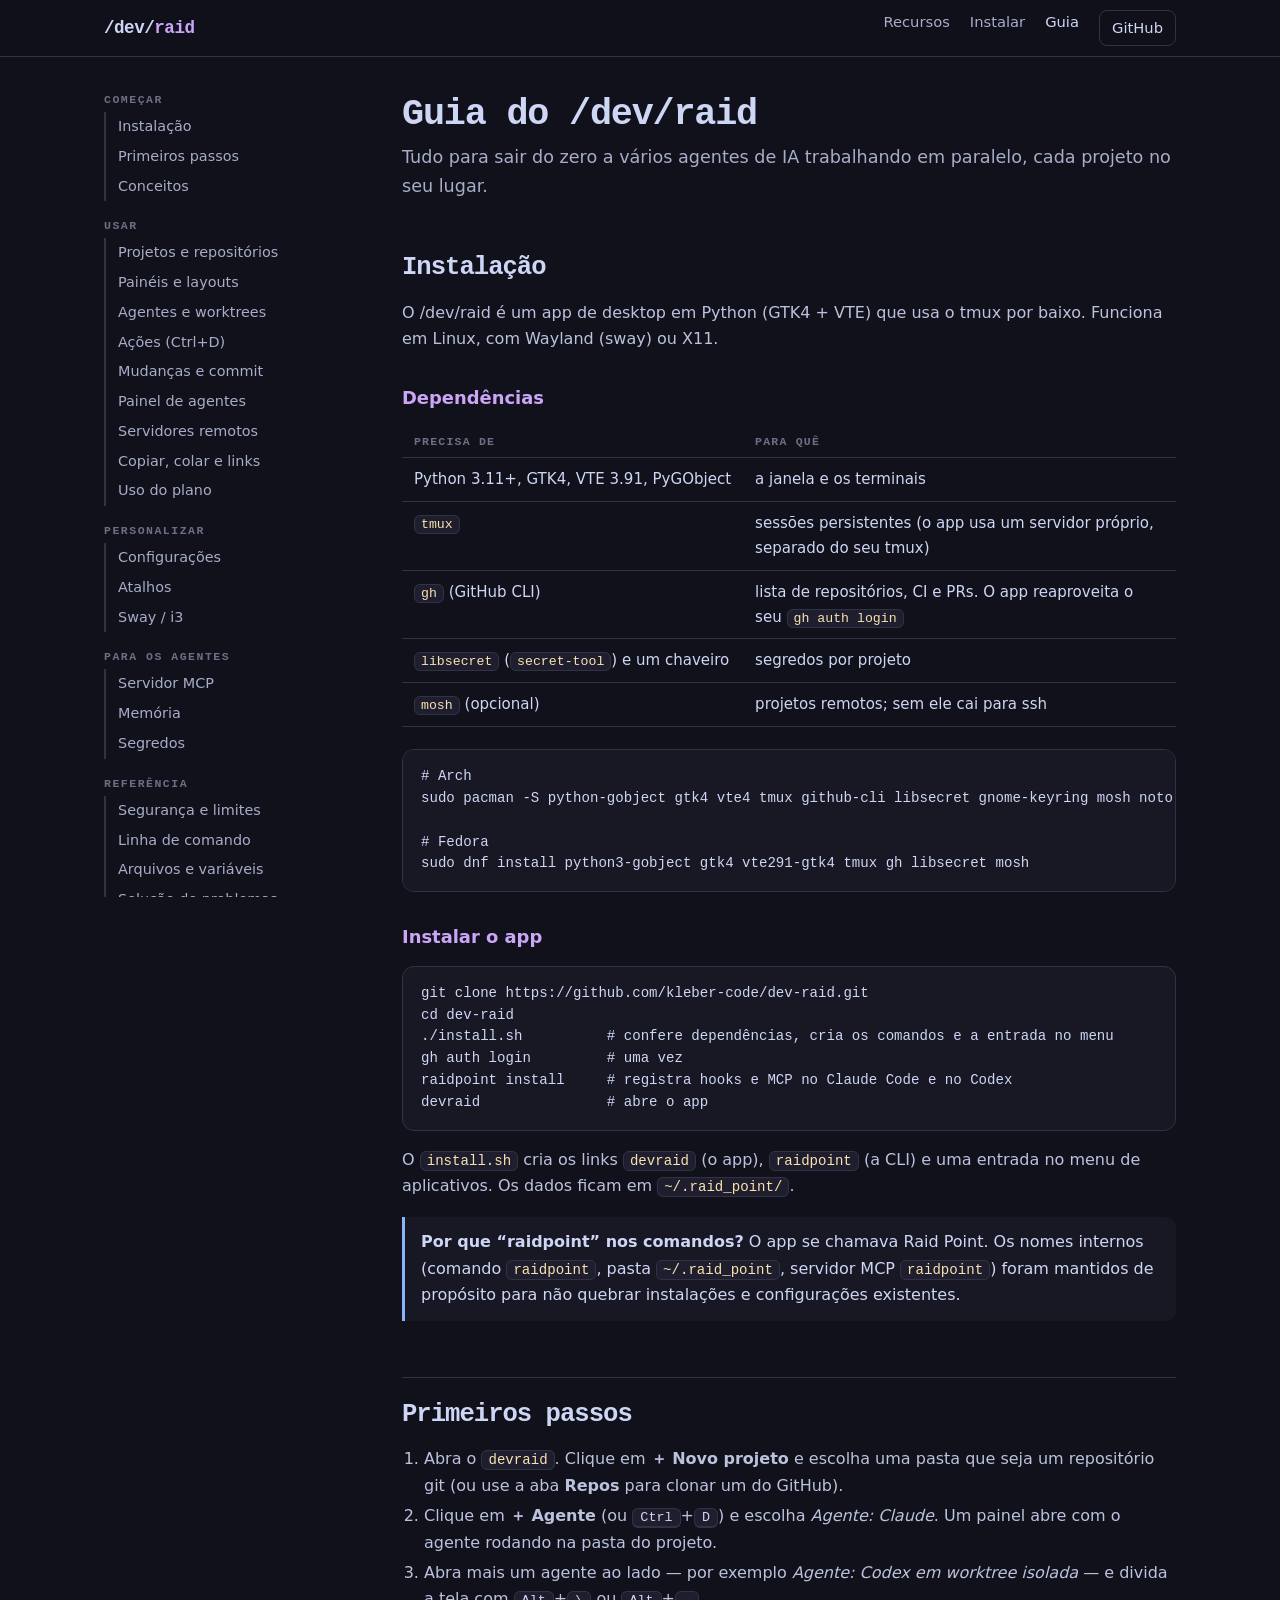
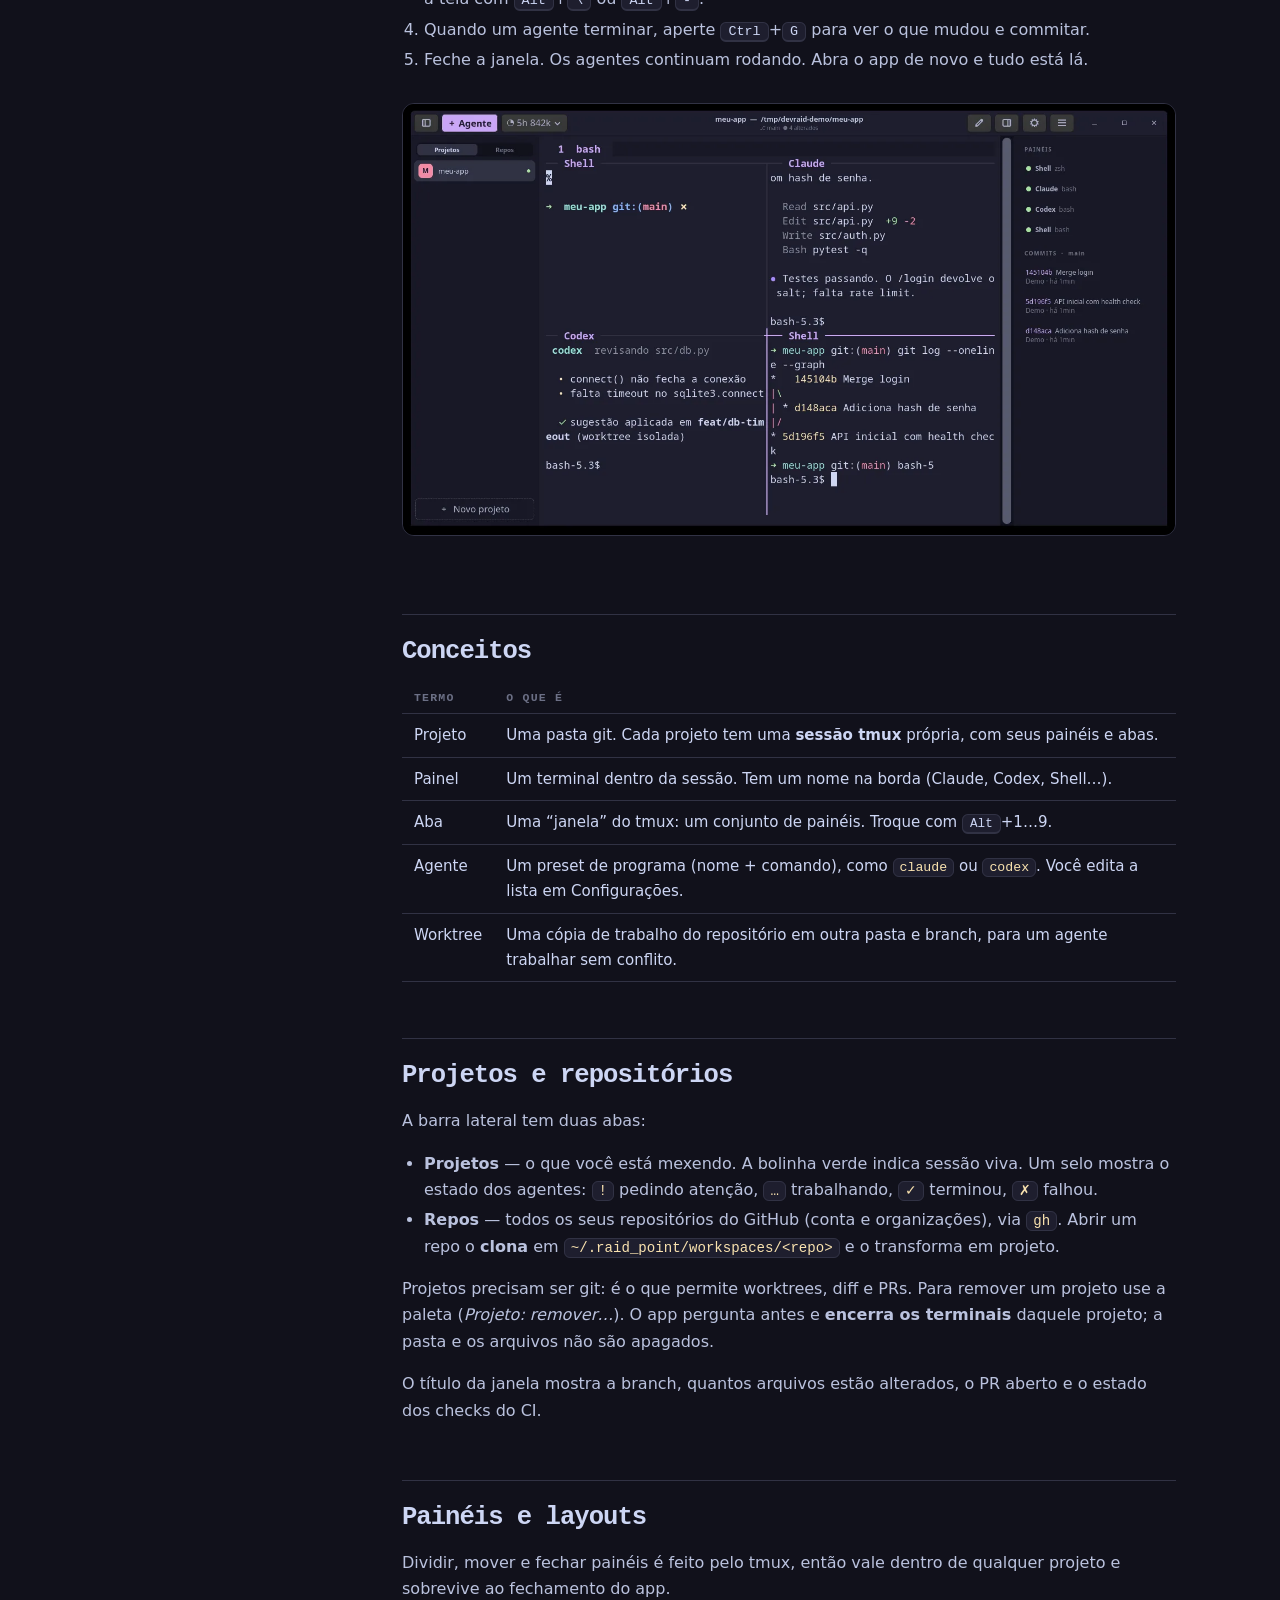
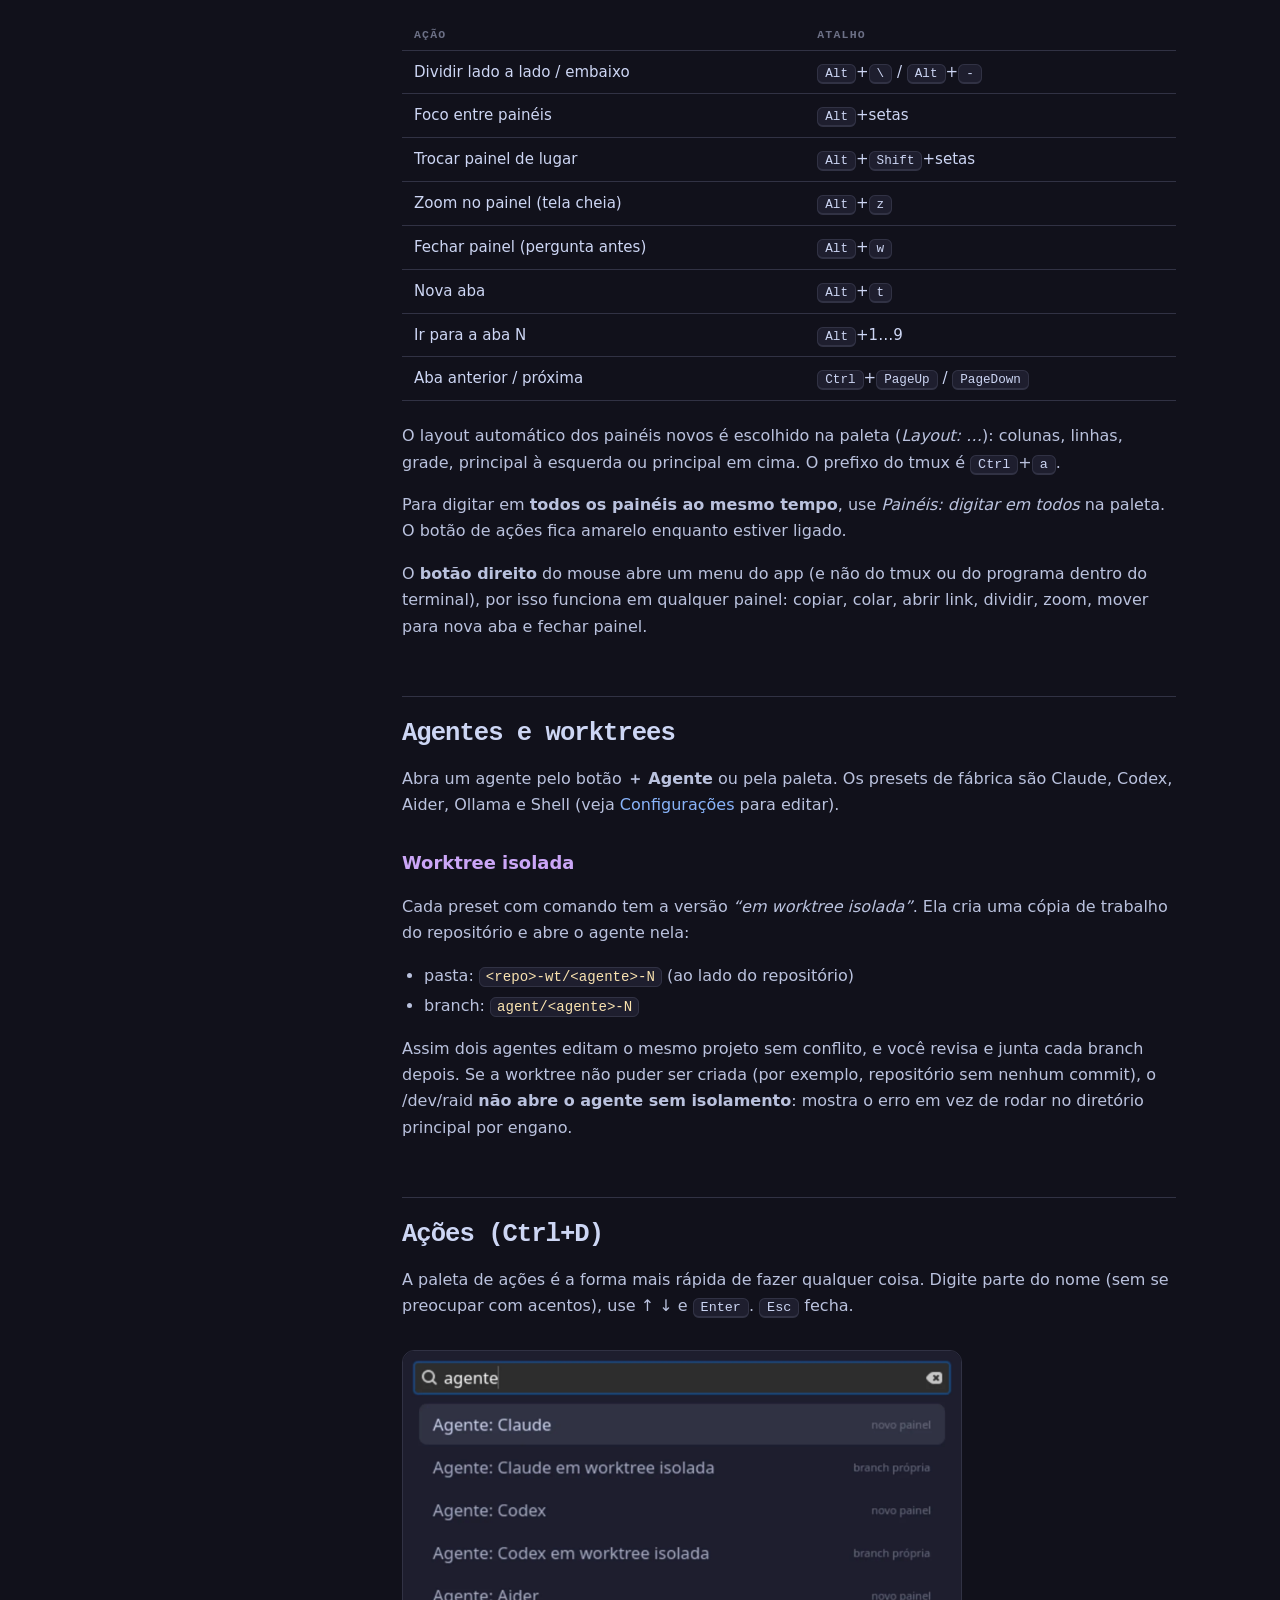
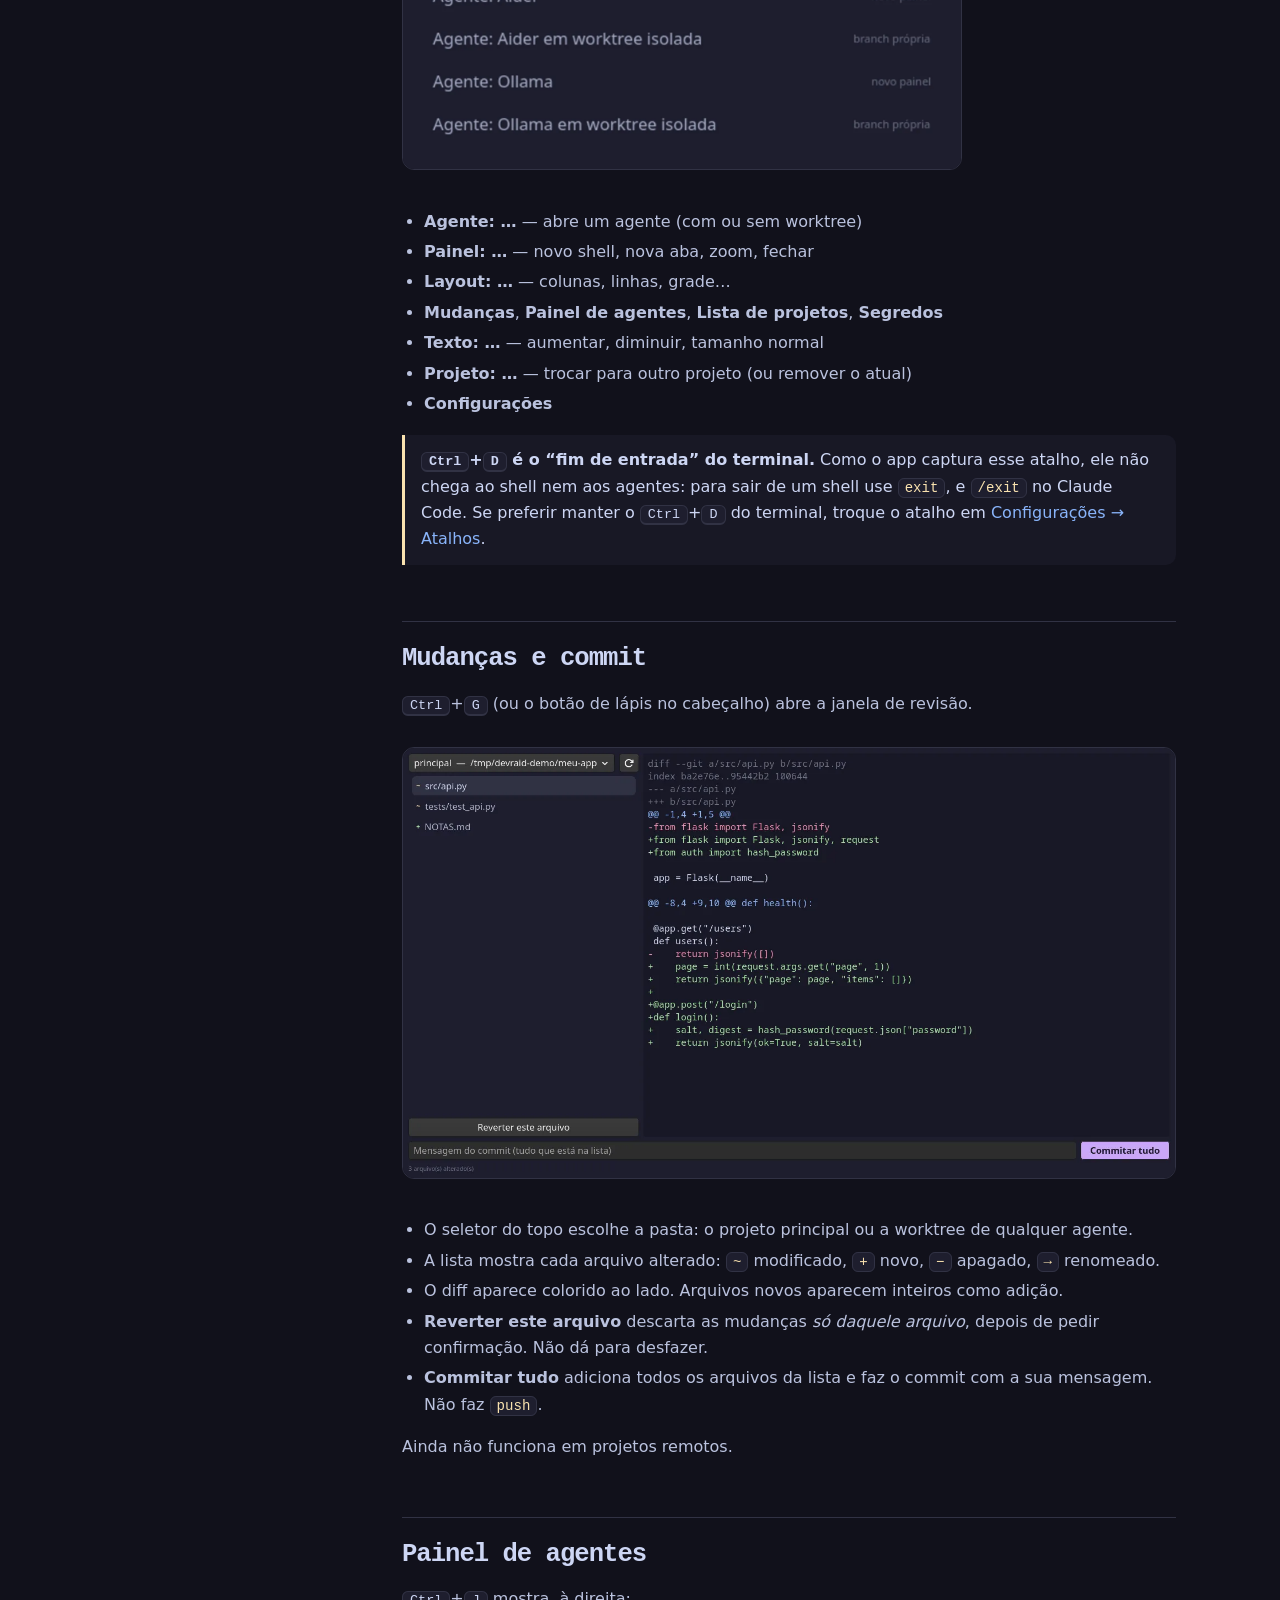
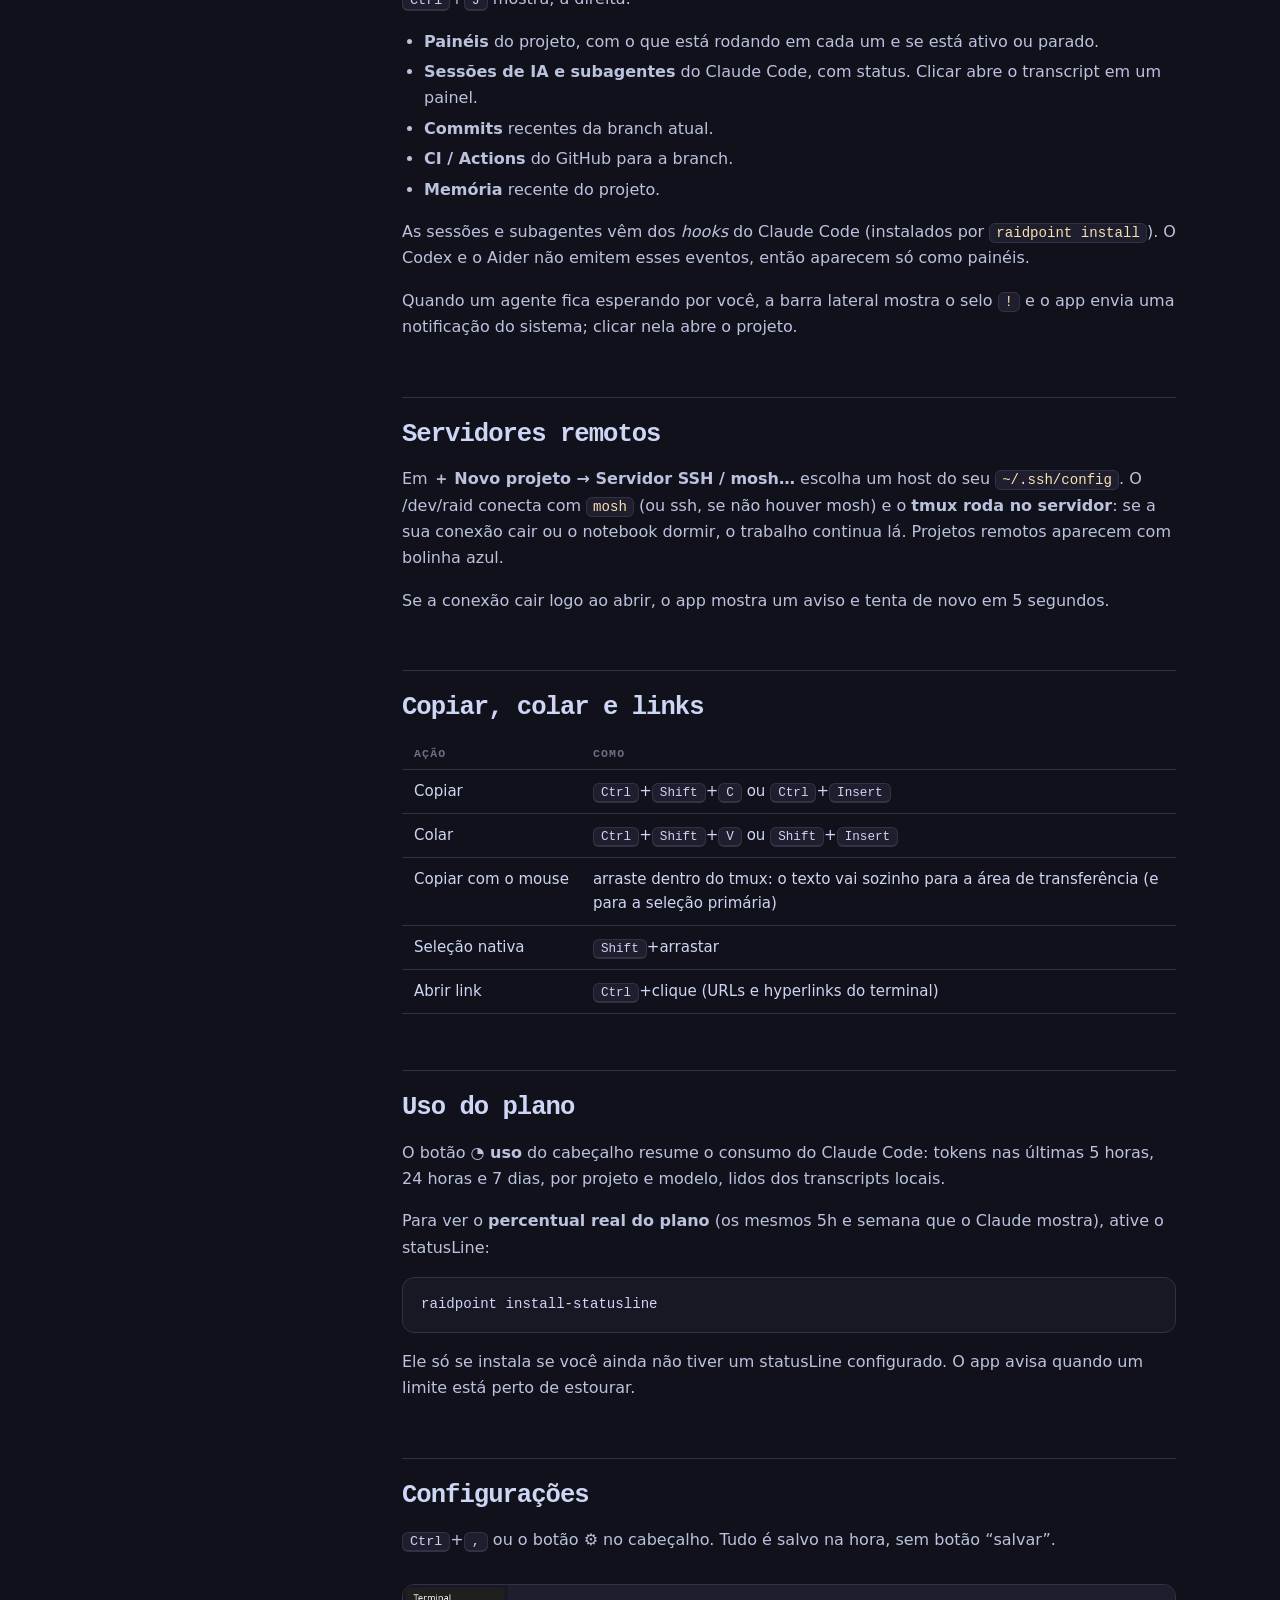
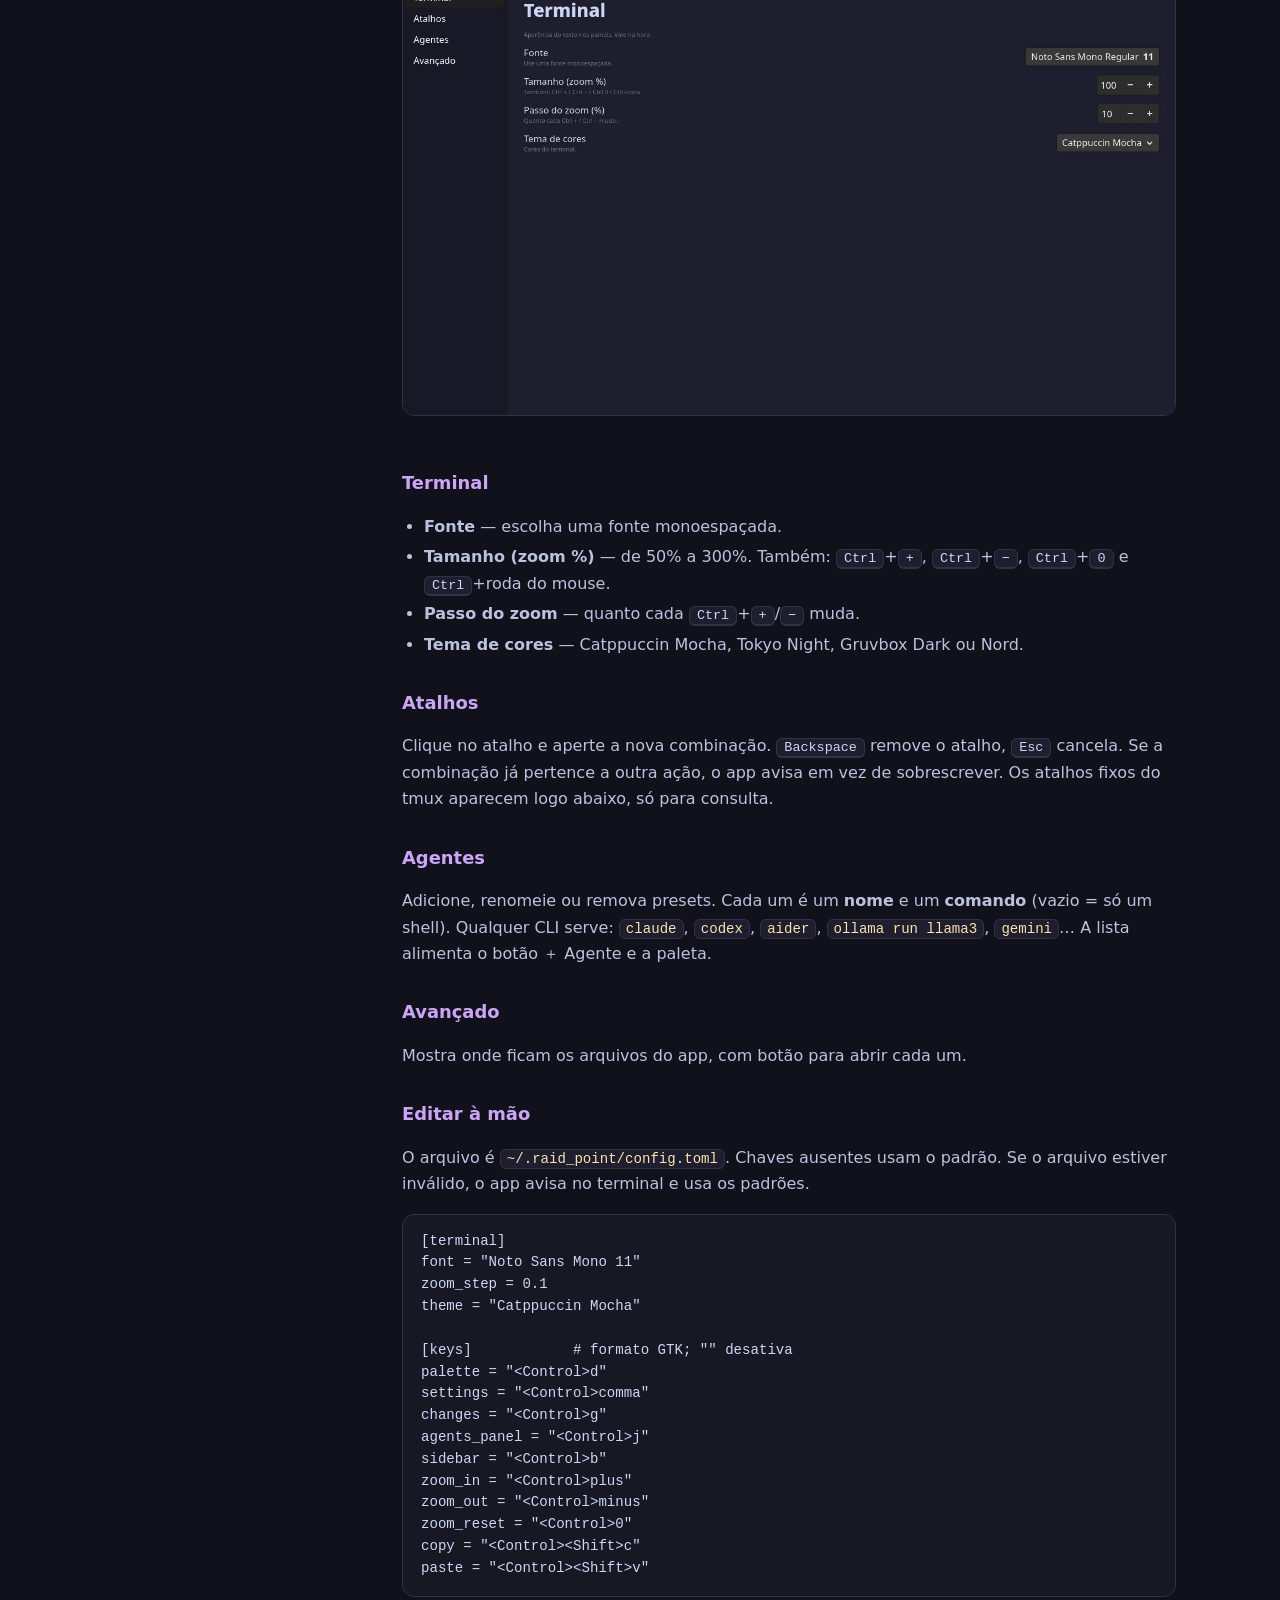
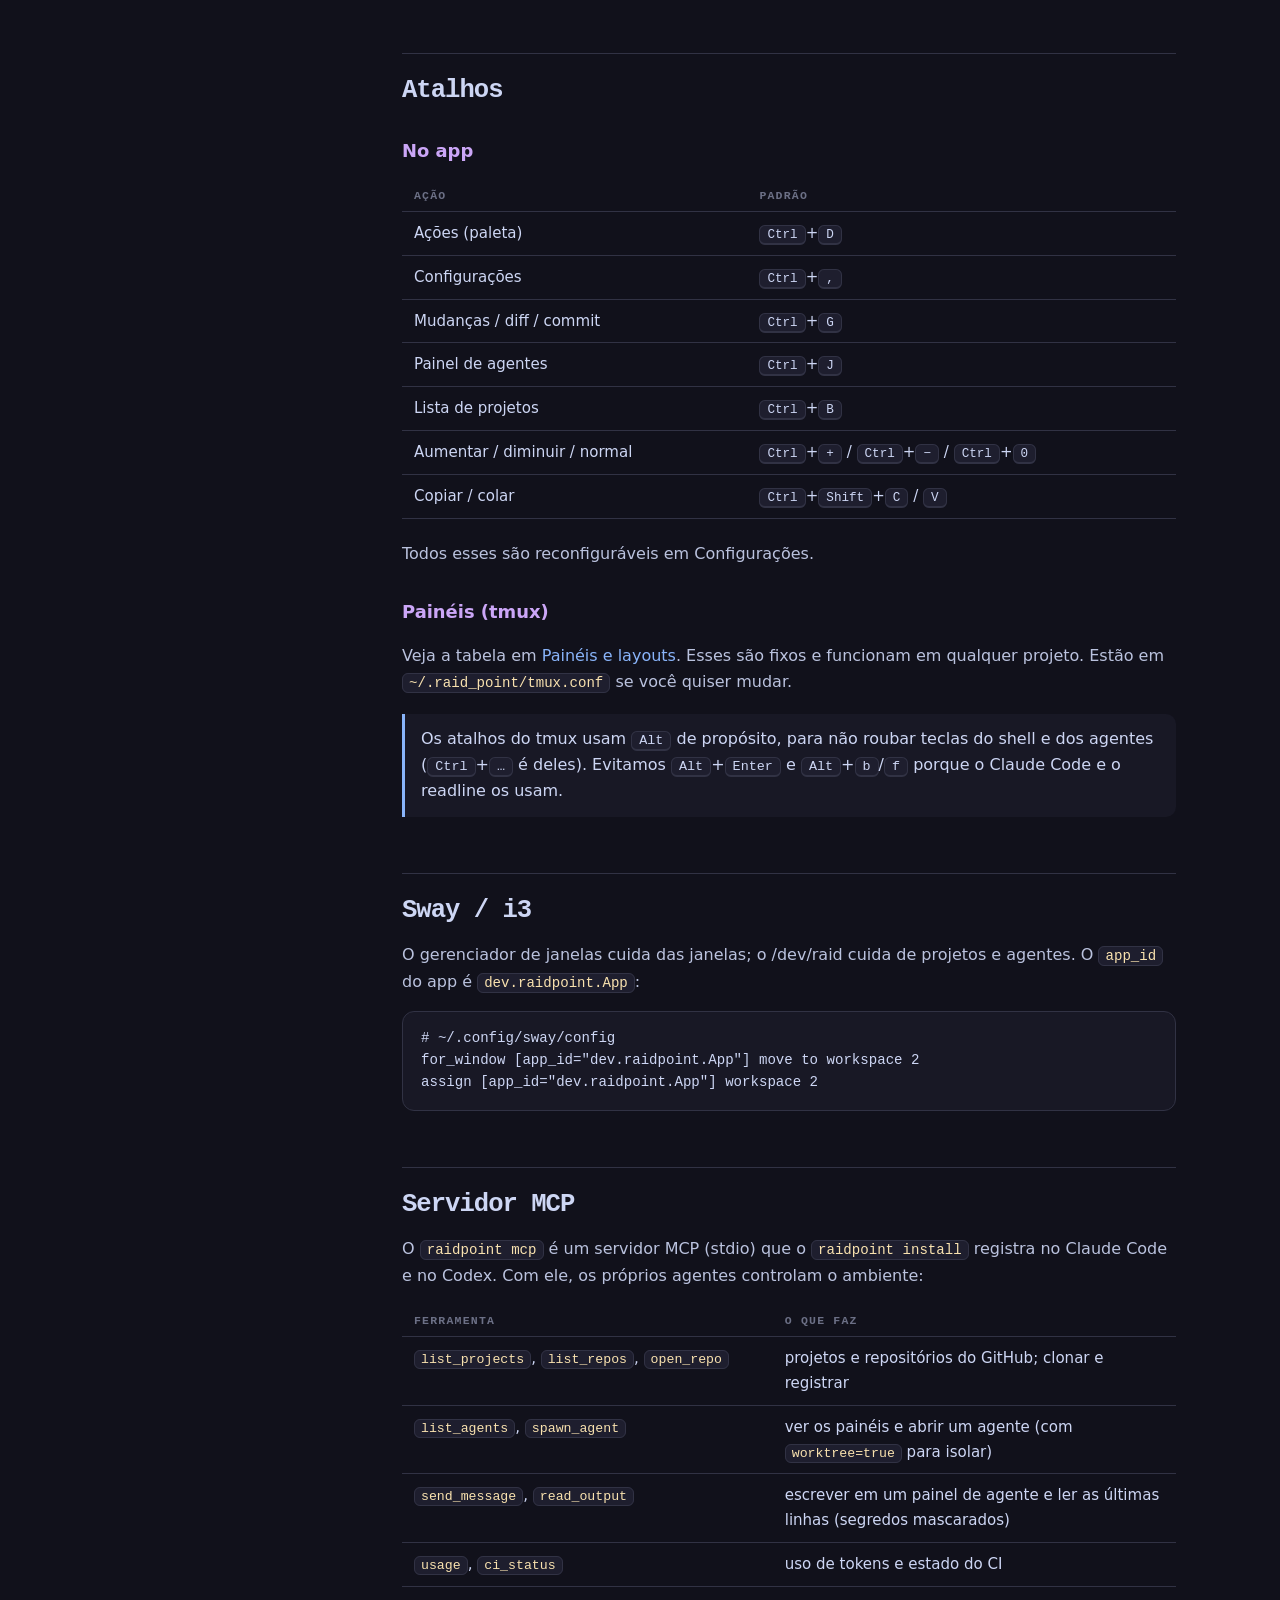
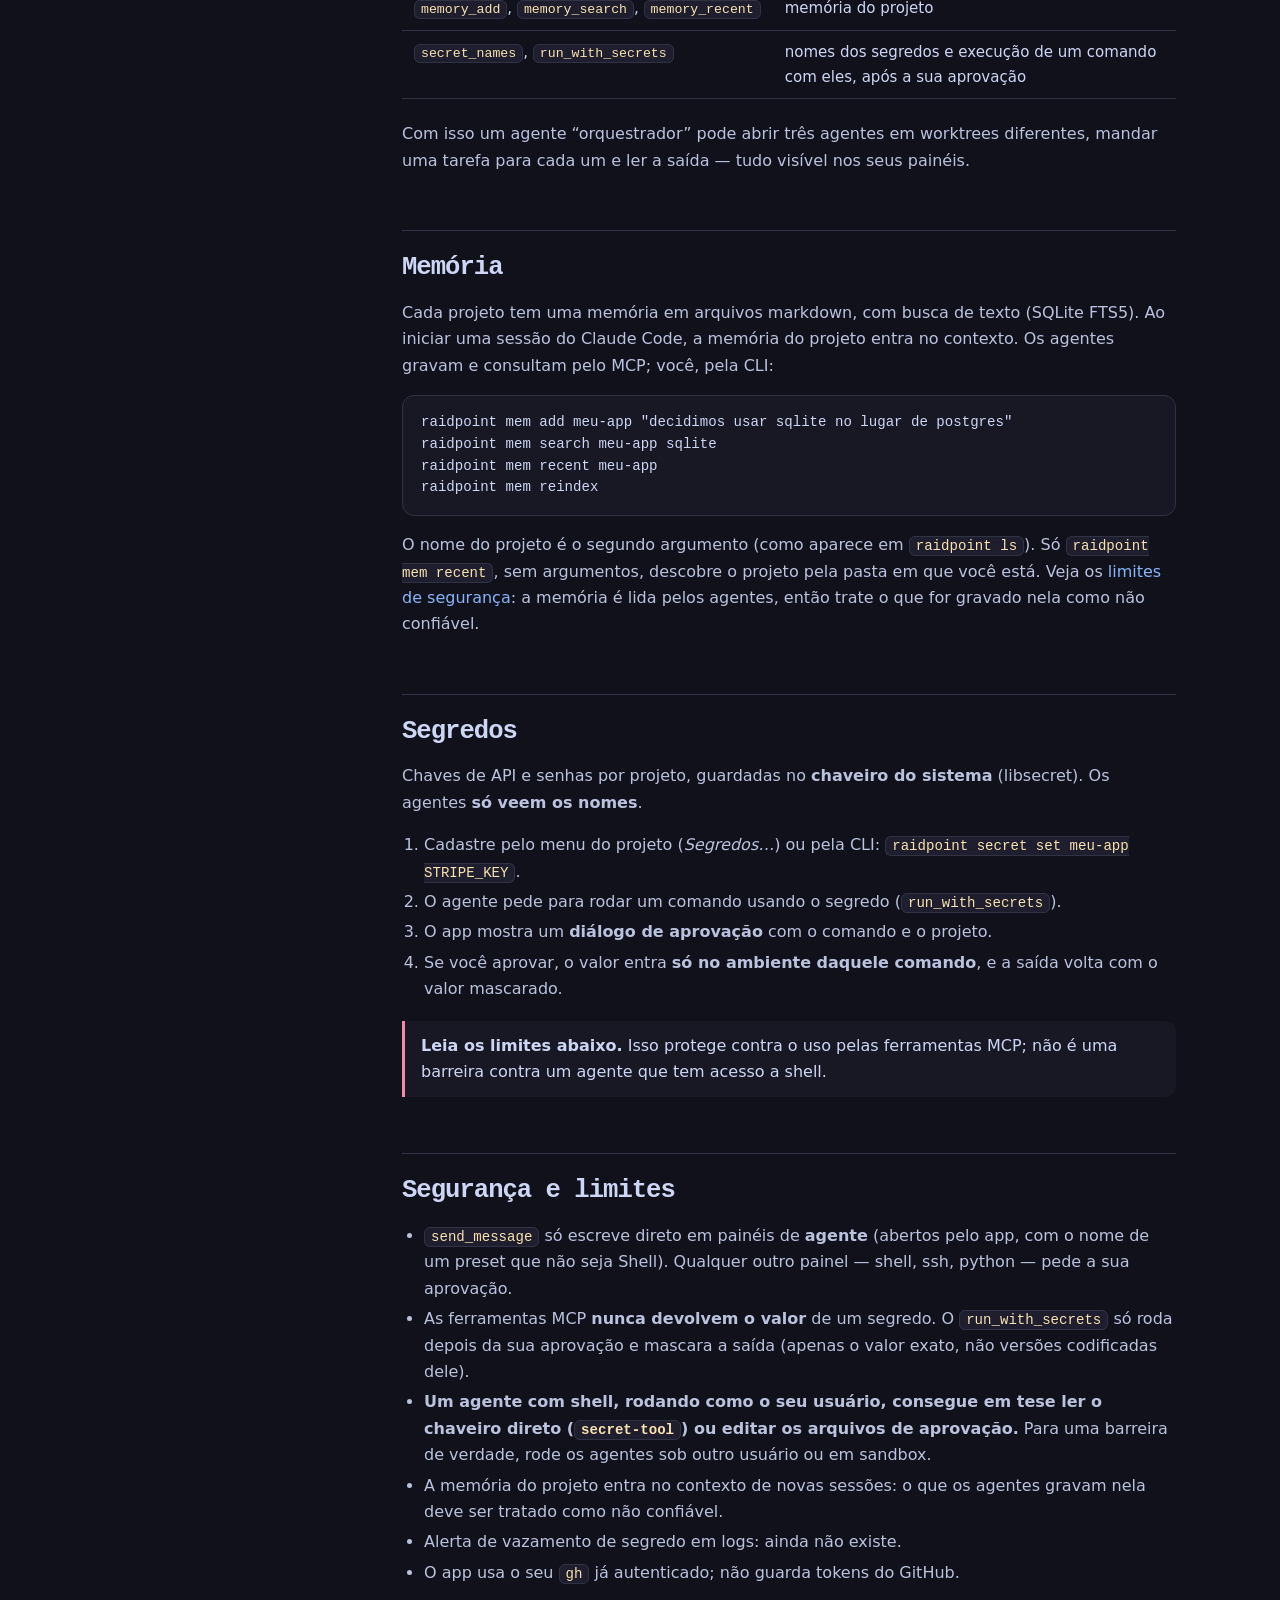
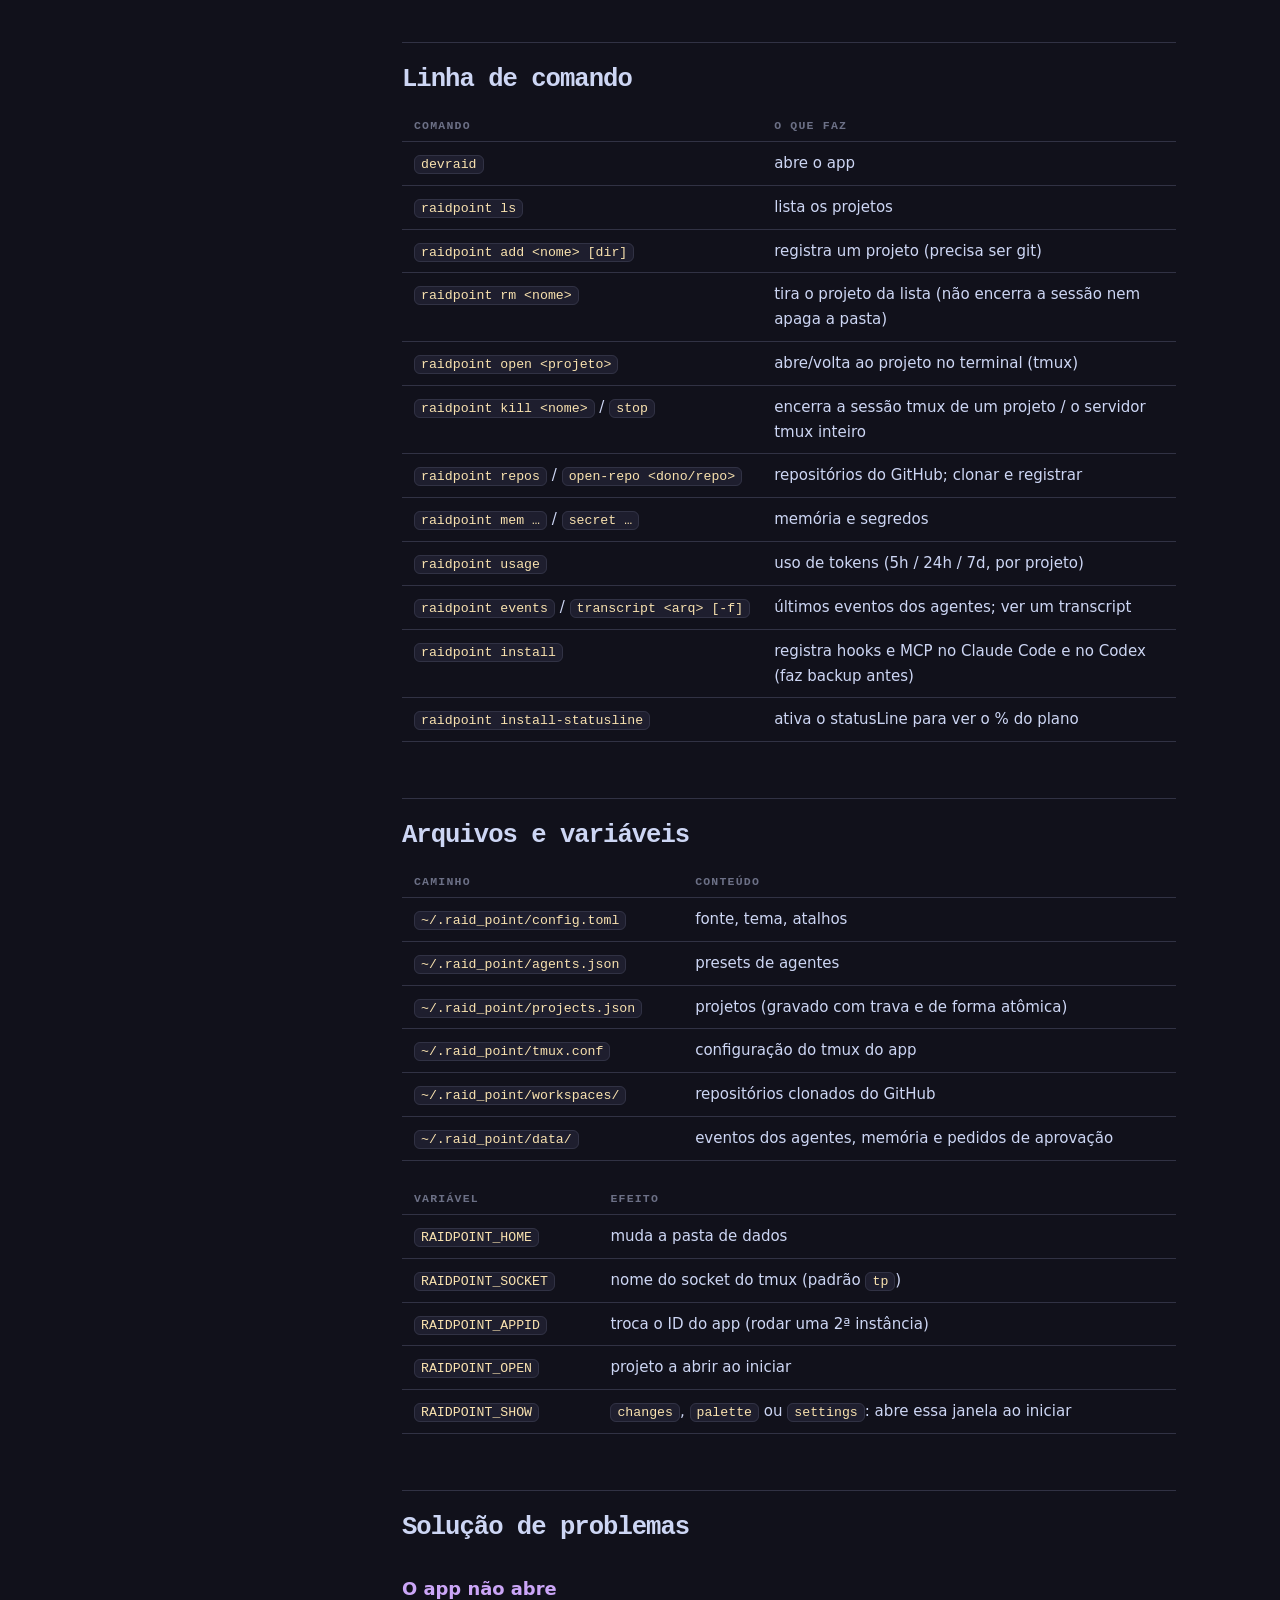
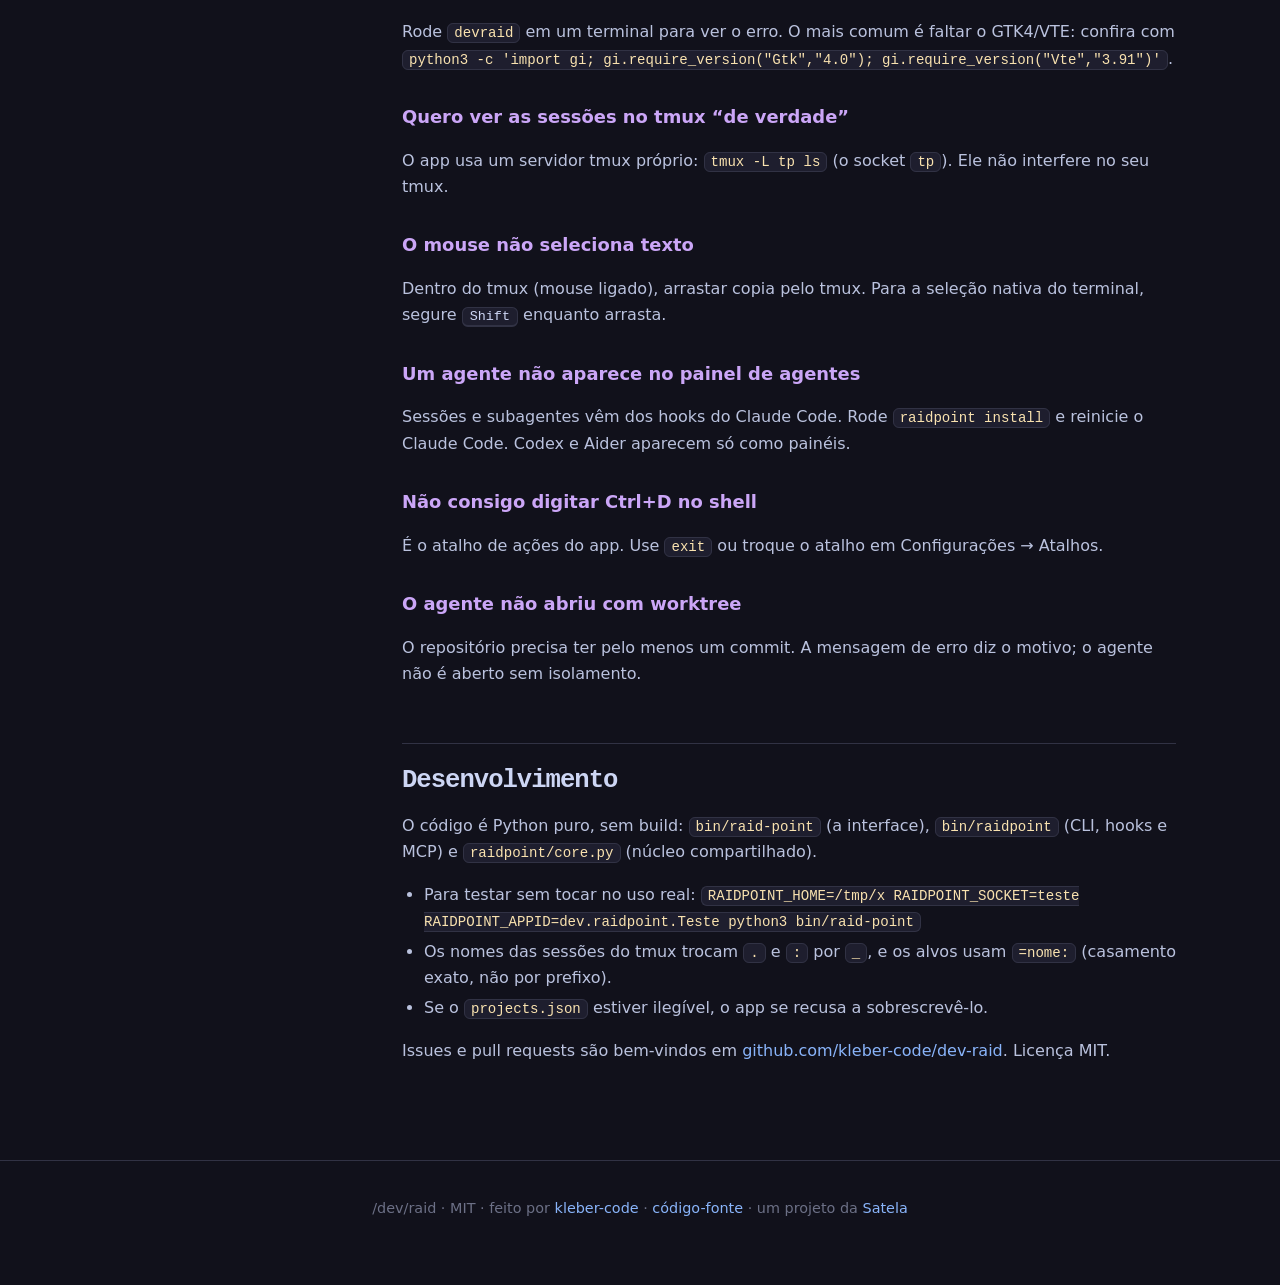
==== docs/guia.html @ b7a095bf "Documentação (GitHub Pages), licença MIT e marca /dev/raid - site estático em docs/: página inicial " ====
<!doctype html>
<html lang="pt-BR">
<head>
<meta charset="utf-8">
<meta name="viewport" content="width=device-width, initial-scale=1">
<title>Guia — /dev/raid</title>
<meta name="description" content="Guia completo do /dev/raid: instalação, projetos, agentes, worktrees, atalhos, configurações, MCP, memória, segredos e segurança.">
<meta name="theme-color" content="#11111b">
<link rel="icon" href="favicon.svg" type="image/svg+xml">
<link rel="stylesheet" href="style.css">
</head>
<body>
<header class="top"><div class="shell">
  <a class="brand" href="./">/dev/<b>raid</b></a>
  <nav>
    <a href="./#recursos">Recursos</a>
    <a href="./#instalar">Instalar</a>
    <a class="on" href="guia.html">Guia</a>
    <a class="gh" href="https://github.com/kleber-code/dev-raid">GitHub</a>
  </nav>
</div></header>

<div class="shell doc">
<aside class="toc">
  <h4>Começar</h4>
  <a href="#instalacao">Instalação</a>
  <a href="#primeiros-passos">Primeiros passos</a>
  <a href="#conceitos">Conceitos</a>
  <h4>Usar</h4>
  <a href="#projetos">Projetos e repositórios</a>
  <a href="#paineis">Painéis e layouts</a>
  <a href="#agentes">Agentes e worktrees</a>
  <a href="#acoes">Ações (Ctrl+D)</a>
  <a href="#mudancas">Mudanças e commit</a>
  <a href="#painel-agentes">Painel de agentes</a>
  <a href="#remoto">Servidores remotos</a>
  <a href="#copiar-links">Copiar, colar e links</a>
  <a href="#uso">Uso do plano</a>
  <h4>Personalizar</h4>
  <a href="#configuracoes">Configurações</a>
  <a href="#atalhos">Atalhos</a>
  <a href="#sway">Sway / i3</a>
  <h4>Para os agentes</h4>
  <a href="#mcp">Servidor MCP</a>
  <a href="#memoria">Memória</a>
  <a href="#segredos">Segredos</a>
  <h4>Referência</h4>
  <a href="#seguranca">Segurança e limites</a>
  <a href="#cli">Linha de comando</a>
  <a href="#arquivos">Arquivos e variáveis</a>
  <a href="#problemas">Solução de problemas</a>
  <a href="#desenvolvimento">Desenvolvimento</a>
</aside>

<article>
<h1>Guia do /dev/raid</h1>
<p class="lede">Tudo para sair do zero a vários agentes de IA trabalhando em paralelo, cada projeto no seu lugar.</p>

<h2 id="instalacao">Instalação</h2>
<p>O /dev/raid é um app de desktop em Python (GTK4 + VTE) que usa o tmux por baixo. Funciona em Linux, com Wayland (sway) ou X11.</p>
<h3>Dependências</h3>
<table>
<tr><th>Precisa de</th><th>Para quê</th></tr>
<tr><td>Python 3.11+, GTK4, VTE 3.91, PyGObject</td><td>a janela e os terminais</td></tr>
<tr><td><code>tmux</code></td><td>sessões persistentes (o app usa um servidor próprio, separado do seu tmux)</td></tr>
<tr><td><code>gh</code> (GitHub CLI)</td><td>lista de repositórios, CI e PRs. O app reaproveita o seu <code>gh auth login</code></td></tr>
<tr><td><code>libsecret</code> (<code>secret-tool</code>) e um chaveiro</td><td>segredos por projeto</td></tr>
<tr><td><code>mosh</code> (opcional)</td><td>projetos remotos; sem ele cai para ssh</td></tr>
</table>
<pre><code># Arch
sudo pacman -S python-gobject gtk4 vte4 tmux github-cli libsecret gnome-keyring mosh noto-fonts

# Fedora
sudo dnf install python3-gobject gtk4 vte291-gtk4 tmux gh libsecret mosh</code></pre>
<h3>Instalar o app</h3>
<pre><code>git clone https://github.com/kleber-code/dev-raid.git
cd dev-raid
./install.sh          # confere dependências, cria os comandos e a entrada no menu
gh auth login         # uma vez
raidpoint install     # registra hooks e MCP no Claude Code e no Codex
devraid               # abre o app</code></pre>
<p>O <code>install.sh</code> cria os links <code>devraid</code> (o app), <code>raidpoint</code> (a CLI) e uma entrada no menu de aplicativos. Os dados ficam em <code>~/.raid_point/</code>.</p>
<div class="note"><p><strong>Por que “raidpoint” nos comandos?</strong> O app se chamava Raid Point. Os nomes internos (comando <code>raidpoint</code>, pasta <code>~/.raid_point</code>, servidor MCP <code>raidpoint</code>) foram mantidos de propósito para não quebrar instalações e configurações existentes.</p></div>

<h2 id="primeiros-passos">Primeiros passos</h2>
<ol>
<li>Abra o <code>devraid</code>. Clique em <strong>＋ Novo projeto</strong> e escolha uma pasta que seja um repositório git (ou use a aba <strong>Repos</strong> para clonar um do GitHub).</li>
<li>Clique em <strong>＋ Agente</strong> (ou <kbd>Ctrl</kbd>+<kbd>D</kbd>) e escolha <em>Agente: Claude</em>. Um painel abre com o agente rodando na pasta do projeto.</li>
<li>Abra mais um agente ao lado — por exemplo <em>Agente: Codex em worktree isolada</em> — e divida a tela com <kbd>Alt</kbd>+<kbd>\</kbd> ou <kbd>Alt</kbd>+<kbd>-</kbd>.</li>
<li>Quando um agente terminar, aperte <kbd>Ctrl</kbd>+<kbd>G</kbd> para ver o que mudou e commitar.</li>
<li>Feche a janela. Os agentes continuam rodando. Abra o app de novo e tudo está lá.</li>
</ol>
<img src="img/main.webp" width="1400" height="780" alt="Janela principal com quatro painéis e o painel de agentes">

<h2 id="conceitos">Conceitos</h2>
<table>
<tr><th>Termo</th><th>O que é</th></tr>
<tr><td>Projeto</td><td>Uma pasta git. Cada projeto tem uma <strong>sessão tmux</strong> própria, com seus painéis e abas.</td></tr>
<tr><td>Painel</td><td>Um terminal dentro da sessão. Tem um nome na borda (Claude, Codex, Shell…).</td></tr>
<tr><td>Aba</td><td>Uma “janela” do tmux: um conjunto de painéis. Troque com <kbd>Alt</kbd>+1…9.</td></tr>
<tr><td>Agente</td><td>Um preset de programa (nome + comando), como <code>claude</code> ou <code>codex</code>. Você edita a lista em Configurações.</td></tr>
<tr><td>Worktree</td><td>Uma cópia de trabalho do repositório em outra pasta e branch, para um agente trabalhar sem conflito.</td></tr>
</table>

<h2 id="projetos">Projetos e repositórios</h2>
<p>A barra lateral tem duas abas:</p>
<ul>
<li><strong>Projetos</strong> — o que você está mexendo. A bolinha verde indica sessão viva. Um selo mostra o estado dos agentes: <code>!</code> pedindo atenção, <code>…</code> trabalhando, <code>✓</code> terminou, <code>✗</code> falhou.</li>
<li><strong>Repos</strong> — todos os seus repositórios do GitHub (conta e organizações), via <code>gh</code>. Abrir um repo o <strong>clona</strong> em <code>~/.raid_point/workspaces/&lt;repo&gt;</code> e o transforma em projeto.</li>
</ul>
<p>Projetos precisam ser git: é o que permite worktrees, diff e PRs. Para remover um projeto use a paleta (<em>Projeto: remover…</em>). O app pergunta antes e <strong>encerra os terminais</strong> daquele projeto; a pasta e os arquivos não são apagados.</p>
<p>O título da janela mostra a branch, quantos arquivos estão alterados, o PR aberto e o estado dos checks do CI.</p>

<h2 id="paineis">Painéis e layouts</h2>
<p>Dividir, mover e fechar painéis é feito pelo tmux, então vale dentro de qualquer projeto e sobrevive ao fechamento do app.</p>
<table>
<tr><th>Ação</th><th>Atalho</th></tr>
<tr><td>Dividir lado a lado / embaixo</td><td><kbd>Alt</kbd>+<kbd>\</kbd> / <kbd>Alt</kbd>+<kbd>-</kbd></td></tr>
<tr><td>Foco entre painéis</td><td><kbd>Alt</kbd>+setas</td></tr>
<tr><td>Trocar painel de lugar</td><td><kbd>Alt</kbd>+<kbd>Shift</kbd>+setas</td></tr>
<tr><td>Zoom no painel (tela cheia)</td><td><kbd>Alt</kbd>+<kbd>z</kbd></td></tr>
<tr><td>Fechar painel (pergunta antes)</td><td><kbd>Alt</kbd>+<kbd>w</kbd></td></tr>
<tr><td>Nova aba</td><td><kbd>Alt</kbd>+<kbd>t</kbd></td></tr>
<tr><td>Ir para a aba N</td><td><kbd>Alt</kbd>+1…9</td></tr>
<tr><td>Aba anterior / próxima</td><td><kbd>Ctrl</kbd>+<kbd>PageUp</kbd> / <kbd>PageDown</kbd></td></tr>
</table>
<p>O layout automático dos painéis novos é escolhido na paleta (<em>Layout: …</em>): colunas, linhas, grade, principal à esquerda ou principal em cima. O prefixo do tmux é <kbd>Ctrl</kbd>+<kbd>a</kbd>.</p>
<p>Para digitar em <strong>todos os painéis ao mesmo tempo</strong>, use <em>Painéis: digitar em todos</em> na paleta. O botão de ações fica amarelo enquanto estiver ligado.</p>
<p>O <strong>botão direito</strong> do mouse abre um menu do app (e não do tmux ou do programa dentro do terminal), por isso funciona em qualquer painel: copiar, colar, abrir link, dividir, zoom, mover para nova aba e fechar painel.</p>

<h2 id="agentes">Agentes e worktrees</h2>
<p>Abra um agente pelo botão <strong>＋ Agente</strong> ou pela paleta. Os presets de fábrica são Claude, Codex, Aider, Ollama e Shell (veja <a href="#configuracoes">Configurações</a> para editar).</p>
<h3>Worktree isolada</h3>
<p>Cada preset com comando tem a versão <em>“em worktree isolada”</em>. Ela cria uma cópia de trabalho do repositório e abre o agente nela:</p>
<ul>
<li>pasta: <code>&lt;repo&gt;-wt/&lt;agente&gt;-N</code> (ao lado do repositório)</li>
<li>branch: <code>agent/&lt;agente&gt;-N</code></li>
</ul>
<p>Assim dois agentes editam o mesmo projeto sem conflito, e você revisa e junta cada branch depois. Se a worktree não puder ser criada (por exemplo, repositório sem nenhum commit), o /dev/raid <strong>não abre o agente sem isolamento</strong>: mostra o erro em vez de rodar no diretório principal por engano.</p>

<h2 id="acoes">Ações (Ctrl+D)</h2>
<p>A paleta de ações é a forma mais rápida de fazer qualquer coisa. Digite parte do nome (sem se preocupar com acentos), use ↑ ↓ e <kbd>Enter</kbd>. <kbd>Esc</kbd> fecha.</p>
<img src="img/palette.webp" width="560" height="420" loading="lazy" alt="Paleta de ações filtrada por agente">
<ul>
<li><strong>Agente: …</strong> — abre um agente (com ou sem worktree)</li>
<li><strong>Painel: …</strong> — novo shell, nova aba, zoom, fechar</li>
<li><strong>Layout: …</strong> — colunas, linhas, grade…</li>
<li><strong>Mudanças</strong>, <strong>Painel de agentes</strong>, <strong>Lista de projetos</strong>, <strong>Segredos</strong></li>
<li><strong>Texto: …</strong> — aumentar, diminuir, tamanho normal</li>
<li><strong>Projeto: …</strong> — trocar para outro projeto (ou remover o atual)</li>
<li><strong>Configurações</strong></li>
</ul>
<div class="note warn"><p><strong><kbd>Ctrl</kbd>+<kbd>D</kbd> é o “fim de entrada” do terminal.</strong> Como o app captura esse atalho, ele não chega ao shell nem aos agentes: para sair de um shell use <code>exit</code>, e <code>/exit</code> no Claude Code. Se preferir manter o <kbd>Ctrl</kbd>+<kbd>D</kbd> do terminal, troque o atalho em <a href="#configuracoes">Configurações → Atalhos</a>.</p></div>

<h2 id="mudancas">Mudanças e commit</h2>
<p><kbd>Ctrl</kbd>+<kbd>G</kbd> (ou o botão de lápis no cabeçalho) abre a janela de revisão.</p>
<img src="img/changes.webp" width="1400" height="780" loading="lazy" alt="Janela de Mudanças com o diff de src/api.py">
<ul>
<li>O seletor do topo escolhe a pasta: o projeto principal ou a worktree de qualquer agente.</li>
<li>A lista mostra cada arquivo alterado: <code>~</code> modificado, <code>+</code> novo, <code>−</code> apagado, <code>→</code> renomeado.</li>
<li>O diff aparece colorido ao lado. Arquivos novos aparecem inteiros como adição.</li>
<li><strong>Reverter este arquivo</strong> descarta as mudanças <em>só daquele arquivo</em>, depois de pedir confirmação. Não dá para desfazer.</li>
<li><strong>Commitar tudo</strong> adiciona todos os arquivos da lista e faz o commit com a sua mensagem. Não faz <code>push</code>.</li>
</ul>
<p>Ainda não funciona em projetos remotos.</p>

<h2 id="painel-agentes">Painel de agentes</h2>
<p><kbd>Ctrl</kbd>+<kbd>J</kbd> mostra, à direita:</p>
<ul>
<li><strong>Painéis</strong> do projeto, com o que está rodando em cada um e se está ativo ou parado.</li>
<li><strong>Sessões de IA e subagentes</strong> do Claude Code, com status. Clicar abre o transcript em um painel.</li>
<li><strong>Commits</strong> recentes da branch atual.</li>
<li><strong>CI / Actions</strong> do GitHub para a branch.</li>
<li><strong>Memória</strong> recente do projeto.</li>
</ul>
<p>As sessões e subagentes vêm dos <em>hooks</em> do Claude Code (instalados por <code>raidpoint install</code>). O Codex e o Aider não emitem esses eventos, então aparecem só como painéis.</p>
<p>Quando um agente fica esperando por você, a barra lateral mostra o selo <code>!</code> e o app envia uma notificação do sistema; clicar nela abre o projeto.</p>

<h2 id="remoto">Servidores remotos</h2>
<p>Em <strong>＋ Novo projeto → Servidor SSH / mosh…</strong> escolha um host do seu <code>~/.ssh/config</code>. O /dev/raid conecta com <code>mosh</code> (ou ssh, se não houver mosh) e o <strong>tmux roda no servidor</strong>: se a sua conexão cair ou o notebook dormir, o trabalho continua lá. Projetos remotos aparecem com bolinha azul.</p>
<p>Se a conexão cair logo ao abrir, o app mostra um aviso e tenta de novo em 5 segundos.</p>

<h2 id="copiar-links">Copiar, colar e links</h2>
<table>
<tr><th>Ação</th><th>Como</th></tr>
<tr><td>Copiar</td><td><kbd>Ctrl</kbd>+<kbd>Shift</kbd>+<kbd>C</kbd> ou <kbd>Ctrl</kbd>+<kbd>Insert</kbd></td></tr>
<tr><td>Colar</td><td><kbd>Ctrl</kbd>+<kbd>Shift</kbd>+<kbd>V</kbd> ou <kbd>Shift</kbd>+<kbd>Insert</kbd></td></tr>
<tr><td>Copiar com o mouse</td><td>arraste dentro do tmux: o texto vai sozinho para a área de transferência (e para a seleção primária)</td></tr>
<tr><td>Seleção nativa</td><td><kbd>Shift</kbd>+arrastar</td></tr>
<tr><td>Abrir link</td><td><kbd>Ctrl</kbd>+clique (URLs e hyperlinks do terminal)</td></tr>
</table>

<h2 id="uso">Uso do plano</h2>
<p>O botão <strong>◔ uso</strong> do cabeçalho resume o consumo do Claude Code: tokens nas últimas 5 horas, 24 horas e 7 dias, por projeto e modelo, lidos dos transcripts locais.</p>
<p>Para ver o <strong>percentual real do plano</strong> (os mesmos 5h e semana que o Claude mostra), ative o statusLine:</p>
<pre><code>raidpoint install-statusline</code></pre>
<p>Ele só se instala se você ainda não tiver um statusLine configurado. O app avisa quando um limite está perto de estourar.</p>

<h2 id="configuracoes">Configurações</h2>
<p><kbd>Ctrl</kbd>+<kbd>,</kbd> ou o botão ⚙ no cabeçalho. Tudo é salvo na hora, sem botão “salvar”.</p>
<img src="img/settings.webp" width="900" height="600" loading="lazy" alt="Painel de configurações, página Terminal">
<h3>Terminal</h3>
<ul>
<li><strong>Fonte</strong> — escolha uma fonte monoespaçada.</li>
<li><strong>Tamanho (zoom %)</strong> — de 50% a 300%. Também: <kbd>Ctrl</kbd>+<kbd>+</kbd>, <kbd>Ctrl</kbd>+<kbd>−</kbd>, <kbd>Ctrl</kbd>+<kbd>0</kbd> e <kbd>Ctrl</kbd>+roda do mouse.</li>
<li><strong>Passo do zoom</strong> — quanto cada <kbd>Ctrl</kbd>+<kbd>+</kbd>/<kbd>−</kbd> muda.</li>
<li><strong>Tema de cores</strong> — Catppuccin Mocha, Tokyo Night, Gruvbox Dark ou Nord.</li>
</ul>
<h3>Atalhos</h3>
<p>Clique no atalho e aperte a nova combinação. <kbd>Backspace</kbd> remove o atalho, <kbd>Esc</kbd> cancela. Se a combinação já pertence a outra ação, o app avisa em vez de sobrescrever. Os atalhos fixos do tmux aparecem logo abaixo, só para consulta.</p>
<h3>Agentes</h3>
<p>Adicione, renomeie ou remova presets. Cada um é um <strong>nome</strong> e um <strong>comando</strong> (vazio = só um shell). Qualquer CLI serve: <code>claude</code>, <code>codex</code>, <code>aider</code>, <code>ollama run llama3</code>, <code>gemini</code>… A lista alimenta o botão ＋ Agente e a paleta.</p>
<h3>Avançado</h3>
<p>Mostra onde ficam os arquivos do app, com botão para abrir cada um.</p>
<h3>Editar à mão</h3>
<p>O arquivo é <code>~/.raid_point/config.toml</code>. Chaves ausentes usam o padrão. Se o arquivo estiver inválido, o app avisa no terminal e usa os padrões.</p>
<pre><code>[terminal]
font = "Noto Sans Mono 11"
zoom_step = 0.1
theme = "Catppuccin Mocha"

[keys]            # formato GTK; "" desativa
palette = "&lt;Control&gt;d"
settings = "&lt;Control&gt;comma"
changes = "&lt;Control&gt;g"
agents_panel = "&lt;Control&gt;j"
sidebar = "&lt;Control&gt;b"
zoom_in = "&lt;Control&gt;plus"
zoom_out = "&lt;Control&gt;minus"
zoom_reset = "&lt;Control&gt;0"
copy = "&lt;Control&gt;&lt;Shift&gt;c"
paste = "&lt;Control&gt;&lt;Shift&gt;v"</code></pre>

<h2 id="atalhos">Atalhos</h2>
<h3>No app</h3>
<table>
<tr><th>Ação</th><th>Padrão</th></tr>
<tr><td>Ações (paleta)</td><td><kbd>Ctrl</kbd>+<kbd>D</kbd></td></tr>
<tr><td>Configurações</td><td><kbd>Ctrl</kbd>+<kbd>,</kbd></td></tr>
<tr><td>Mudanças / diff / commit</td><td><kbd>Ctrl</kbd>+<kbd>G</kbd></td></tr>
<tr><td>Painel de agentes</td><td><kbd>Ctrl</kbd>+<kbd>J</kbd></td></tr>
<tr><td>Lista de projetos</td><td><kbd>Ctrl</kbd>+<kbd>B</kbd></td></tr>
<tr><td>Aumentar / diminuir / normal</td><td><kbd>Ctrl</kbd>+<kbd>+</kbd> / <kbd>Ctrl</kbd>+<kbd>−</kbd> / <kbd>Ctrl</kbd>+<kbd>0</kbd></td></tr>
<tr><td>Copiar / colar</td><td><kbd>Ctrl</kbd>+<kbd>Shift</kbd>+<kbd>C</kbd> / <kbd>V</kbd></td></tr>
</table>
<p>Todos esses são reconfiguráveis em Configurações.</p>
<h3>Painéis (tmux)</h3>
<p>Veja a tabela em <a href="#paineis">Painéis e layouts</a>. Esses são fixos e funcionam em qualquer projeto. Estão em <code>~/.raid_point/tmux.conf</code> se você quiser mudar.</p>
<div class="note"><p>Os atalhos do tmux usam <kbd>Alt</kbd> de propósito, para não roubar teclas do shell e dos agentes (<kbd>Ctrl</kbd>+<kbd>…</kbd> é deles). Evitamos <kbd>Alt</kbd>+<kbd>Enter</kbd> e <kbd>Alt</kbd>+<kbd>b</kbd>/<kbd>f</kbd> porque o Claude Code e o readline os usam.</p></div>

<h2 id="sway">Sway / i3</h2>
<p>O gerenciador de janelas cuida das janelas; o /dev/raid cuida de projetos e agentes. O <code>app_id</code> do app é <code>dev.raidpoint.App</code>:</p>
<pre><code># ~/.config/sway/config
for_window [app_id="dev.raidpoint.App"] move to workspace 2
assign [app_id="dev.raidpoint.App"] workspace 2</code></pre>

<h2 id="mcp">Servidor MCP</h2>
<p>O <code>raidpoint mcp</code> é um servidor MCP (stdio) que o <code>raidpoint install</code> registra no Claude Code e no Codex. Com ele, os próprios agentes controlam o ambiente:</p>
<table>
<tr><th>Ferramenta</th><th>O que faz</th></tr>
<tr><td><code>list_projects</code>, <code>list_repos</code>, <code>open_repo</code></td><td>projetos e repositórios do GitHub; clonar e registrar</td></tr>
<tr><td><code>list_agents</code>, <code>spawn_agent</code></td><td>ver os painéis e abrir um agente (com <code>worktree=true</code> para isolar)</td></tr>
<tr><td><code>send_message</code>, <code>read_output</code></td><td>escrever em um painel de agente e ler as últimas linhas (segredos mascarados)</td></tr>
<tr><td><code>usage</code>, <code>ci_status</code></td><td>uso de tokens e estado do CI</td></tr>
<tr><td><code>memory_add</code>, <code>memory_search</code>, <code>memory_recent</code></td><td>memória do projeto</td></tr>
<tr><td><code>secret_names</code>, <code>run_with_secrets</code></td><td>nomes dos segredos e execução de um comando com eles, após a sua aprovação</td></tr>
</table>
<p>Com isso um agente “orquestrador” pode abrir três agentes em worktrees diferentes, mandar uma tarefa para cada um e ler a saída — tudo visível nos seus painéis.</p>

<h2 id="memoria">Memória</h2>
<p>Cada projeto tem uma memória em arquivos markdown, com busca de texto (SQLite FTS5). Ao iniciar uma sessão do Claude Code, a memória do projeto entra no contexto. Os agentes gravam e consultam pelo MCP; você, pela CLI:</p>
<pre><code>raidpoint mem add meu-app "decidimos usar sqlite no lugar de postgres"
raidpoint mem search meu-app sqlite
raidpoint mem recent meu-app
raidpoint mem reindex</code></pre>
<p>O nome do projeto é o segundo argumento (como aparece em <code>raidpoint ls</code>). Só <code>raidpoint mem recent</code>, sem argumentos, descobre o projeto pela pasta em que você está. Veja os <a href="#seguranca">limites de segurança</a>: a memória é lida pelos agentes, então trate o que for gravado nela como não confiável.</p>

<h2 id="segredos">Segredos</h2>
<p>Chaves de API e senhas por projeto, guardadas no <strong>chaveiro do sistema</strong> (libsecret). Os agentes <strong>só veem os nomes</strong>.</p>
<ol>
<li>Cadastre pelo menu do projeto (<em>Segredos…</em>) ou pela CLI: <code>raidpoint secret set meu-app STRIPE_KEY</code>.</li>
<li>O agente pede para rodar um comando usando o segredo (<code>run_with_secrets</code>).</li>
<li>O app mostra um <strong>diálogo de aprovação</strong> com o comando e o projeto.</li>
<li>Se você aprovar, o valor entra <strong>só no ambiente daquele comando</strong>, e a saída volta com o valor mascarado.</li>
</ol>
<div class="note bad"><p><strong>Leia os limites abaixo.</strong> Isso protege contra o uso pelas ferramentas MCP; não é uma barreira contra um agente que tem acesso a shell.</p></div>

<h2 id="seguranca">Segurança e limites</h2>
<ul>
<li><code>send_message</code> só escreve direto em painéis de <strong>agente</strong> (abertos pelo app, com o nome de um preset que não seja Shell). Qualquer outro painel — shell, ssh, python — pede a sua aprovação.</li>
<li>As ferramentas MCP <strong>nunca devolvem o valor</strong> de um segredo. O <code>run_with_secrets</code> só roda depois da sua aprovação e mascara a saída (apenas o valor exato, não versões codificadas dele).</li>
<li><strong>Um agente com shell, rodando como o seu usuário, consegue em tese ler o chaveiro direto (<code>secret-tool</code>) ou editar os arquivos de aprovação.</strong> Para uma barreira de verdade, rode os agentes sob outro usuário ou em sandbox.</li>
<li>A memória do projeto entra no contexto de novas sessões: o que os agentes gravam nela deve ser tratado como não confiável.</li>
<li>Alerta de vazamento de segredo em logs: ainda não existe.</li>
<li>O app usa o seu <code>gh</code> já autenticado; não guarda tokens do GitHub.</li>
</ul>

<h2 id="cli">Linha de comando</h2>
<table>
<tr><th>Comando</th><th>O que faz</th></tr>
<tr><td><code>devraid</code></td><td>abre o app</td></tr>
<tr><td><code>raidpoint ls</code></td><td>lista os projetos</td></tr>
<tr><td><code>raidpoint add &lt;nome&gt; [dir]</code></td><td>registra um projeto (precisa ser git)</td></tr>
<tr><td><code>raidpoint rm &lt;nome&gt;</code></td><td>tira o projeto da lista (não encerra a sessão nem apaga a pasta)</td></tr>
<tr><td><code>raidpoint open &lt;projeto&gt;</code></td><td>abre/volta ao projeto no terminal (tmux)</td></tr>
<tr><td><code>raidpoint kill &lt;nome&gt;</code> / <code>stop</code></td><td>encerra a sessão tmux de um projeto / o servidor tmux inteiro</td></tr>
<tr><td><code>raidpoint repos</code> / <code>open-repo &lt;dono/repo&gt;</code></td><td>repositórios do GitHub; clonar e registrar</td></tr>
<tr><td><code>raidpoint mem …</code> / <code>secret …</code></td><td>memória e segredos</td></tr>
<tr><td><code>raidpoint usage</code></td><td>uso de tokens (5h / 24h / 7d, por projeto)</td></tr>
<tr><td><code>raidpoint events</code> / <code>transcript &lt;arq&gt; [-f]</code></td><td>últimos eventos dos agentes; ver um transcript</td></tr>
<tr><td><code>raidpoint install</code></td><td>registra hooks e MCP no Claude Code e no Codex (faz backup antes)</td></tr>
<tr><td><code>raidpoint install-statusline</code></td><td>ativa o statusLine para ver o % do plano</td></tr>
</table>

<h2 id="arquivos">Arquivos e variáveis</h2>
<table>
<tr><th>Caminho</th><th>Conteúdo</th></tr>
<tr><td><code>~/.raid_point/config.toml</code></td><td>fonte, tema, atalhos</td></tr>
<tr><td><code>~/.raid_point/agents.json</code></td><td>presets de agentes</td></tr>
<tr><td><code>~/.raid_point/projects.json</code></td><td>projetos (gravado com trava e de forma atômica)</td></tr>
<tr><td><code>~/.raid_point/tmux.conf</code></td><td>configuração do tmux do app</td></tr>
<tr><td><code>~/.raid_point/workspaces/</code></td><td>repositórios clonados do GitHub</td></tr>
<tr><td><code>~/.raid_point/data/</code></td><td>eventos dos agentes, memória e pedidos de aprovação</td></tr>
</table>
<table>
<tr><th>Variável</th><th>Efeito</th></tr>
<tr><td><code>RAIDPOINT_HOME</code></td><td>muda a pasta de dados</td></tr>
<tr><td><code>RAIDPOINT_SOCKET</code></td><td>nome do socket do tmux (padrão <code>tp</code>)</td></tr>
<tr><td><code>RAIDPOINT_APPID</code></td><td>troca o ID do app (rodar uma 2ª instância)</td></tr>
<tr><td><code>RAIDPOINT_OPEN</code></td><td>projeto a abrir ao iniciar</td></tr>
<tr><td><code>RAIDPOINT_SHOW</code></td><td><code>changes</code>, <code>palette</code> ou <code>settings</code>: abre essa janela ao iniciar</td></tr>
</table>

<h2 id="problemas">Solução de problemas</h2>
<h3>O app não abre</h3>
<p>Rode <code>devraid</code> em um terminal para ver o erro. O mais comum é faltar o GTK4/VTE: confira com <code>python3 -c 'import gi; gi.require_version("Gtk","4.0"); gi.require_version("Vte","3.91")'</code>.</p>
<h3>Quero ver as sessões no tmux “de verdade”</h3>
<p>O app usa um servidor tmux próprio: <code>tmux -L tp ls</code> (o socket <code>tp</code>). Ele não interfere no seu tmux.</p>
<h3>O mouse não seleciona texto</h3>
<p>Dentro do tmux (mouse ligado), arrastar copia pelo tmux. Para a seleção nativa do terminal, segure <kbd>Shift</kbd> enquanto arrasta.</p>
<h3>Um agente não aparece no painel de agentes</h3>
<p>Sessões e subagentes vêm dos hooks do Claude Code. Rode <code>raidpoint install</code> e reinicie o Claude Code. Codex e Aider aparecem só como painéis.</p>
<h3>Não consigo digitar Ctrl+D no shell</h3>
<p>É o atalho de ações do app. Use <code>exit</code> ou troque o atalho em Configurações → Atalhos.</p>
<h3>O agente não abriu com worktree</h3>
<p>O repositório precisa ter pelo menos um commit. A mensagem de erro diz o motivo; o agente não é aberto sem isolamento.</p>

<h2 id="desenvolvimento">Desenvolvimento</h2>
<p>O código é Python puro, sem build: <code>bin/raid-point</code> (a interface), <code>bin/raidpoint</code> (CLI, hooks e MCP) e <code>raidpoint/core.py</code> (núcleo compartilhado).</p>
<ul>
<li>Para testar sem tocar no uso real: <code>RAIDPOINT_HOME=/tmp/x RAIDPOINT_SOCKET=teste RAIDPOINT_APPID=dev.raidpoint.Teste python3 bin/raid-point</code></li>
<li>Os nomes das sessões do tmux trocam <code>.</code> e <code>:</code> por <code>_</code>, e os alvos usam <code>=nome:</code> (casamento exato, não por prefixo).</li>
<li>Se o <code>projects.json</code> estiver ilegível, o app se recusa a sobrescrevê-lo.</li>
</ul>
<p>Issues e pull requests são bem-vindos em <a href="https://github.com/kleber-code/dev-raid">github.com/kleber-code/dev-raid</a>. Licença MIT.</p>
</article>
</div>

<footer><div class="shell">
  /dev/raid · MIT · feito por <a href="https://github.com/kleber-code">kleber-code</a> ·
  <a href="https://github.com/kleber-code/dev-raid">código-fonte</a> · um projeto da <a href="https://www.satela.com.br">Satela</a>
</div></footer>
</body>
</html>
---- docs/style.css ----
:root {
  --bg: #11111b; --bg2: #181825; --bg3: #1e1e2e; --line: #313244; --mut: #6c7086; --txt: #cdd6f4; --sub: #a6adc8;
  --acc: #cba6f7; --blue: #89b4fa; --green: #a6e3a1; --yellow: #f9e2af; --red: #f38ba8;
  --mono: ui-monospace, "JetBrains Mono", "Noto Sans Mono", "SF Mono", Menlo, Consolas, monospace;
  --sans: system-ui, -apple-system, "Segoe UI", Roboto, "Noto Sans", sans-serif;
}
* { box-sizing: border-box; }
html { scroll-behavior: smooth; scroll-padding-top: 76px; }
body { margin: 0; background: var(--bg); color: var(--txt); font: 16px/1.65 var(--sans); -webkit-font-smoothing: antialiased; }
a { color: var(--blue); text-decoration: none; }
a:hover { text-decoration: underline; }
code, kbd, pre { font-family: var(--mono); }
code { background: var(--bg3); border: 1px solid var(--line); padding: 1px 6px; border-radius: 6px; font-size: .88em; color: var(--yellow); }
pre { background: var(--bg2); border: 1px solid var(--line); border-radius: 12px; padding: 16px 18px; overflow-x: auto; font-size: .88rem; line-height: 1.55; }
pre code { background: none; border: 0; padding: 0; color: var(--txt); font-size: inherit; }
kbd { background: var(--bg3); border: 1px solid var(--line); border-bottom-width: 2px; border-radius: 6px; padding: 1px 7px; font-size: .84em; color: var(--txt); white-space: nowrap; }
.shell { max-width: 1120px; margin: 0 auto; padding: 0 24px; }

/* topo */
.top { position: sticky; top: 0; z-index: 10; background: rgba(17,17,27,.86); backdrop-filter: blur(10px); border-bottom: 1px solid var(--line); }
.top .shell { display: flex; align-items: center; gap: 22px; height: 56px; }
.brand { font: 700 1.1rem var(--mono); color: var(--txt); letter-spacing: -.5px; }
.brand b { color: var(--acc); }
.top nav { margin-left: auto; display: flex; gap: 20px; font-size: .92rem; }
.top nav a { color: var(--sub); }
.top nav a:hover, .top nav a.on { color: var(--txt); text-decoration: none; }
.gh { border: 1px solid var(--line); padding: 5px 12px; border-radius: 8px; color: var(--txt) !important; }

/* hero */
.hero { padding: 84px 0 40px; text-align: center; }
.pill { display: inline-block; border: 1px solid var(--line); background: var(--bg2); color: var(--sub); padding: 4px 14px; border-radius: 99px; font-size: .84rem; margin-bottom: 22px; }
.hero h1 { font: 800 clamp(2.4rem, 7vw, 4.6rem)/1.05 var(--mono); letter-spacing: -2px; margin: 0 0 18px; }
.hero h1 b { color: var(--acc); }
.hero p.lede { font-size: clamp(1.05rem, 2.4vw, 1.3rem); color: var(--sub); max-width: 720px; margin: 0 auto 30px; }
.cta { display: flex; gap: 12px; justify-content: center; flex-wrap: wrap; }
.btn { display: inline-block; padding: 11px 22px; border-radius: 10px; font-weight: 600; border: 1px solid var(--line); color: var(--txt); background: var(--bg2); }
.btn:hover { text-decoration: none; border-color: var(--mut); }
.btn.p { background: var(--acc); border-color: var(--acc); color: #1e1e2e; }
.btn.p:hover { background: #d9bdfa; }
.shot { margin: 46px auto 0; max-width: 1100px; border-radius: 14px; border: 1px solid var(--line); box-shadow: 0 30px 90px rgba(203,166,247,.12), 0 8px 30px rgba(0,0,0,.5); overflow: hidden; }
.shot img { display: block; width: 100%; height: auto; }
.install { max-width: 620px; margin: 30px auto 0; text-align: left; }

/* seções */
section.s { padding: 72px 0; }
section.s.alt { background: var(--bg2); border-block: 1px solid var(--line); }
h2 { font: 700 clamp(1.6rem, 4vw, 2.2rem)/1.2 var(--mono); letter-spacing: -1px; margin: 0 0 10px; }
h2 + p.sub { color: var(--sub); max-width: 680px; margin: 0 0 34px; }
.grid { display: grid; gap: 16px; grid-template-columns: repeat(auto-fit, minmax(300px, 1fr)); }
.card { background: var(--bg2); border: 1px solid var(--line); border-radius: 14px; padding: 22px; }
section.alt .card { background: var(--bg3); }
.card h3 { margin: 0 0 6px; font-size: 1.05rem; }
.card h3 i { font-style: normal; color: var(--acc); margin-right: 8px; font-family: var(--mono); }
.card p { margin: 0; color: var(--sub); font-size: .96rem; }
.two { display: grid; gap: 40px; grid-template-columns: 1fr 1fr; align-items: center; }
.two .shot { margin: 0; }
.two h2 { margin-top: 0; }
.two p, .two li { color: var(--sub); }
.two ul { padding-left: 20px; }
@media (max-width: 860px) { .two { grid-template-columns: 1fr; } .top nav a:not(.gh) { display: none; } }
footer { border-top: 1px solid var(--line); padding: 36px 0 56px; color: var(--mut); font-size: .9rem; text-align: center; }

/* guia */
.doc { display: grid; grid-template-columns: 250px minmax(0, 1fr); gap: 48px; padding-top: 36px; padding-bottom: 80px; }
.toc { position: sticky; top: 76px; align-self: start; max-height: calc(100vh - 96px); overflow: auto; font-size: .9rem; padding-right: 8px; }
.toc h4 { margin: 18px 0 6px; font: 700 .72rem var(--mono); letter-spacing: 1.5px; color: var(--mut); text-transform: uppercase; }
.toc h4:first-child { margin-top: 0; }
.toc a { display: block; color: var(--sub); padding: 3px 0 3px 12px; border-left: 2px solid var(--line); }
.toc a:hover { color: var(--txt); text-decoration: none; border-color: var(--acc); }
article h1 { font: 800 2.3rem/1.15 var(--mono); letter-spacing: -1.2px; margin: 0 0 8px; }
article > .lede { color: var(--sub); font-size: 1.1rem; margin: 0 0 18px; }
article h2 { margin: 56px 0 12px; padding-top: 22px; border-top: 1px solid var(--line); font-size: 1.6rem; }
article h2:first-of-type { border-top: 0; margin-top: 30px; }
article h3 { margin: 30px 0 8px; font-size: 1.12rem; color: var(--acc); }
article p, article li { color: #bac2de; }
article ul, article ol { padding-left: 22px; }
article li { margin: 4px 0; }
article img { max-width: 100%; height: auto; border-radius: 12px; border: 1px solid var(--line); margin: 14px 0; }
table { width: 100%; border-collapse: collapse; margin: 14px 0 22px; font-size: .94rem; }
th, td { text-align: left; padding: 9px 12px; border-bottom: 1px solid var(--line); vertical-align: top; }
th { color: var(--mut); font: 700 .72rem var(--mono); letter-spacing: 1.2px; text-transform: uppercase; }
td:first-child { white-space: nowrap; }
.note { border-left: 3px solid var(--blue); background: var(--bg2); padding: 12px 16px; border-radius: 0 10px 10px 0; margin: 18px 0; }
.note.warn { border-color: var(--yellow); }
.note.bad { border-color: var(--red); }
.note p { margin: 0; color: var(--txt); }
.note strong { color: var(--txt); }
@media (max-width: 900px) { .doc { grid-template-columns: 1fr; } .toc { position: static; max-height: none; } }
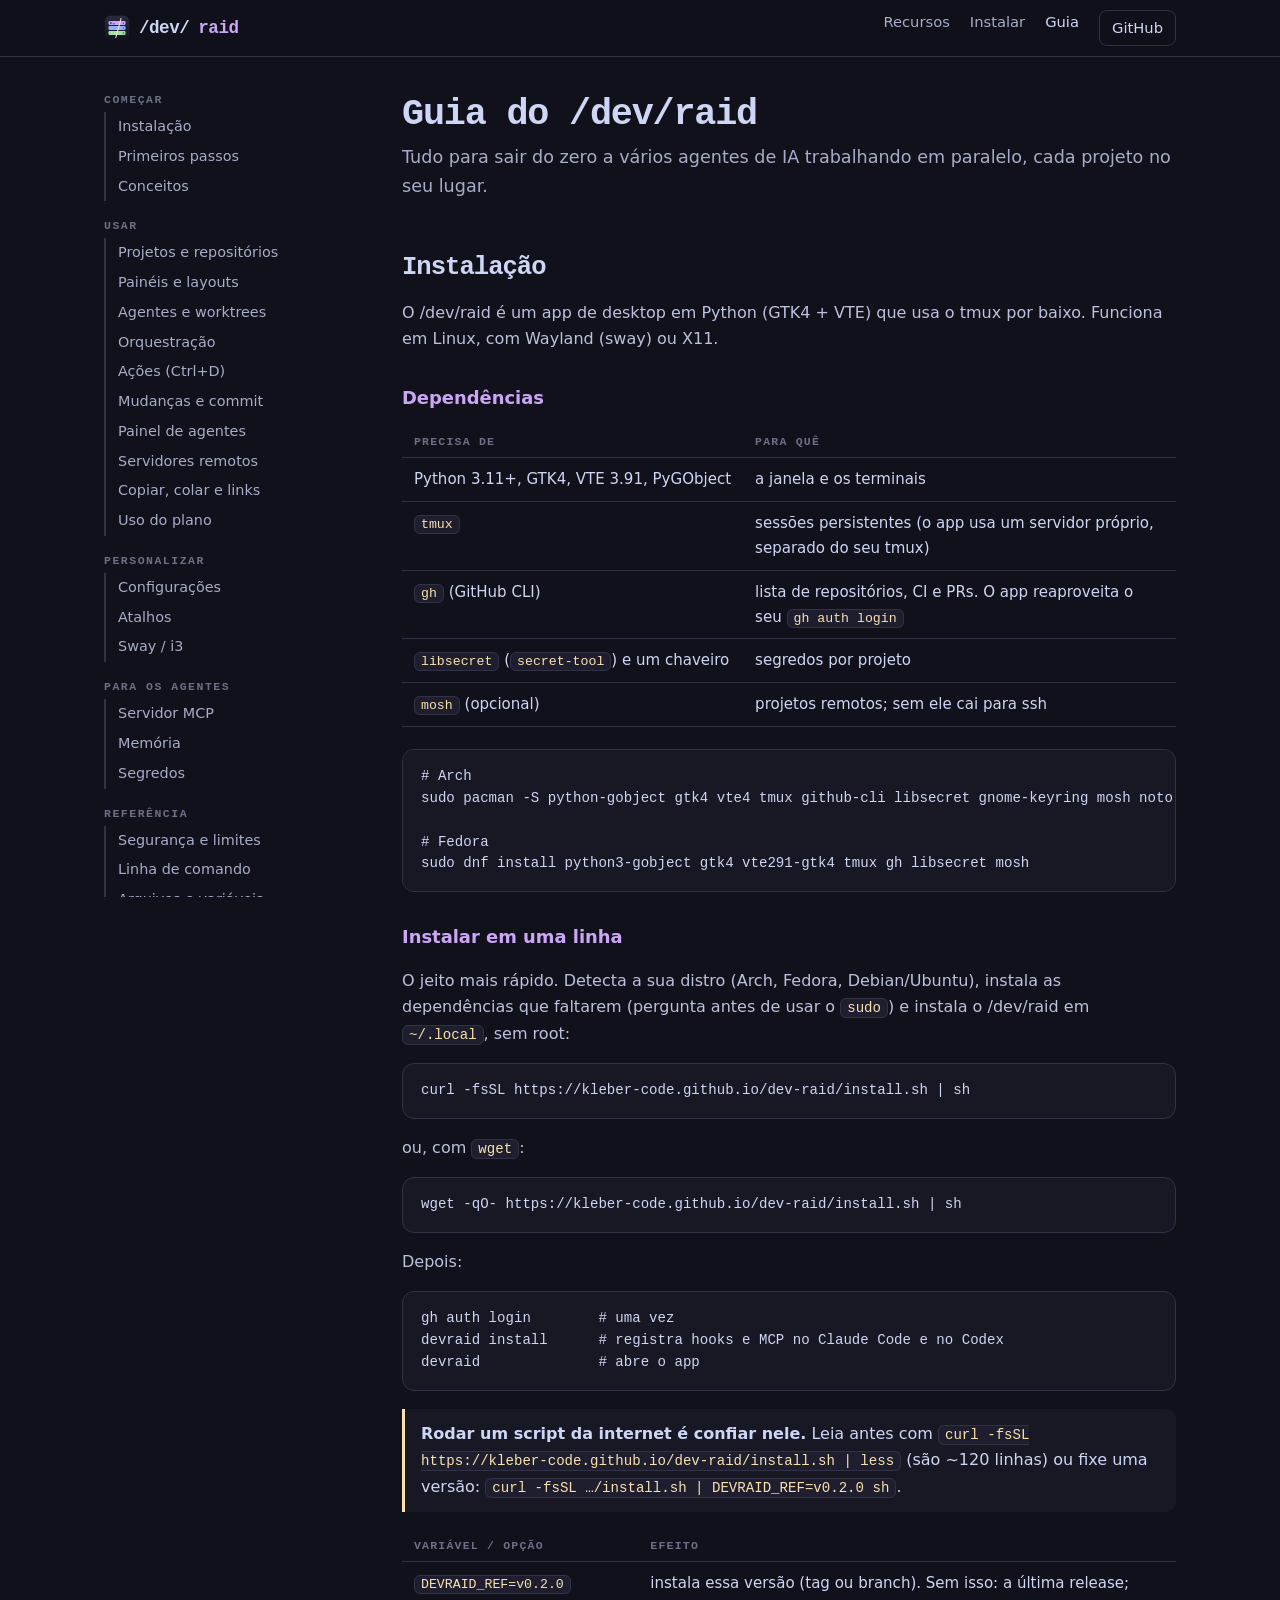
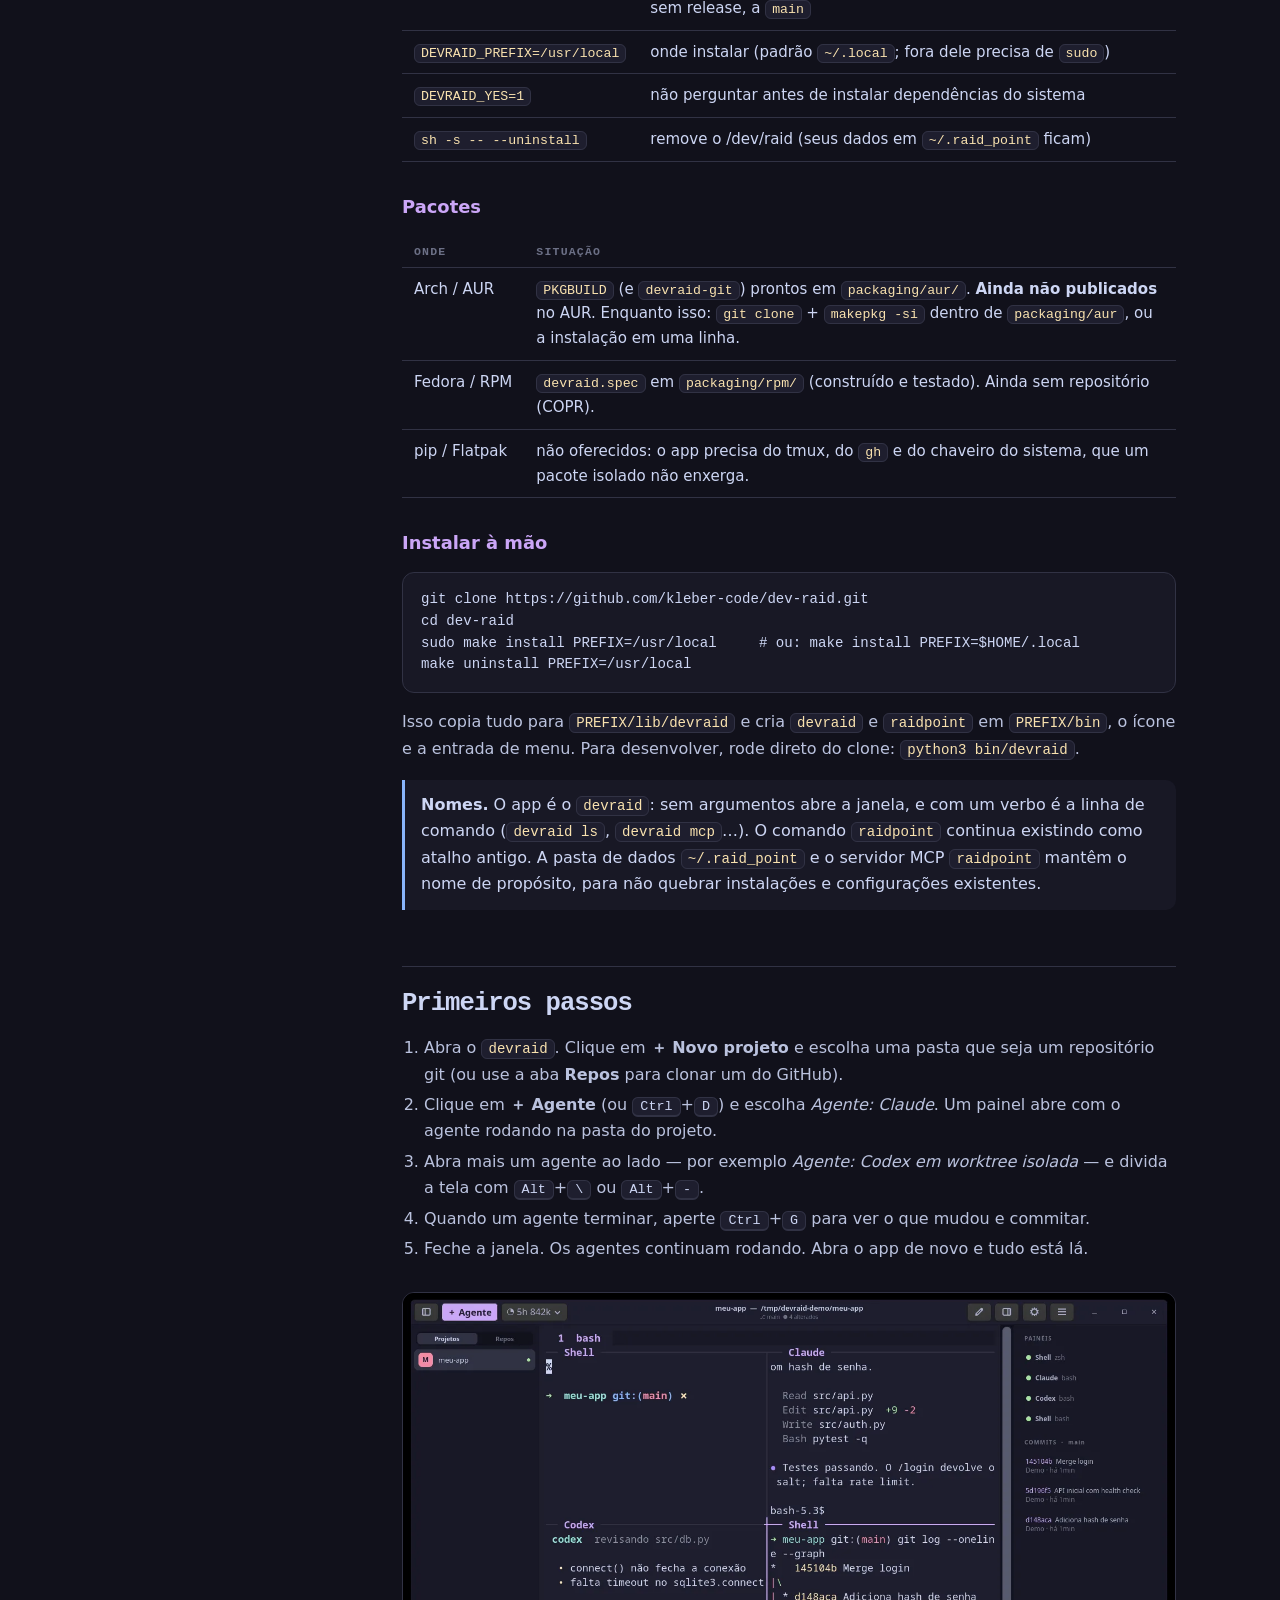
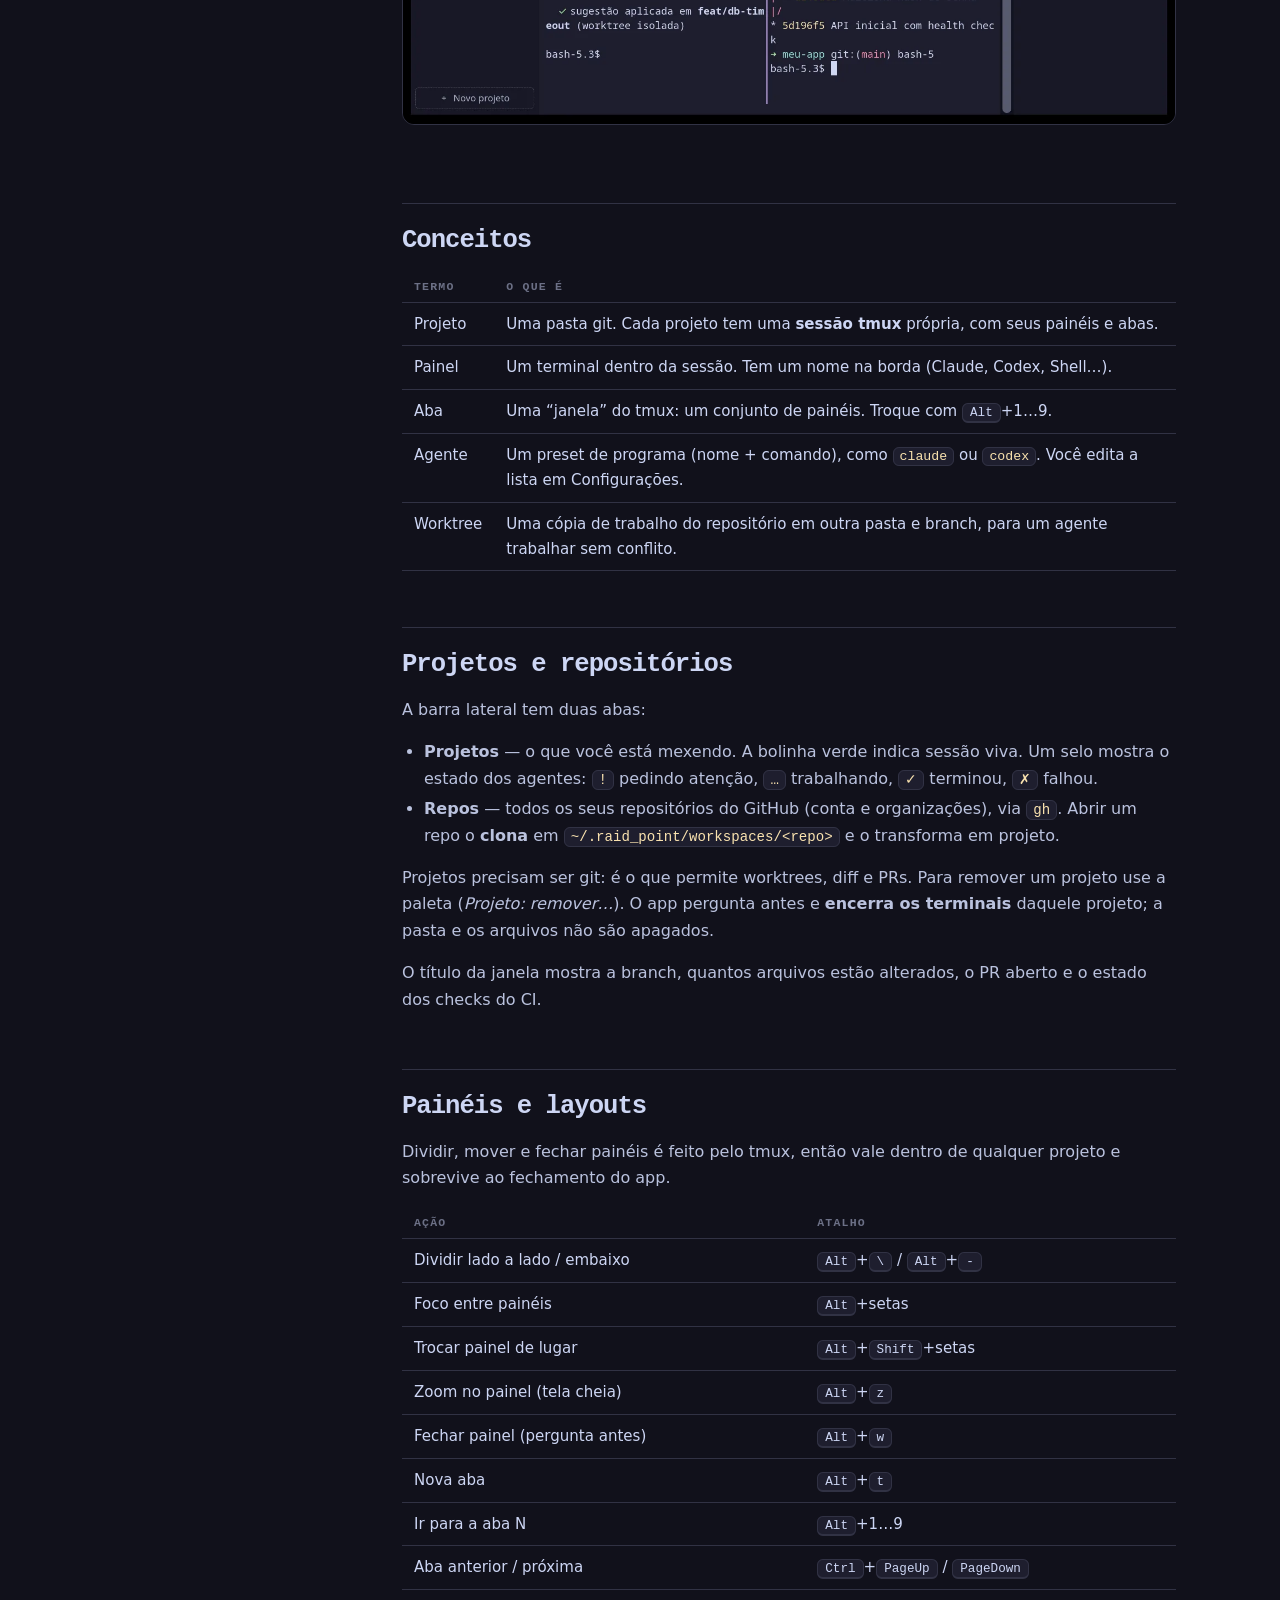
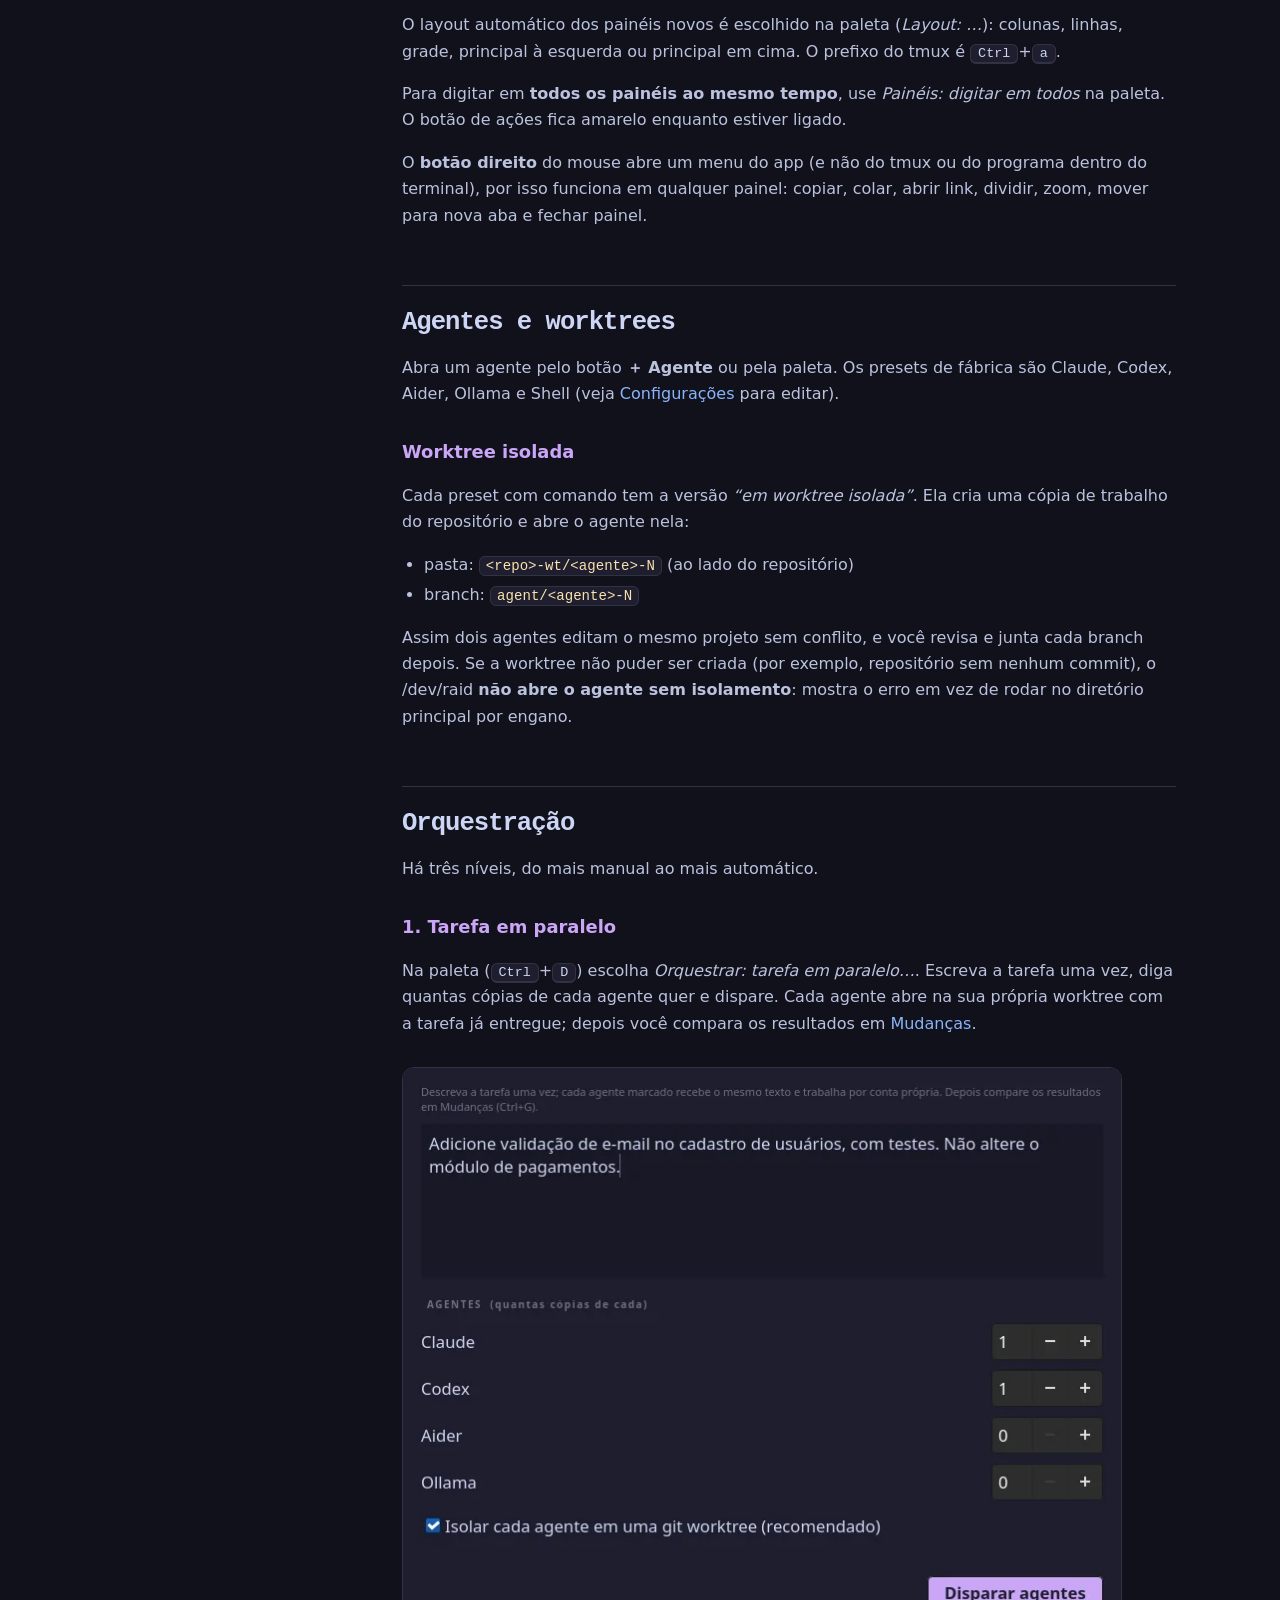
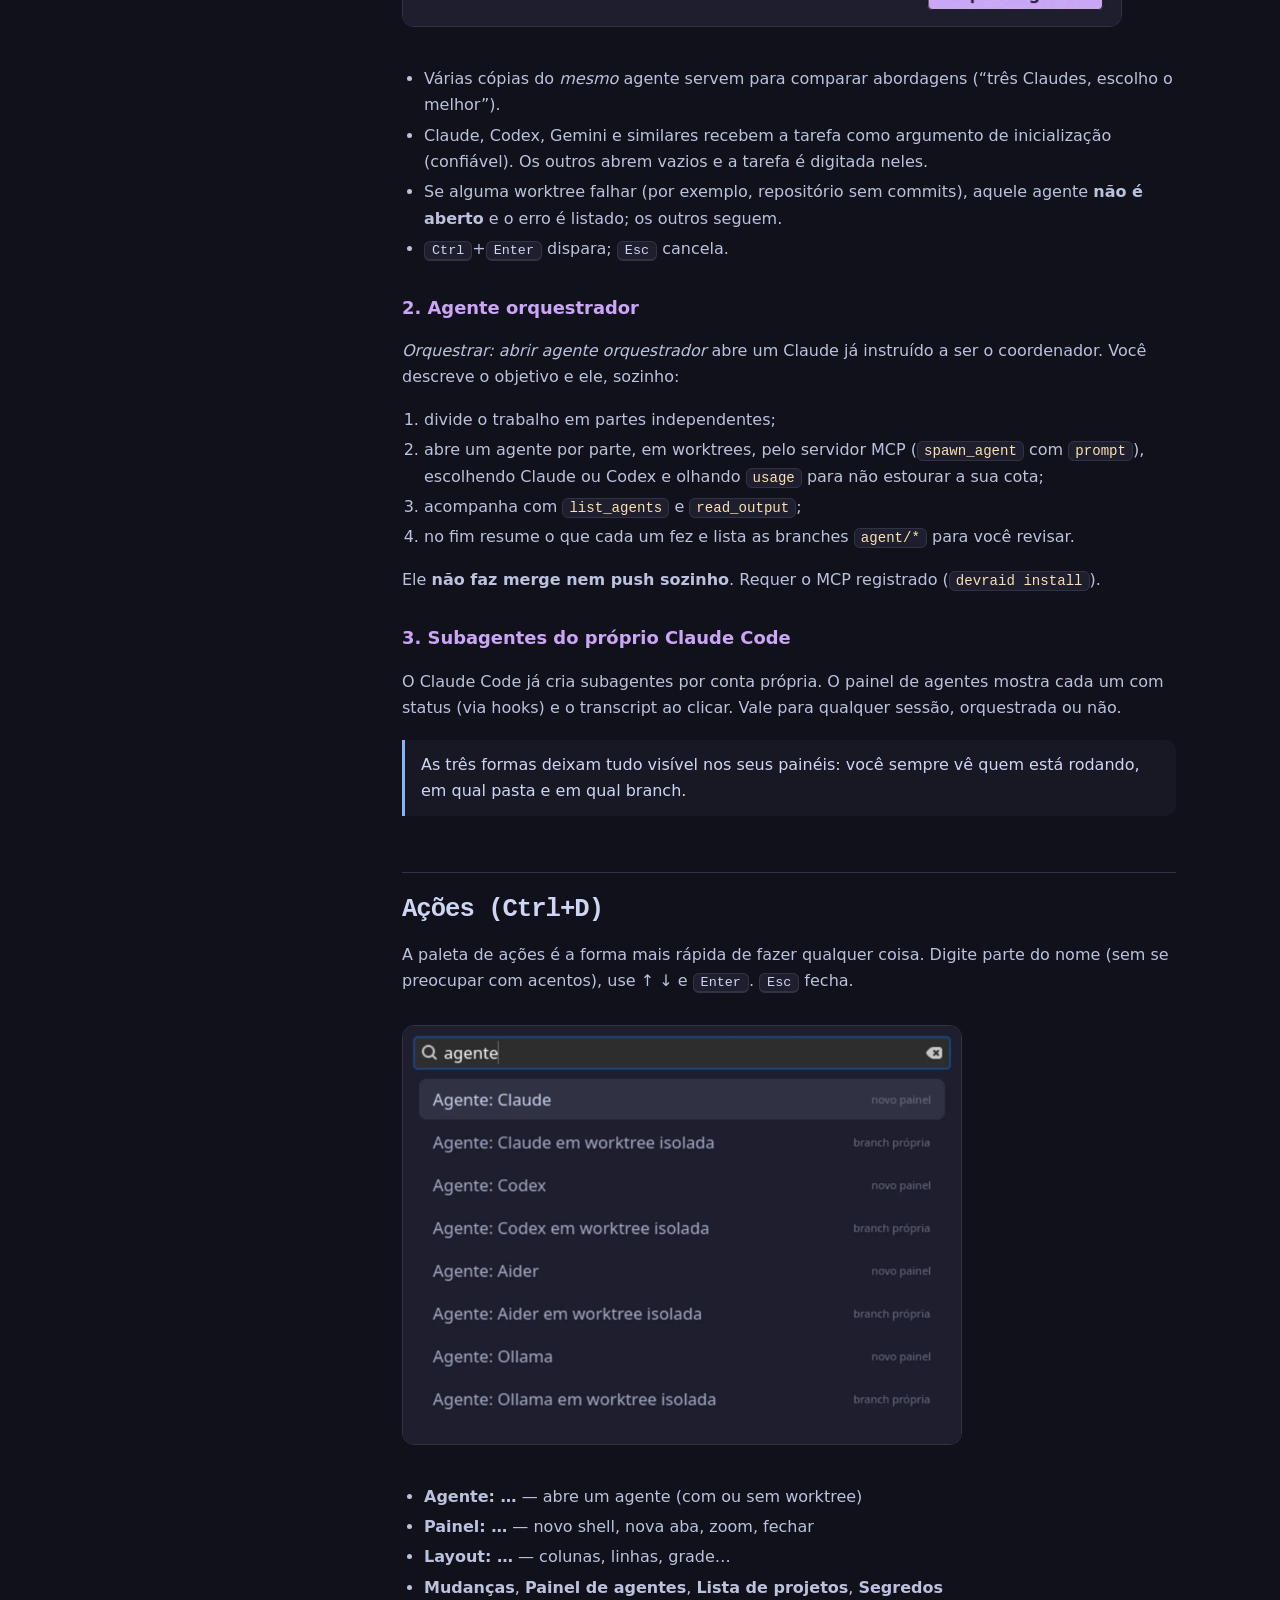
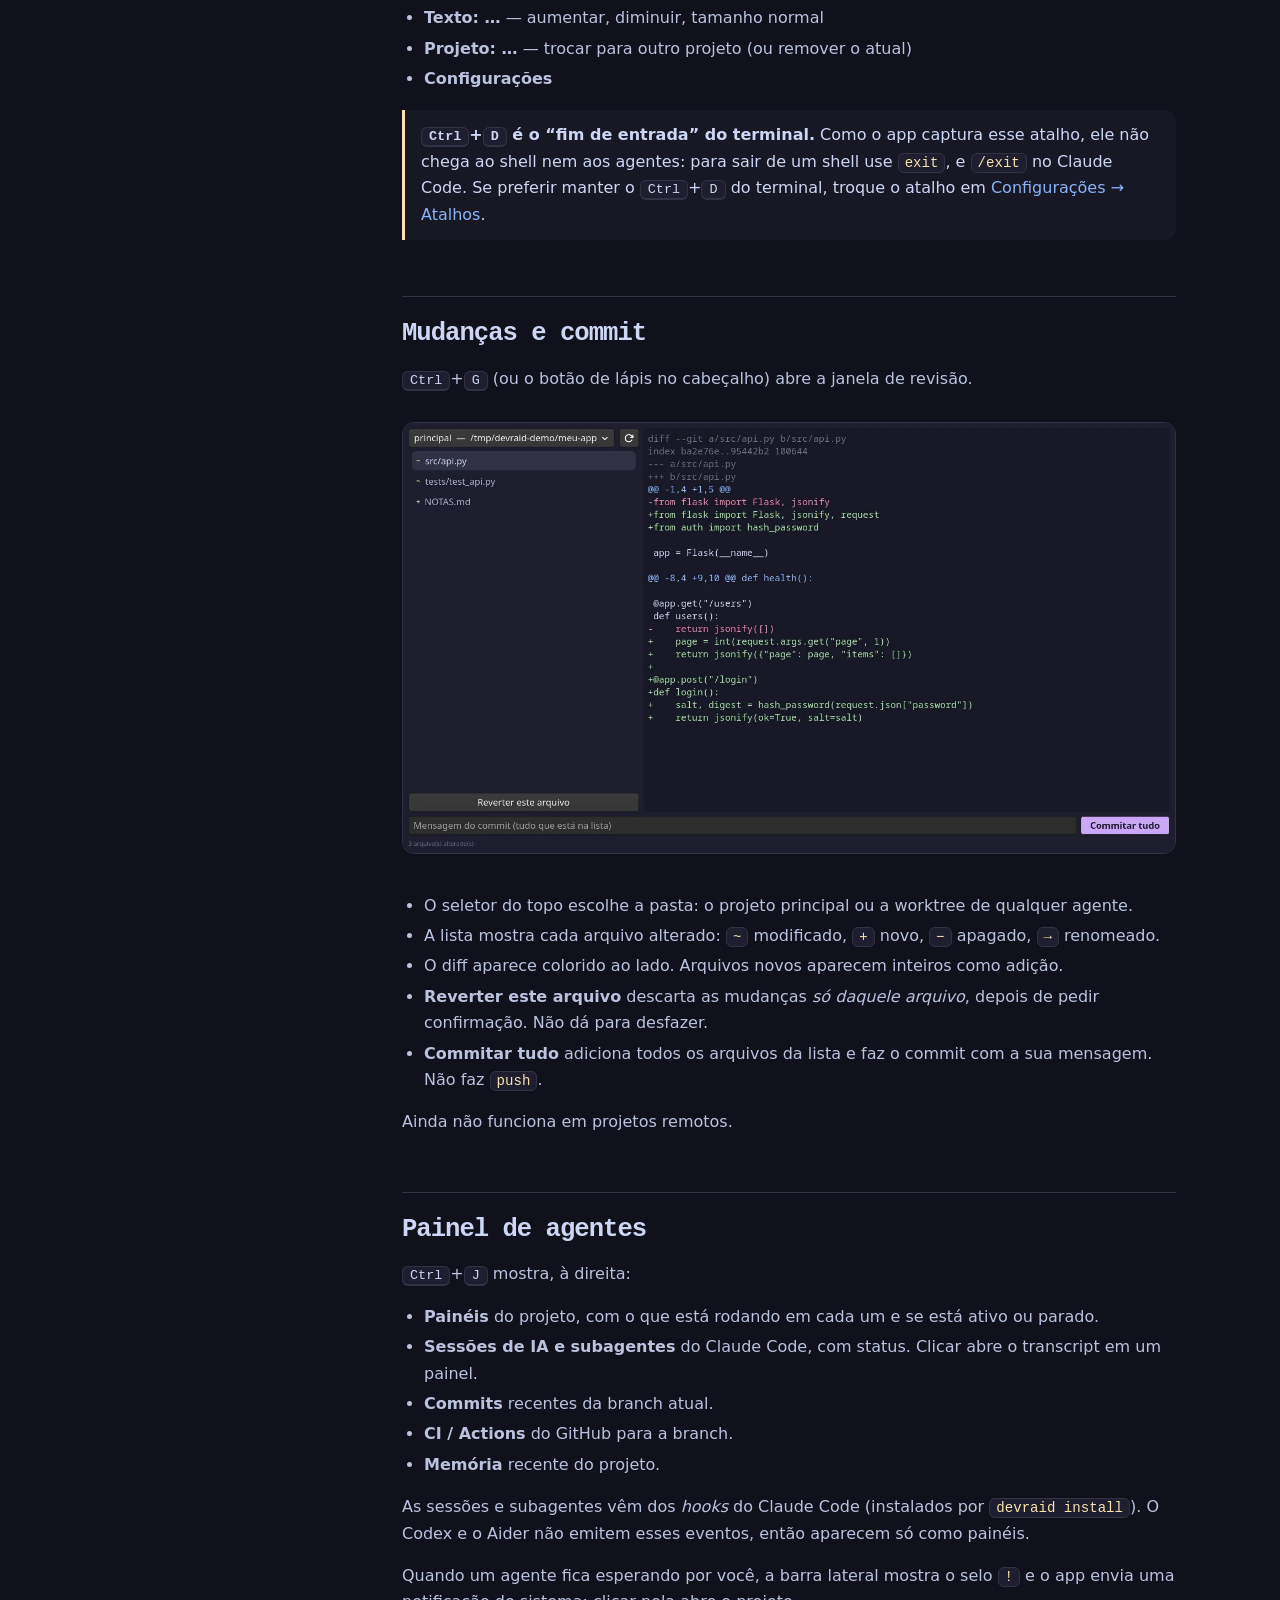
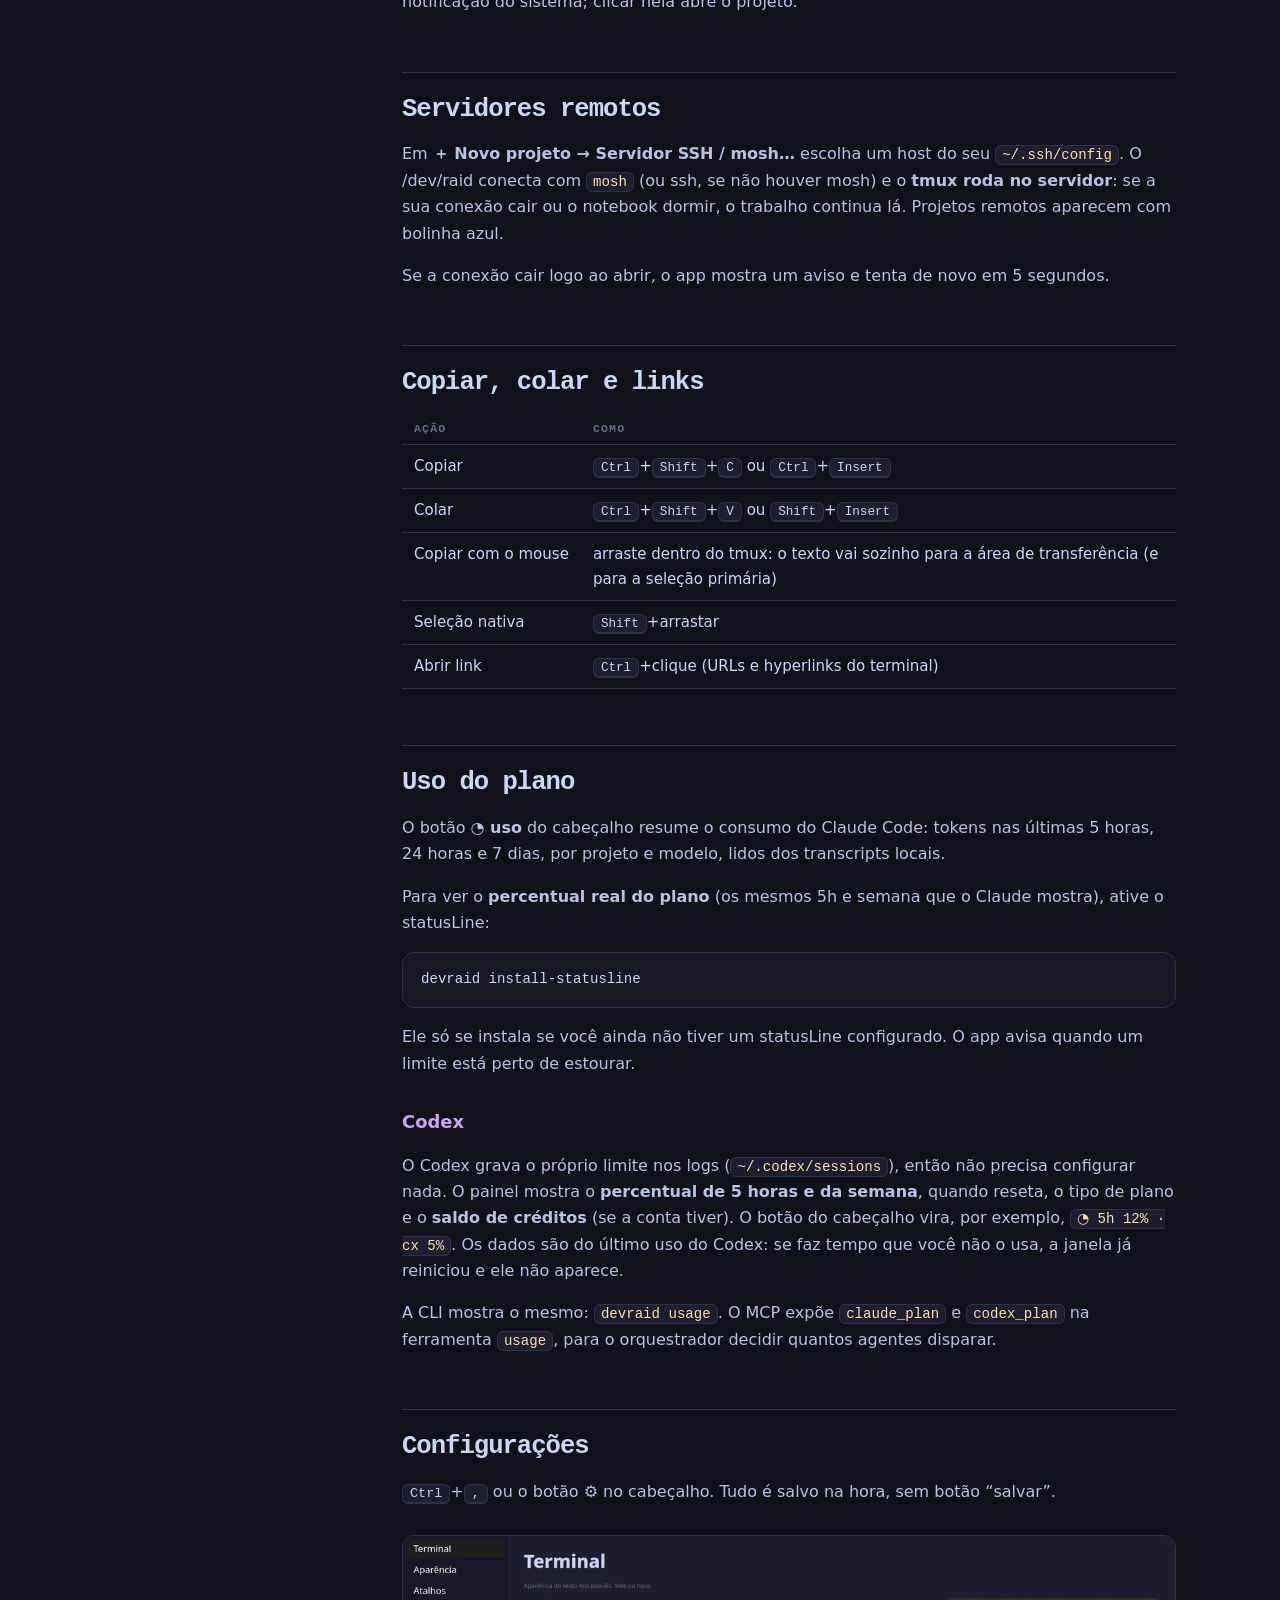
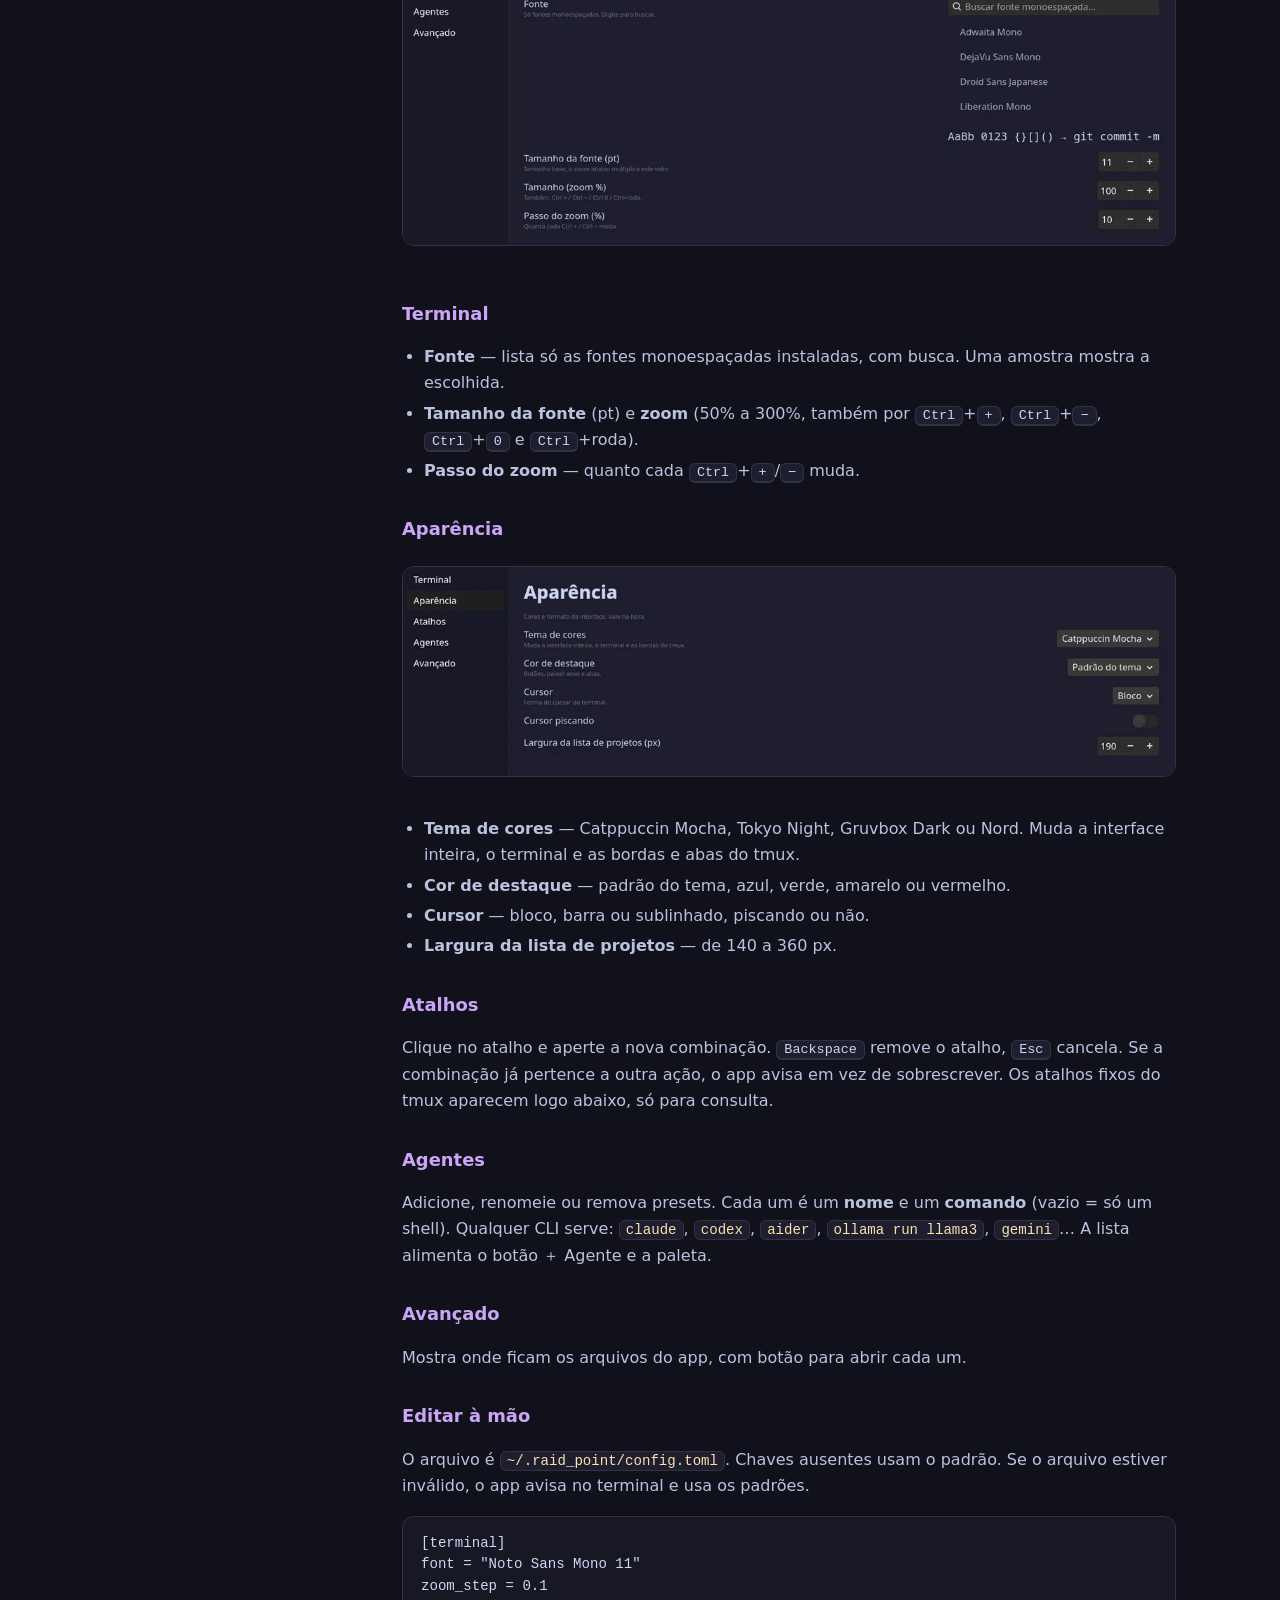
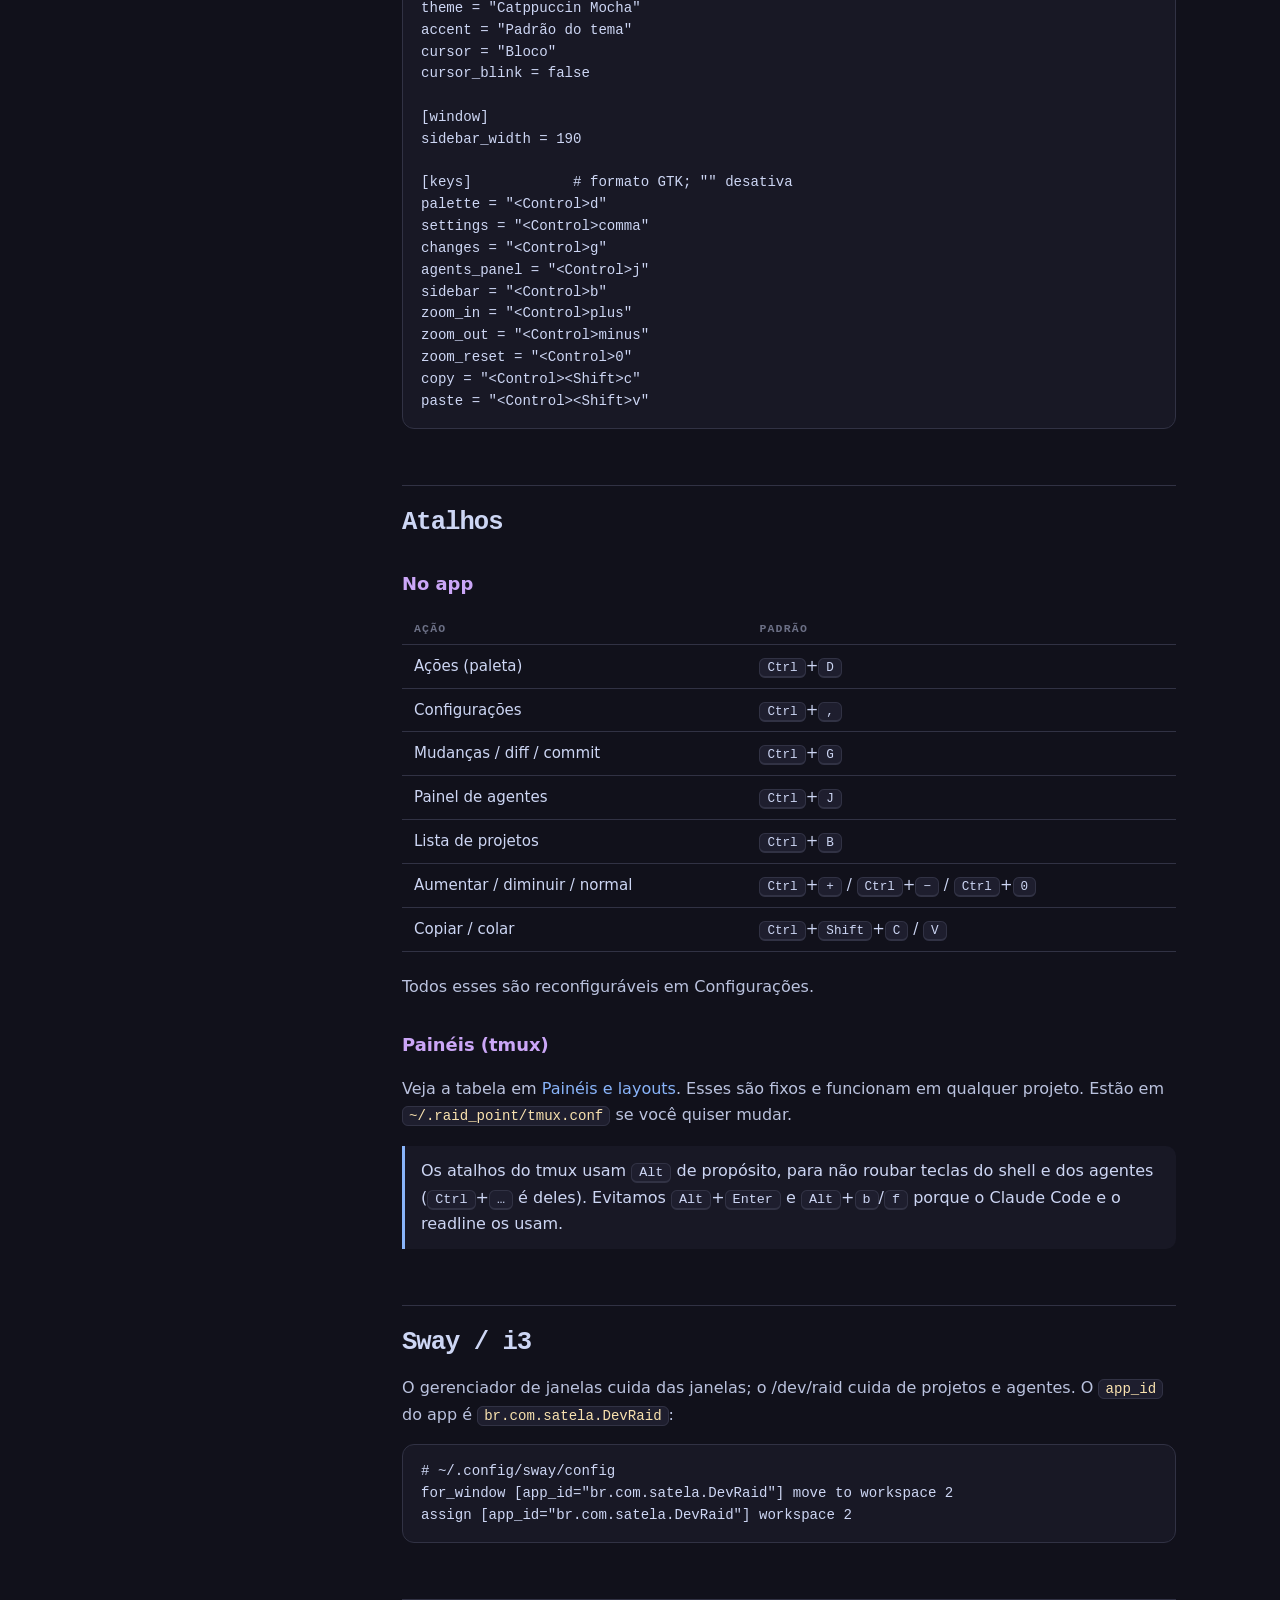
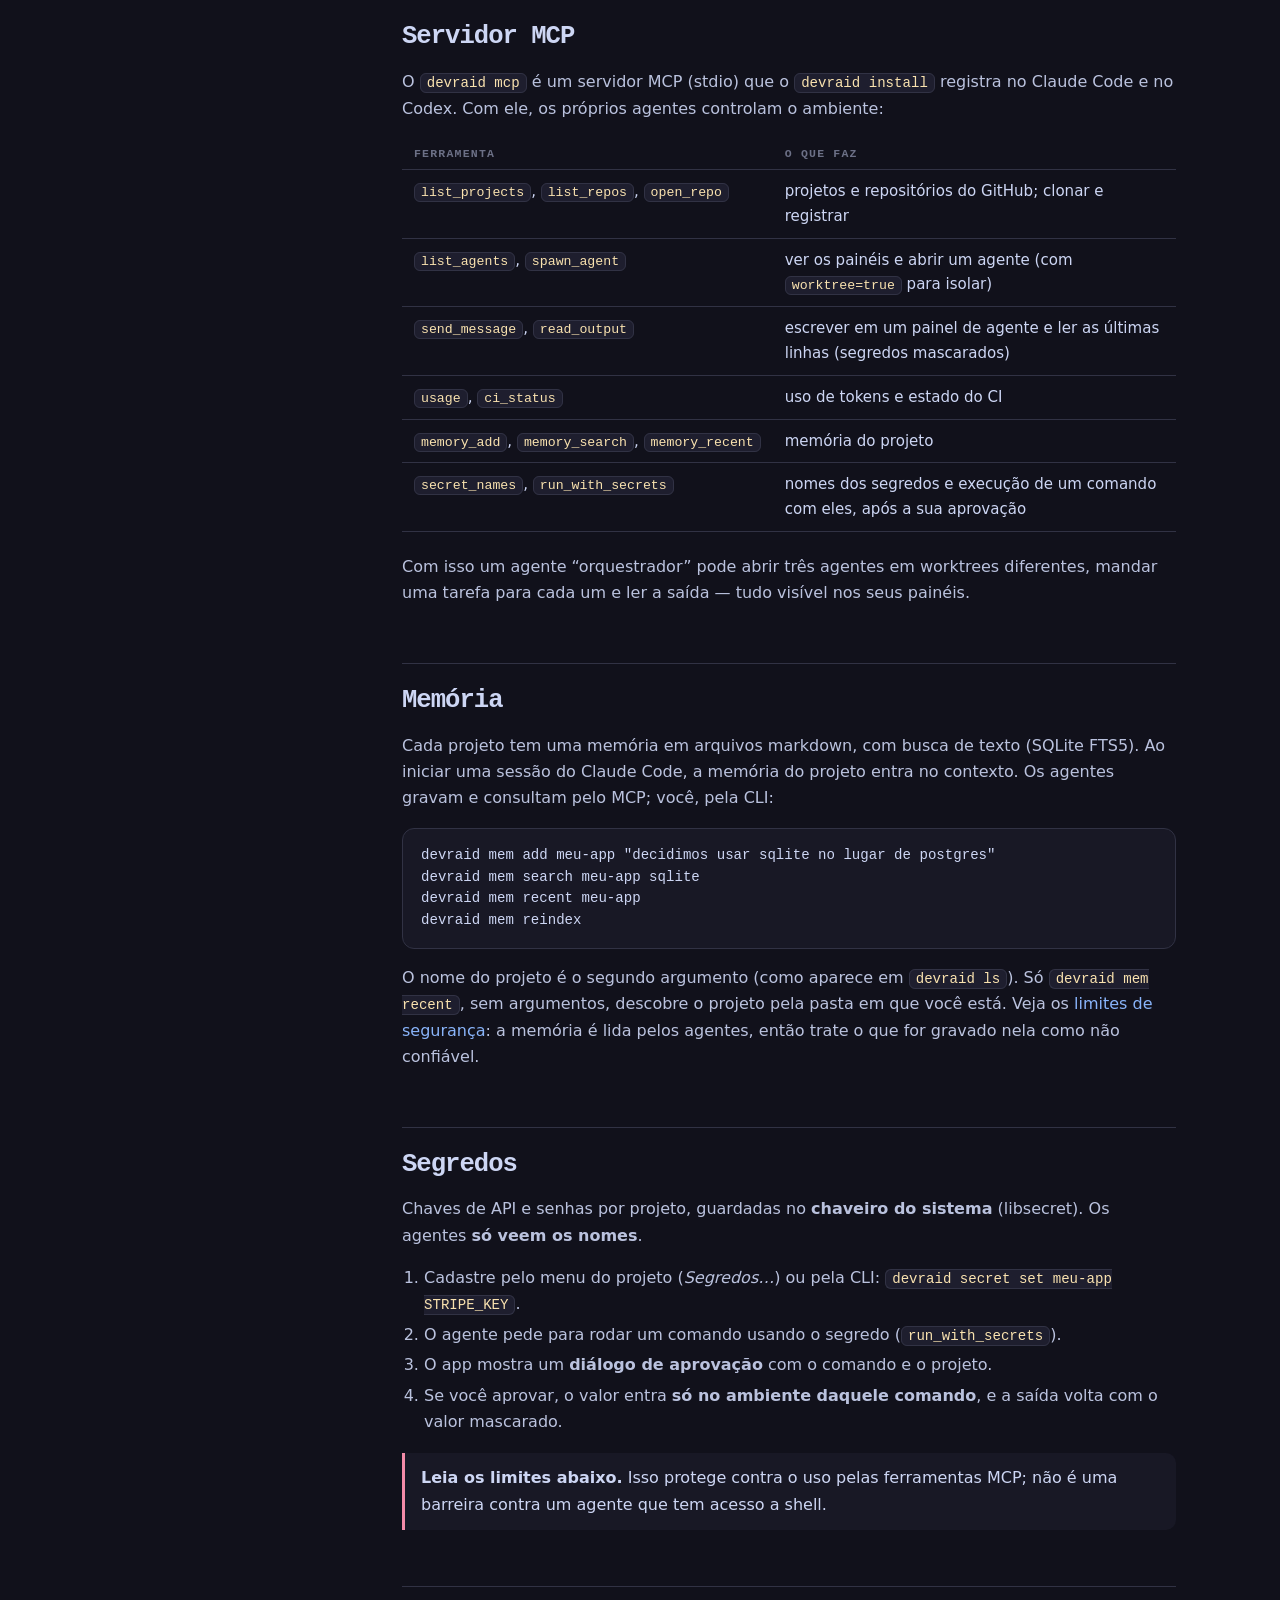
==== commit 9453fdfd: "0.2.0: instalador de uma linha, pacotes, logo, orquestração, créditos do Codex e aparência - comando" ====
--- a/docs/guia.html
+++ b/docs/guia.html
@@ -11,7 +11,7 @@
 </head>
 <body>
 <header class="top"><div class="shell">
-  <a class="brand" href="./">/dev/<b>raid</b></a>
+  <a class="brand" href="./"><img src="logo.svg" alt="" width="26" height="26">/dev/<b>raid</b></a>
   <nav>
     <a href="./#recursos">Recursos</a>
     <a href="./#instalar">Instalar</a>
@@ -30,6 +30,7 @@
   <a href="#projetos">Projetos e repositórios</a>
   <a href="#paineis">Painéis e layouts</a>
   <a href="#agentes">Agentes e worktrees</a>
+  <a href="#orquestracao">Orquestração</a>
   <a href="#acoes">Ações (Ctrl+D)</a>
   <a href="#mudancas">Mudanças e commit</a>
   <a href="#painel-agentes">Painel de agentes</a>
@@ -72,15 +73,37 @@
 
 # Fedora
 sudo dnf install python3-gobject gtk4 vte291-gtk4 tmux gh libsecret mosh</code></pre>
-<h3>Instalar o app</h3>
+<h3>Instalar em uma linha</h3>
+<p>O jeito mais rápido. Detecta a sua distro (Arch, Fedora, Debian/Ubuntu), instala as dependências que faltarem (pergunta antes de usar o <code>sudo</code>) e instala o /dev/raid em <code>~/.local</code>, sem root:</p>
+<pre><code>curl -fsSL https://kleber-code.github.io/dev-raid/install.sh | sh</code></pre>
+<p>ou, com <code>wget</code>:</p>
+<pre><code>wget -qO- https://kleber-code.github.io/dev-raid/install.sh | sh</code></pre>
+<p>Depois:</p>
+<pre><code>gh auth login        # uma vez
+devraid install      # registra hooks e MCP no Claude Code e no Codex
+devraid              # abre o app</code></pre>
+<div class="note warn"><p><strong>Rodar um script da internet é confiar nele.</strong> Leia antes com <code>curl -fsSL https://kleber-code.github.io/dev-raid/install.sh | less</code> (são ~120 linhas) ou fixe uma versão: <code>curl -fsSL …/install.sh | DEVRAID_REF=v0.2.0 sh</code>.</p></div>
+<table>
+<tr><th>Variável / opção</th><th>Efeito</th></tr>
+<tr><td><code>DEVRAID_REF=v0.2.0</code></td><td>instala essa versão (tag ou branch). Sem isso: a última release; sem release, a <code>main</code></td></tr>
+<tr><td><code>DEVRAID_PREFIX=/usr/local</code></td><td>onde instalar (padrão <code>~/.local</code>; fora dele precisa de <code>sudo</code>)</td></tr>
+<tr><td><code>DEVRAID_YES=1</code></td><td>não perguntar antes de instalar dependências do sistema</td></tr>
+<tr><td><code>sh -s -- --uninstall</code></td><td>remove o /dev/raid (seus dados em <code>~/.raid_point</code> ficam)</td></tr>
+</table>
+<h3>Pacotes</h3>
+<table>
+<tr><th>Onde</th><th>Situação</th></tr>
+<tr><td>Arch / AUR</td><td><code>PKGBUILD</code> (e <code>devraid-git</code>) prontos em <code>packaging/aur/</code>. <strong>Ainda não publicados</strong> no AUR. Enquanto isso: <code>git clone</code> + <code>makepkg -si</code> dentro de <code>packaging/aur</code>, ou a instalação em uma linha.</td></tr>
+<tr><td>Fedora / RPM</td><td><code>devraid.spec</code> em <code>packaging/rpm/</code> (construído e testado). Ainda sem repositório (COPR).</td></tr>
+<tr><td>pip / Flatpak</td><td>não oferecidos: o app precisa do tmux, do <code>gh</code> e do chaveiro do sistema, que um pacote isolado não enxerga.</td></tr>
+</table>
+<h3>Instalar à mão</h3>
 <pre><code>git clone https://github.com/kleber-code/dev-raid.git
 cd dev-raid
-./install.sh          # confere dependências, cria os comandos e a entrada no menu
-gh auth login         # uma vez
-raidpoint install     # registra hooks e MCP no Claude Code e no Codex
-devraid               # abre o app</code></pre>
-<p>O <code>install.sh</code> cria os links <code>devraid</code> (o app), <code>raidpoint</code> (a CLI) e uma entrada no menu de aplicativos. Os dados ficam em <code>~/.raid_point/</code>.</p>
-<div class="note"><p><strong>Por que “raidpoint” nos comandos?</strong> O app se chamava Raid Point. Os nomes internos (comando <code>raidpoint</code>, pasta <code>~/.raid_point</code>, servidor MCP <code>raidpoint</code>) foram mantidos de propósito para não quebrar instalações e configurações existentes.</p></div>
+sudo make install PREFIX=/usr/local     # ou: make install PREFIX=$HOME/.local
+make uninstall PREFIX=/usr/local</code></pre>
+<p>Isso copia tudo para <code>PREFIX/lib/devraid</code> e cria <code>devraid</code> e <code>raidpoint</code> em <code>PREFIX/bin</code>, o ícone e a entrada de menu. Para desenvolver, rode direto do clone: <code>python3 bin/devraid</code>.</p>
+<div class="note"><p><strong>Nomes.</strong> O app é o <code>devraid</code>: sem argumentos abre a janela, e com um verbo é a linha de comando (<code>devraid ls</code>, <code>devraid mcp</code>…). O comando <code>raidpoint</code> continua existindo como atalho antigo. A pasta de dados <code>~/.raid_point</code> e o servidor MCP <code>raidpoint</code> mantêm o nome de propósito, para não quebrar instalações e configurações existentes.</p></div>
 
 <h2 id="primeiros-passos">Primeiros passos</h2>
 <ol>
@@ -138,6 +161,30 @@
 </ul>
 <p>Assim dois agentes editam o mesmo projeto sem conflito, e você revisa e junta cada branch depois. Se a worktree não puder ser criada (por exemplo, repositório sem nenhum commit), o /dev/raid <strong>não abre o agente sem isolamento</strong>: mostra o erro em vez de rodar no diretório principal por engano.</p>
 
+<h2 id="orquestracao">Orquestração</h2>
+<p>Há três níveis, do mais manual ao mais automático.</p>
+<h3>1. Tarefa em paralelo</h3>
+<p>Na paleta (<kbd>Ctrl</kbd>+<kbd>D</kbd>) escolha <em>Orquestrar: tarefa em paralelo…</em>. Escreva a tarefa uma vez, diga quantas cópias de cada agente quer e dispare. Cada agente abre na sua própria worktree com a tarefa já entregue; depois você compara os resultados em <a href="#mudancas">Mudanças</a>.</p>
+<img src="img/parallel.webp" width="720" height="560" loading="lazy" alt="Diálogo Tarefa em paralelo com uma tarefa escrita, 1 cópia de Claude, 1 de Codex e a opção de worktree marcada">
+<ul>
+<li>Várias cópias do <em>mesmo</em> agente servem para comparar abordagens (“três Claudes, escolho o melhor”).</li>
+<li>Claude, Codex, Gemini e similares recebem a tarefa como argumento de inicialização (confiável). Os outros abrem vazios e a tarefa é digitada neles.</li>
+<li>Se alguma worktree falhar (por exemplo, repositório sem commits), aquele agente <strong>não é aberto</strong> e o erro é listado; os outros seguem.</li>
+<li><kbd>Ctrl</kbd>+<kbd>Enter</kbd> dispara; <kbd>Esc</kbd> cancela.</li>
+</ul>
+<h3>2. Agente orquestrador</h3>
+<p><em>Orquestrar: abrir agente orquestrador</em> abre um Claude já instruído a ser o coordenador. Você descreve o objetivo e ele, sozinho:</p>
+<ol>
+<li>divide o trabalho em partes independentes;</li>
+<li>abre um agente por parte, em worktrees, pelo servidor MCP (<code>spawn_agent</code> com <code>prompt</code>), escolhendo Claude ou Codex e olhando <code>usage</code> para não estourar a sua cota;</li>
+<li>acompanha com <code>list_agents</code> e <code>read_output</code>;</li>
+<li>no fim resume o que cada um fez e lista as branches <code>agent/*</code> para você revisar.</li>
+</ol>
+<p>Ele <strong>não faz merge nem push sozinho</strong>. Requer o MCP registrado (<code>devraid install</code>).</p>
+<h3>3. Subagentes do próprio Claude Code</h3>
+<p>O Claude Code já cria subagentes por conta própria. O painel de agentes mostra cada um com status (via hooks) e o transcript ao clicar. Vale para qualquer sessão, orquestrada ou não.</p>
+<div class="note"><p>As três formas deixam tudo visível nos seus painéis: você sempre vê quem está rodando, em qual pasta e em qual branch.</p></div>
+
 <h2 id="acoes">Ações (Ctrl+D)</h2>
 <p>A paleta de ações é a forma mais rápida de fazer qualquer coisa. Digite parte do nome (sem se preocupar com acentos), use ↑ ↓ e <kbd>Enter</kbd>. <kbd>Esc</kbd> fecha.</p>
 <img src="img/palette.webp" width="560" height="420" loading="lazy" alt="Paleta de ações filtrada por agente">
@@ -173,7 +220,7 @@
 <li><strong>CI / Actions</strong> do GitHub para a branch.</li>
 <li><strong>Memória</strong> recente do projeto.</li>
 </ul>
-<p>As sessões e subagentes vêm dos <em>hooks</em> do Claude Code (instalados por <code>raidpoint install</code>). O Codex e o Aider não emitem esses eventos, então aparecem só como painéis.</p>
+<p>As sessões e subagentes vêm dos <em>hooks</em> do Claude Code (instalados por <code>devraid install</code>). O Codex e o Aider não emitem esses eventos, então aparecem só como painéis.</p>
 <p>Quando um agente fica esperando por você, a barra lateral mostra o selo <code>!</code> e o app envia uma notificação do sistema; clicar nela abre o projeto.</p>
 
 <h2 id="remoto">Servidores remotos</h2>
@@ -193,18 +240,28 @@
 <h2 id="uso">Uso do plano</h2>
 <p>O botão <strong>◔ uso</strong> do cabeçalho resume o consumo do Claude Code: tokens nas últimas 5 horas, 24 horas e 7 dias, por projeto e modelo, lidos dos transcripts locais.</p>
 <p>Para ver o <strong>percentual real do plano</strong> (os mesmos 5h e semana que o Claude mostra), ative o statusLine:</p>
-<pre><code>raidpoint install-statusline</code></pre>
+<pre><code>devraid install-statusline</code></pre>
 <p>Ele só se instala se você ainda não tiver um statusLine configurado. O app avisa quando um limite está perto de estourar.</p>
+<h3>Codex</h3>
+<p>O Codex grava o próprio limite nos logs (<code>~/.codex/sessions</code>), então não precisa configurar nada. O painel mostra o <strong>percentual de 5 horas e da semana</strong>, quando reseta, o tipo de plano e o <strong>saldo de créditos</strong> (se a conta tiver). O botão do cabeçalho vira, por exemplo, <code>◔ 5h 12% · cx 5%</code>. Os dados são do último uso do Codex: se faz tempo que você não o usa, a janela já reiniciou e ele não aparece.</p>
+<p>A CLI mostra o mesmo: <code>devraid usage</code>. O MCP expõe <code>claude_plan</code> e <code>codex_plan</code> na ferramenta <code>usage</code>, para o orquestrador decidir quantos agentes disparar.</p>
 
 <h2 id="configuracoes">Configurações</h2>
 <p><kbd>Ctrl</kbd>+<kbd>,</kbd> ou o botão ⚙ no cabeçalho. Tudo é salvo na hora, sem botão “salvar”.</p>
-<img src="img/settings.webp" width="900" height="600" loading="lazy" alt="Painel de configurações, página Terminal">
+<img src="img/settings.webp" width="1100" height="440" loading="lazy" alt="Painel de configurações, página Terminal, com busca de fonte monoespaçada">
 <h3>Terminal</h3>
 <ul>
-<li><strong>Fonte</strong> — escolha uma fonte monoespaçada.</li>
-<li><strong>Tamanho (zoom %)</strong> — de 50% a 300%. Também: <kbd>Ctrl</kbd>+<kbd>+</kbd>, <kbd>Ctrl</kbd>+<kbd>−</kbd>, <kbd>Ctrl</kbd>+<kbd>0</kbd> e <kbd>Ctrl</kbd>+roda do mouse.</li>
+<li><strong>Fonte</strong> — lista só as fontes monoespaçadas instaladas, com busca. Uma amostra mostra a escolhida.</li>
+<li><strong>Tamanho da fonte</strong> (pt) e <strong>zoom</strong> (50% a 300%, também por <kbd>Ctrl</kbd>+<kbd>+</kbd>, <kbd>Ctrl</kbd>+<kbd>−</kbd>, <kbd>Ctrl</kbd>+<kbd>0</kbd> e <kbd>Ctrl</kbd>+roda).</li>
 <li><strong>Passo do zoom</strong> — quanto cada <kbd>Ctrl</kbd>+<kbd>+</kbd>/<kbd>−</kbd> muda.</li>
-<li><strong>Tema de cores</strong> — Catppuccin Mocha, Tokyo Night, Gruvbox Dark ou Nord.</li>
+</ul>
+<h3>Aparência</h3>
+<img src="img/appearance.webp" width="1100" height="299" loading="lazy" alt="Página Aparência: tema, cor de destaque, cursor e largura da lista">
+<ul>
+<li><strong>Tema de cores</strong> — Catppuccin Mocha, Tokyo Night, Gruvbox Dark ou Nord. Muda a interface inteira, o terminal e as bordas e abas do tmux.</li>
+<li><strong>Cor de destaque</strong> — padrão do tema, azul, verde, amarelo ou vermelho.</li>
+<li><strong>Cursor</strong> — bloco, barra ou sublinhado, piscando ou não.</li>
+<li><strong>Largura da lista de projetos</strong> — de 140 a 360 px.</li>
 </ul>
 <h3>Atalhos</h3>
 <p>Clique no atalho e aperte a nova combinação. <kbd>Backspace</kbd> remove o atalho, <kbd>Esc</kbd> cancela. Se a combinação já pertence a outra ação, o app avisa em vez de sobrescrever. Os atalhos fixos do tmux aparecem logo abaixo, só para consulta.</p>
@@ -218,6 +275,12 @@
 font = "Noto Sans Mono 11"
 zoom_step = 0.1
 theme = "Catppuccin Mocha"
+accent = "Padrão do tema"
+cursor = "Bloco"
+cursor_blink = false
+
+[window]
+sidebar_width = 190
 
 [keys]            # formato GTK; "" desativa
 palette = "&lt;Control&gt;d"
@@ -249,13 +312,13 @@
 <div class="note"><p>Os atalhos do tmux usam <kbd>Alt</kbd> de propósito, para não roubar teclas do shell e dos agentes (<kbd>Ctrl</kbd>+<kbd>…</kbd> é deles). Evitamos <kbd>Alt</kbd>+<kbd>Enter</kbd> e <kbd>Alt</kbd>+<kbd>b</kbd>/<kbd>f</kbd> porque o Claude Code e o readline os usam.</p></div>
 
 <h2 id="sway">Sway / i3</h2>
-<p>O gerenciador de janelas cuida das janelas; o /dev/raid cuida de projetos e agentes. O <code>app_id</code> do app é <code>dev.raidpoint.App</code>:</p>
+<p>O gerenciador de janelas cuida das janelas; o /dev/raid cuida de projetos e agentes. O <code>app_id</code> do app é <code>br.com.satela.DevRaid</code>:</p>
 <pre><code># ~/.config/sway/config
-for_window [app_id="dev.raidpoint.App"] move to workspace 2
-assign [app_id="dev.raidpoint.App"] workspace 2</code></pre>
+for_window [app_id="br.com.satela.DevRaid"] move to workspace 2
+assign [app_id="br.com.satela.DevRaid"] workspace 2</code></pre>
 
 <h2 id="mcp">Servidor MCP</h2>
-<p>O <code>raidpoint mcp</code> é um servidor MCP (stdio) que o <code>raidpoint install</code> registra no Claude Code e no Codex. Com ele, os próprios agentes controlam o ambiente:</p>
+<p>O <code>devraid mcp</code> é um servidor MCP (stdio) que o <code>devraid install</code> registra no Claude Code e no Codex. Com ele, os próprios agentes controlam o ambiente:</p>
 <table>
 <tr><th>Ferramenta</th><th>O que faz</th></tr>
 <tr><td><code>list_projects</code>, <code>list_repos</code>, <code>open_repo</code></td><td>projetos e repositórios do GitHub; clonar e registrar</td></tr>
@@ -269,16 +332,16 @@
 
 <h2 id="memoria">Memória</h2>
 <p>Cada projeto tem uma memória em arquivos markdown, com busca de texto (SQLite FTS5). Ao iniciar uma sessão do Claude Code, a memória do projeto entra no contexto. Os agentes gravam e consultam pelo MCP; você, pela CLI:</p>
-<pre><code>raidpoint mem add meu-app "decidimos usar sqlite no lugar de postgres"
-raidpoint mem search meu-app sqlite
-raidpoint mem recent meu-app
-raidpoint mem reindex</code></pre>
-<p>O nome do projeto é o segundo argumento (como aparece em <code>raidpoint ls</code>). Só <code>raidpoint mem recent</code>, sem argumentos, descobre o projeto pela pasta em que você está. Veja os <a href="#seguranca">limites de segurança</a>: a memória é lida pelos agentes, então trate o que for gravado nela como não confiável.</p>
+<pre><code>devraid mem add meu-app "decidimos usar sqlite no lugar de postgres"
+devraid mem search meu-app sqlite
+devraid mem recent meu-app
+devraid mem reindex</code></pre>
+<p>O nome do projeto é o segundo argumento (como aparece em <code>devraid ls</code>). Só <code>devraid mem recent</code>, sem argumentos, descobre o projeto pela pasta em que você está. Veja os <a href="#seguranca">limites de segurança</a>: a memória é lida pelos agentes, então trate o que for gravado nela como não confiável.</p>
 
 <h2 id="segredos">Segredos</h2>
 <p>Chaves de API e senhas por projeto, guardadas no <strong>chaveiro do sistema</strong> (libsecret). Os agentes <strong>só veem os nomes</strong>.</p>
 <ol>
-<li>Cadastre pelo menu do projeto (<em>Segredos…</em>) ou pela CLI: <code>raidpoint secret set meu-app STRIPE_KEY</code>.</li>
+<li>Cadastre pelo menu do projeto (<em>Segredos…</em>) ou pela CLI: <code>devraid secret set meu-app STRIPE_KEY</code>.</li>
 <li>O agente pede para rodar um comando usando o segredo (<code>run_with_secrets</code>).</li>
 <li>O app mostra um <strong>diálogo de aprovação</strong> com o comando e o projeto.</li>
 <li>Se você aprovar, o valor entra <strong>só no ambiente daquele comando</strong>, e a saída volta com o valor mascarado.</li>
@@ -296,20 +359,22 @@
 </ul>
 
 <h2 id="cli">Linha de comando</h2>
+<p>Tudo é <code>devraid &lt;comando&gt;</code> (o antigo <code>raidpoint &lt;comando&gt;</code> funciona igual).</p>
 <table>
 <tr><th>Comando</th><th>O que faz</th></tr>
 <tr><td><code>devraid</code></td><td>abre o app</td></tr>
-<tr><td><code>raidpoint ls</code></td><td>lista os projetos</td></tr>
-<tr><td><code>raidpoint add &lt;nome&gt; [dir]</code></td><td>registra um projeto (precisa ser git)</td></tr>
-<tr><td><code>raidpoint rm &lt;nome&gt;</code></td><td>tira o projeto da lista (não encerra a sessão nem apaga a pasta)</td></tr>
-<tr><td><code>raidpoint open &lt;projeto&gt;</code></td><td>abre/volta ao projeto no terminal (tmux)</td></tr>
-<tr><td><code>raidpoint kill &lt;nome&gt;</code> / <code>stop</code></td><td>encerra a sessão tmux de um projeto / o servidor tmux inteiro</td></tr>
-<tr><td><code>raidpoint repos</code> / <code>open-repo &lt;dono/repo&gt;</code></td><td>repositórios do GitHub; clonar e registrar</td></tr>
-<tr><td><code>raidpoint mem …</code> / <code>secret …</code></td><td>memória e segredos</td></tr>
-<tr><td><code>raidpoint usage</code></td><td>uso de tokens (5h / 24h / 7d, por projeto)</td></tr>
-<tr><td><code>raidpoint events</code> / <code>transcript &lt;arq&gt; [-f]</code></td><td>últimos eventos dos agentes; ver um transcript</td></tr>
-<tr><td><code>raidpoint install</code></td><td>registra hooks e MCP no Claude Code e no Codex (faz backup antes)</td></tr>
-<tr><td><code>raidpoint install-statusline</code></td><td>ativa o statusLine para ver o % do plano</td></tr>
+<tr><td><code>devraid --version</code></td><td>mostra a versão</td></tr>
+<tr><td><code>devraid ls</code></td><td>lista os projetos</td></tr>
+<tr><td><code>devraid add &lt;nome&gt; [dir]</code></td><td>registra um projeto (precisa ser git)</td></tr>
+<tr><td><code>devraid rm &lt;nome&gt;</code></td><td>tira o projeto da lista (não encerra a sessão nem apaga a pasta)</td></tr>
+<tr><td><code>devraid open &lt;projeto&gt;</code></td><td>abre/volta ao projeto no terminal (tmux)</td></tr>
+<tr><td><code>devraid kill &lt;nome&gt;</code> / <code>stop</code></td><td>encerra a sessão tmux de um projeto / o servidor tmux inteiro</td></tr>
+<tr><td><code>devraid repos</code> / <code>open-repo &lt;dono/repo&gt;</code></td><td>repositórios do GitHub; clonar e registrar</td></tr>
+<tr><td><code>devraid mem …</code> / <code>secret …</code></td><td>memória e segredos</td></tr>
+<tr><td><code>devraid usage</code></td><td>uso de tokens (5h / 24h / 7d, por projeto)</td></tr>
+<tr><td><code>devraid events</code> / <code>transcript &lt;arq&gt; [-f]</code></td><td>últimos eventos dos agentes; ver um transcript</td></tr>
+<tr><td><code>devraid install</code></td><td>registra hooks e MCP no Claude Code e no Codex (faz backup antes)</td></tr>
+<tr><td><code>devraid install-statusline</code></td><td>ativa o statusLine para ver o % do plano</td></tr>
 </table>
 
 <h2 id="arquivos">Arquivos e variáveis</h2>
@@ -328,7 +393,7 @@
 <tr><td><code>RAIDPOINT_SOCKET</code></td><td>nome do socket do tmux (padrão <code>tp</code>)</td></tr>
 <tr><td><code>RAIDPOINT_APPID</code></td><td>troca o ID do app (rodar uma 2ª instância)</td></tr>
 <tr><td><code>RAIDPOINT_OPEN</code></td><td>projeto a abrir ao iniciar</td></tr>
-<tr><td><code>RAIDPOINT_SHOW</code></td><td><code>changes</code>, <code>palette</code> ou <code>settings</code>: abre essa janela ao iniciar</td></tr>
+<tr><td><code>RAIDPOINT_SHOW</code></td><td><code>changes</code>, <code>palette</code>, <code>settings</code> ou <code>parallel</code>: abre essa janela ao iniciar</td></tr>
 </table>
 
 <h2 id="problemas">Solução de problemas</h2>
@@ -339,16 +404,16 @@
 <h3>O mouse não seleciona texto</h3>
 <p>Dentro do tmux (mouse ligado), arrastar copia pelo tmux. Para a seleção nativa do terminal, segure <kbd>Shift</kbd> enquanto arrasta.</p>
 <h3>Um agente não aparece no painel de agentes</h3>
-<p>Sessões e subagentes vêm dos hooks do Claude Code. Rode <code>raidpoint install</code> e reinicie o Claude Code. Codex e Aider aparecem só como painéis.</p>
+<p>Sessões e subagentes vêm dos hooks do Claude Code. Rode <code>devraid install</code> e reinicie o Claude Code. Codex e Aider aparecem só como painéis.</p>
 <h3>Não consigo digitar Ctrl+D no shell</h3>
 <p>É o atalho de ações do app. Use <code>exit</code> ou troque o atalho em Configurações → Atalhos.</p>
 <h3>O agente não abriu com worktree</h3>
 <p>O repositório precisa ter pelo menos um commit. A mensagem de erro diz o motivo; o agente não é aberto sem isolamento.</p>
 
 <h2 id="desenvolvimento">Desenvolvimento</h2>
-<p>O código é Python puro, sem build: <code>bin/raid-point</code> (a interface), <code>bin/raidpoint</code> (CLI, hooks e MCP) e <code>raidpoint/core.py</code> (núcleo compartilhado).</p>
-<ul>
-<li>Para testar sem tocar no uso real: <code>RAIDPOINT_HOME=/tmp/x RAIDPOINT_SOCKET=teste RAIDPOINT_APPID=dev.raidpoint.Teste python3 bin/raid-point</code></li>
+<p>O código é Python puro, sem build: <code>bin/devraid</code> (ponto de entrada), <code>bin/devraid-gui</code> (a interface), <code>bin/raidpoint</code> (CLI, hooks e MCP) e <code>raidpoint/core.py</code> (núcleo compartilhado).</p>
+<ul>
+<li>Para testar sem tocar no uso real: <code>RAIDPOINT_HOME=/tmp/x RAIDPOINT_SOCKET=teste RAIDPOINT_APPID=dev.raidpoint.Teste python3 bin/devraid-gui</code></li>
 <li>Os nomes das sessões do tmux trocam <code>.</code> e <code>:</code> por <code>_</code>, e os alvos usam <code>=nome:</code> (casamento exato, não por prefixo).</li>
 <li>Se o <code>projects.json</code> estiver ilegível, o app se recusa a sobrescrevê-lo.</li>
 </ul>
--- a/docs/style.css
+++ b/docs/style.css
@@ -21,6 +21,8 @@
 .top .shell { display: flex; align-items: center; gap: 22px; height: 56px; }
 .brand { font: 700 1.1rem var(--mono); color: var(--txt); letter-spacing: -.5px; }
 .brand b { color: var(--acc); }
+.brand { display: inline-flex; align-items: center; gap: 9px; }
+.brand img { display: block; }
 .top nav { margin-left: auto; display: flex; gap: 20px; font-size: .92rem; }
 .top nav a { color: var(--sub); }
 .top nav a:hover, .top nav a.on { color: var(--txt); text-decoration: none; }
@@ -28,6 +30,8 @@
 
 /* hero */
 .hero { padding: 84px 0 40px; text-align: center; }
+.logo { display: block; margin: 0 auto 18px; filter: drop-shadow(0 12px 32px rgba(203,166,247,.25)); }
+.fine { color: var(--mut); font-size: .88rem; }
 .pill { display: inline-block; border: 1px solid var(--line); background: var(--bg2); color: var(--sub); padding: 4px 14px; border-radius: 99px; font-size: .84rem; margin-bottom: 22px; }
 .hero h1 { font: 800 clamp(2.4rem, 7vw, 4.6rem)/1.05 var(--mono); letter-spacing: -2px; margin: 0 0 18px; }
 .hero h1 b { color: var(--acc); }
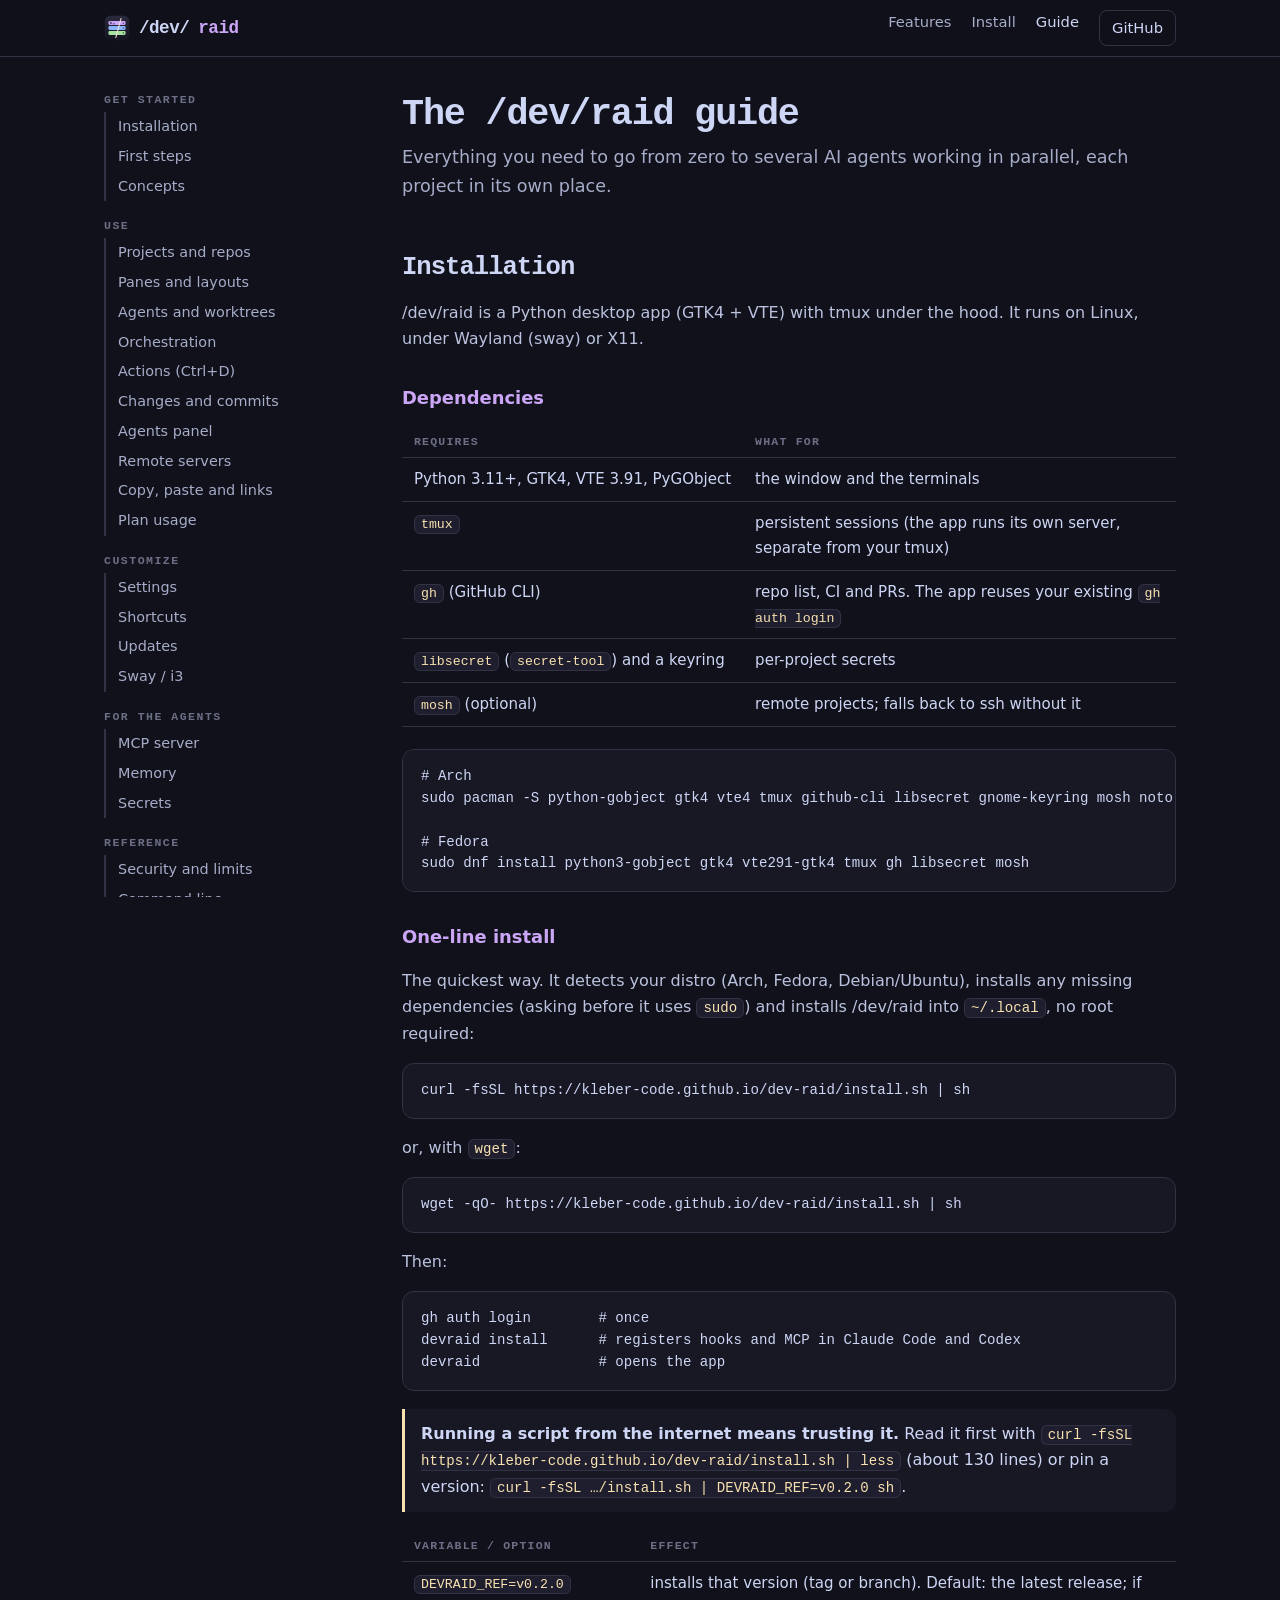
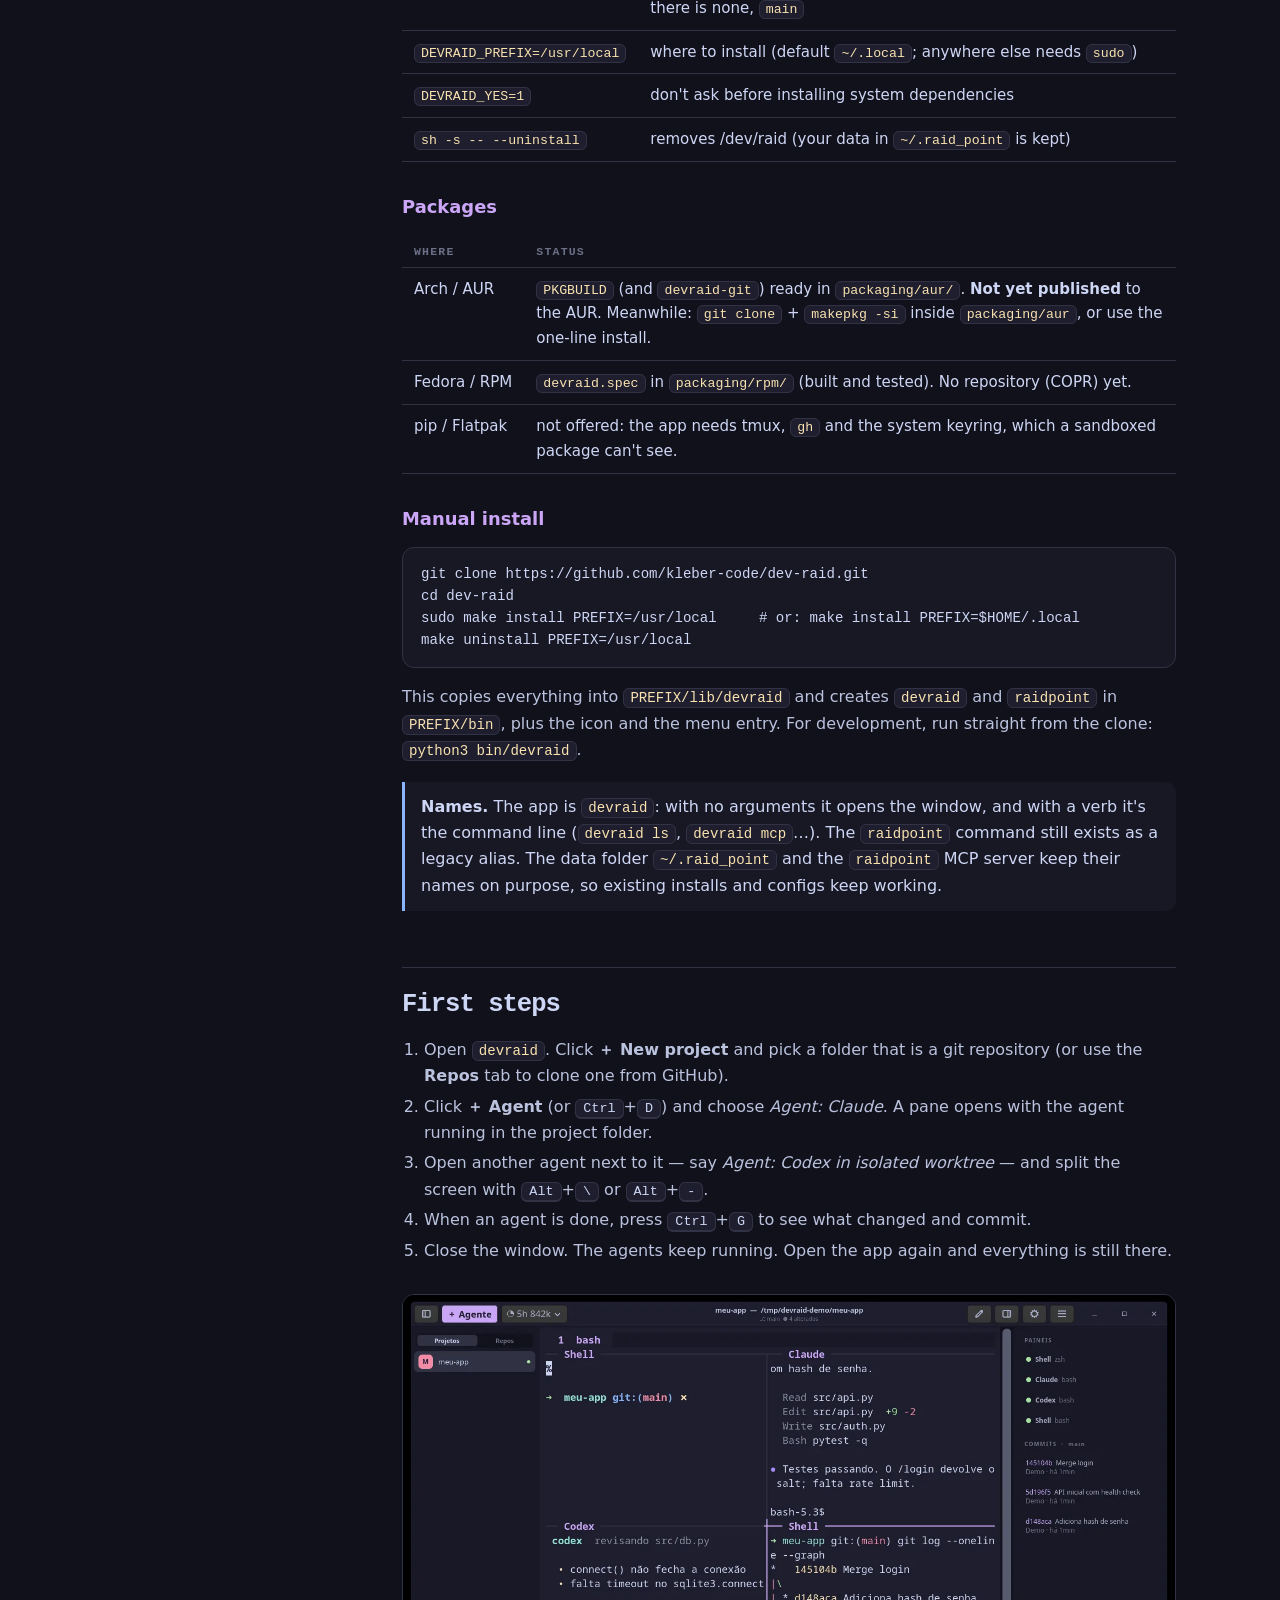
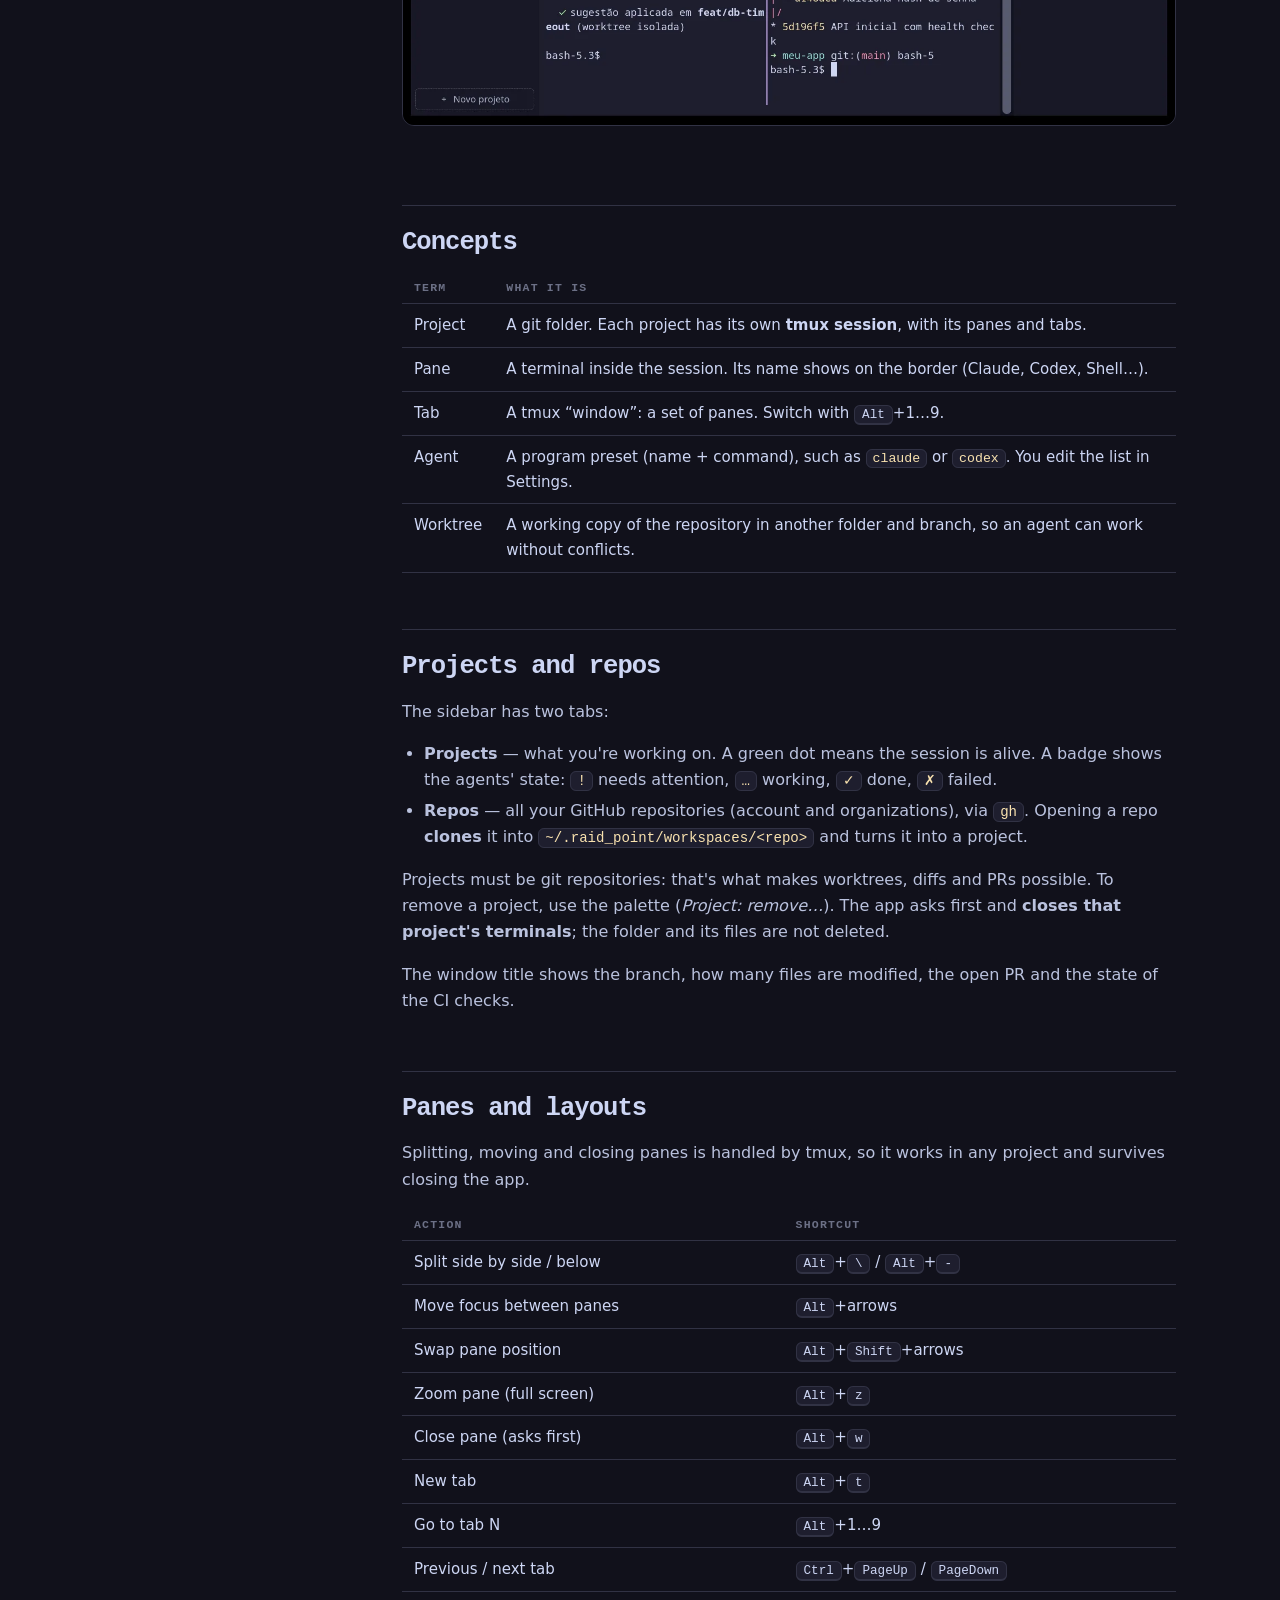
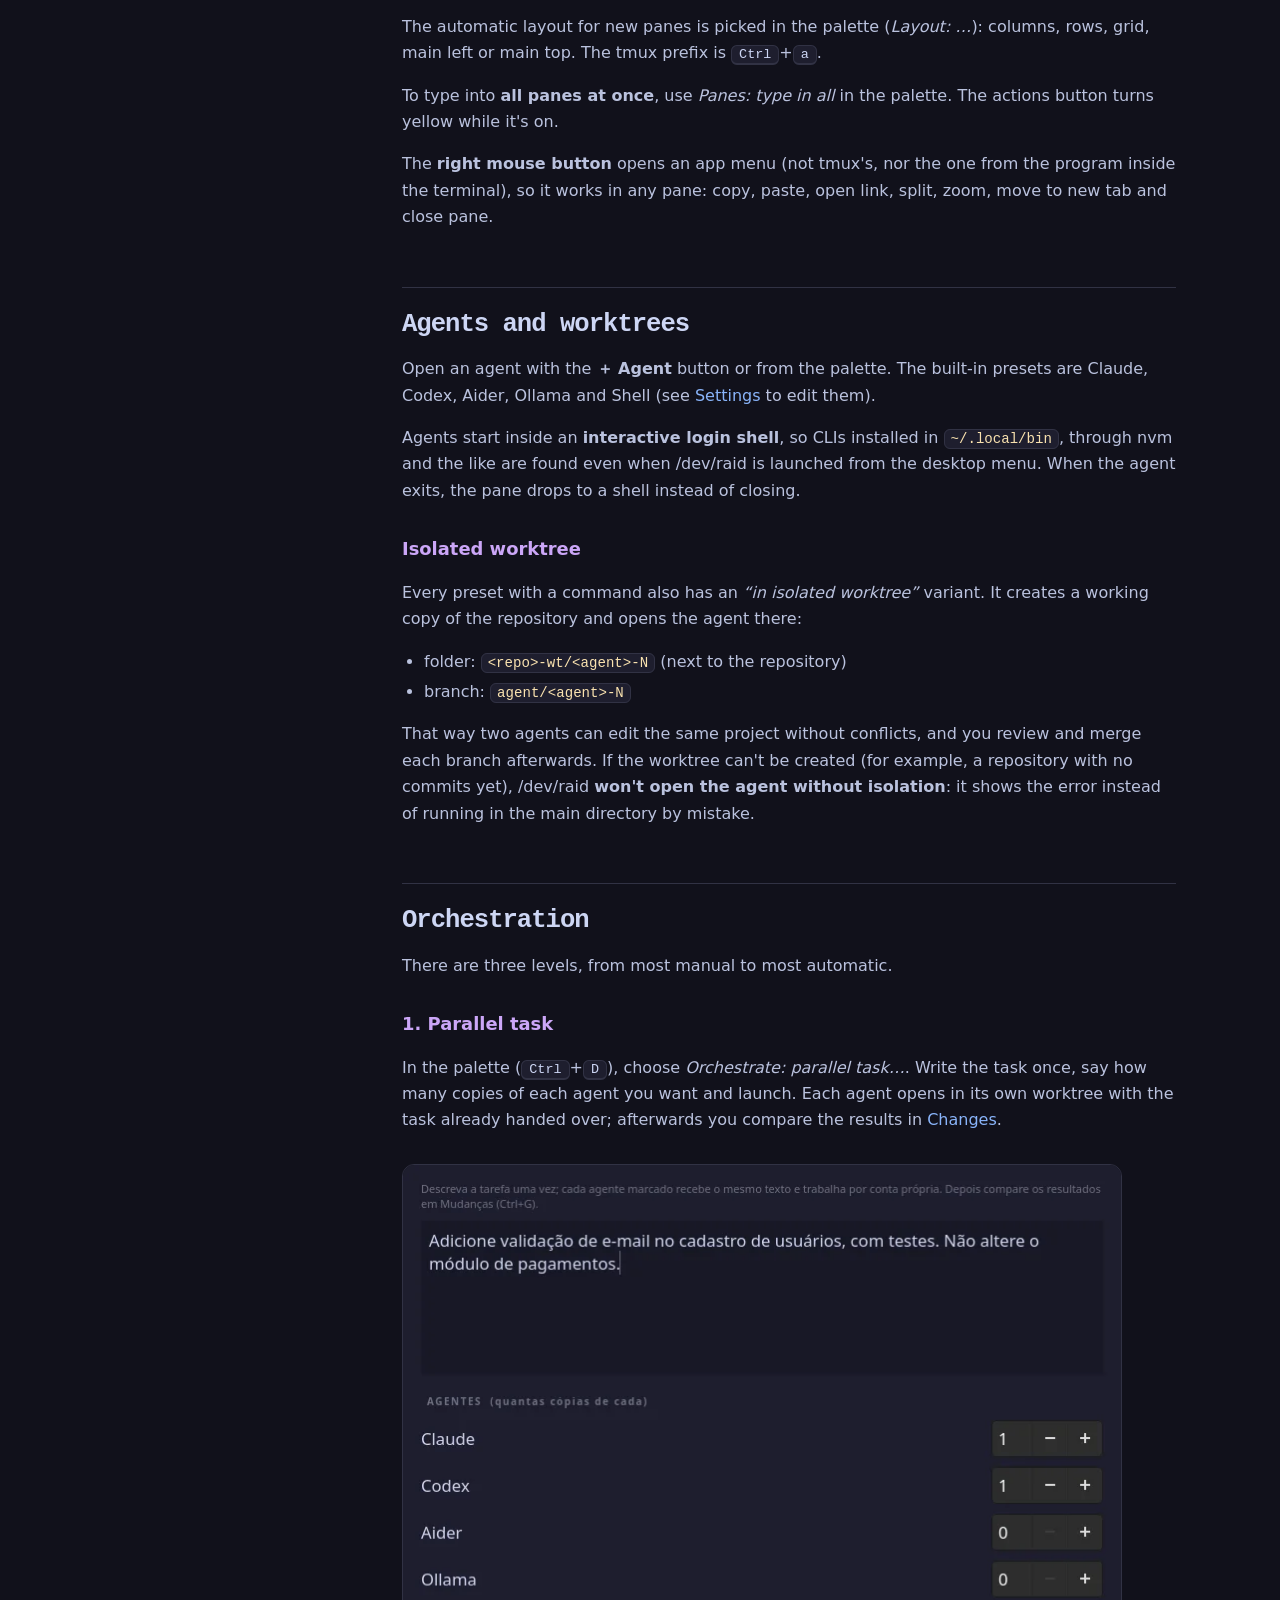
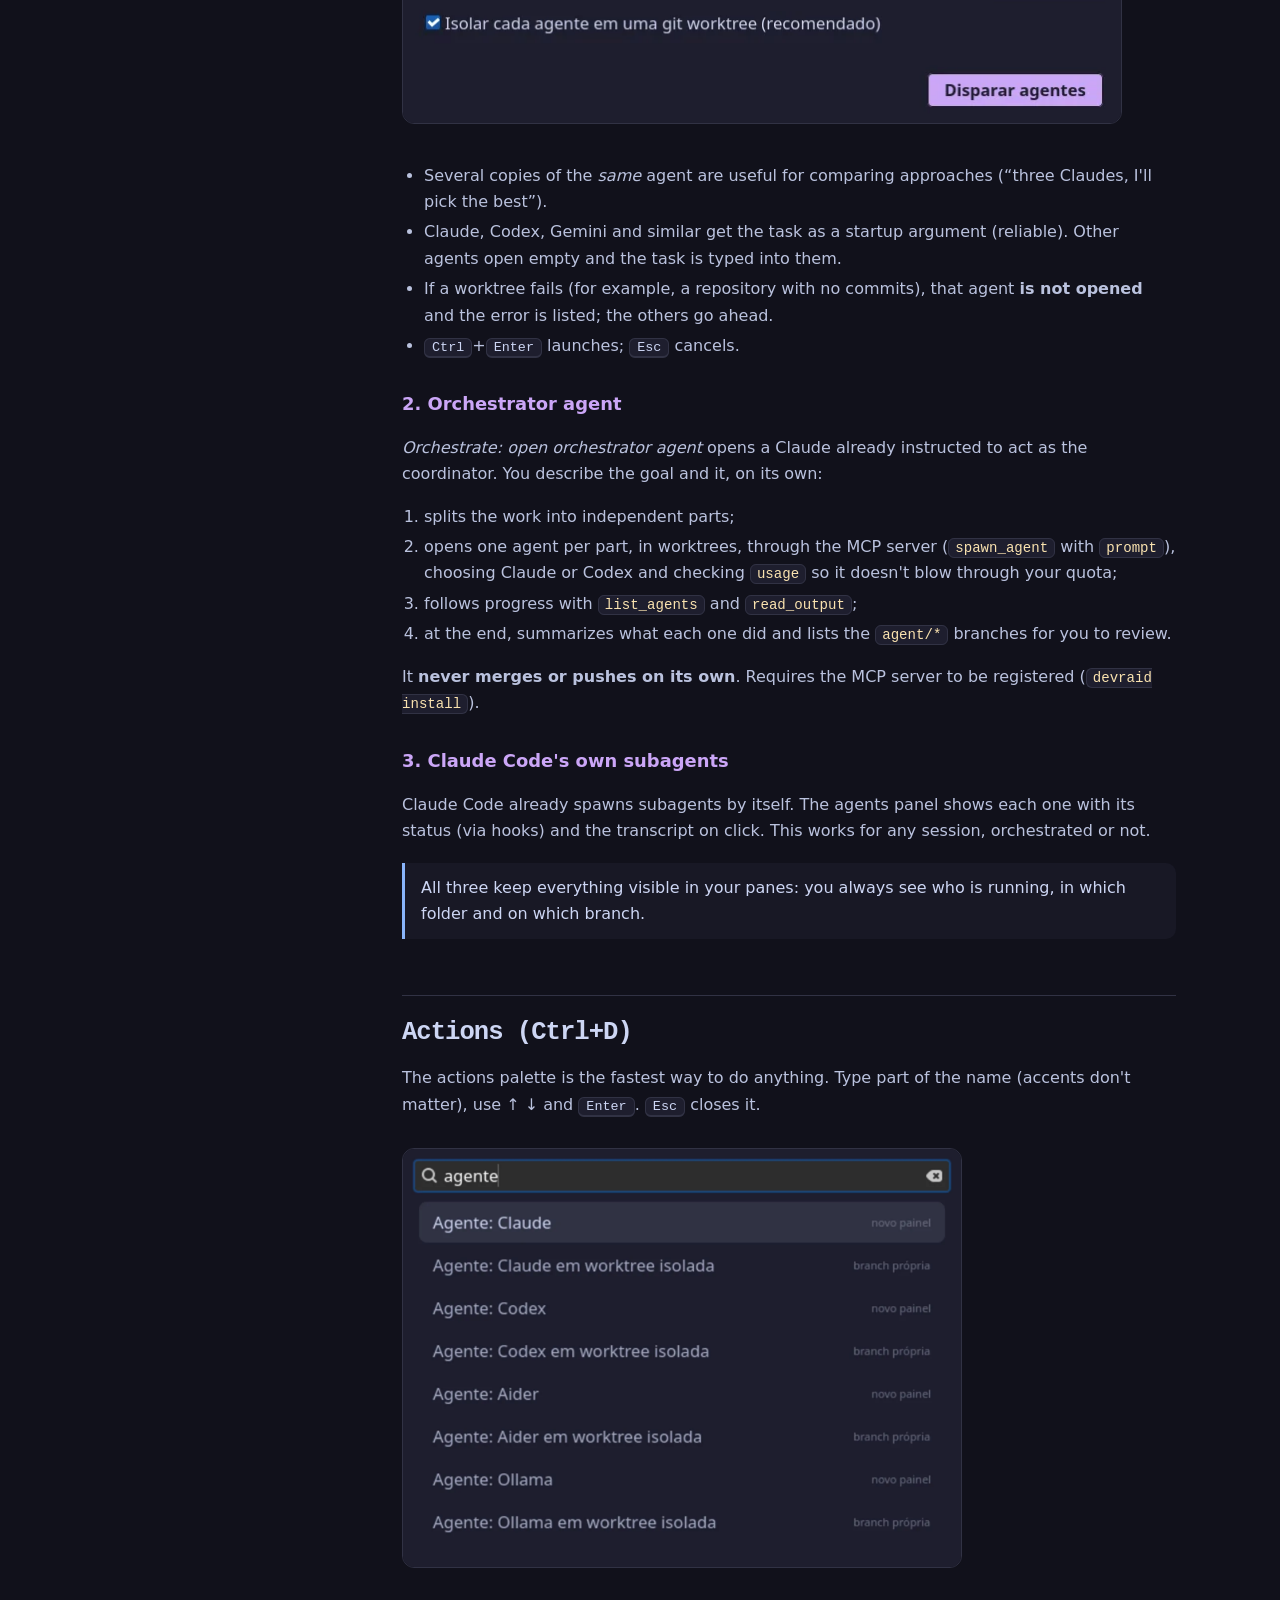
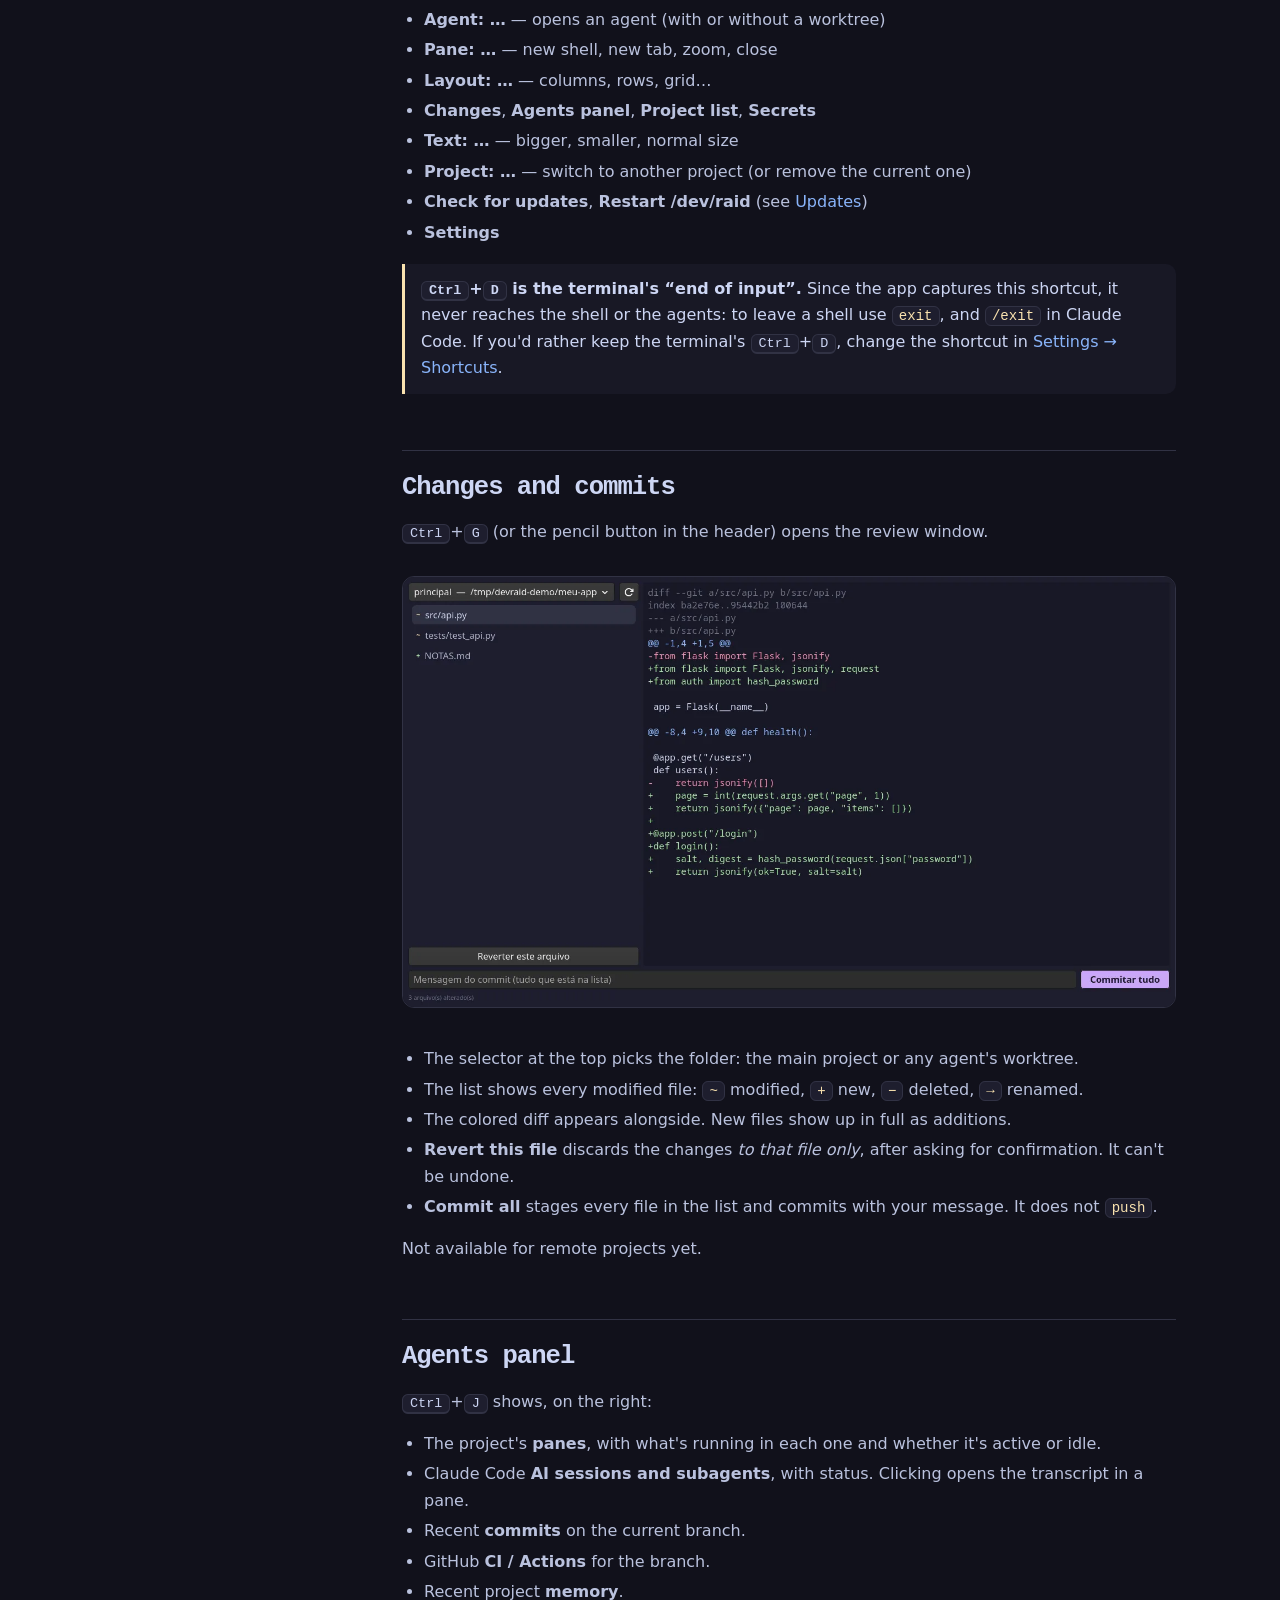
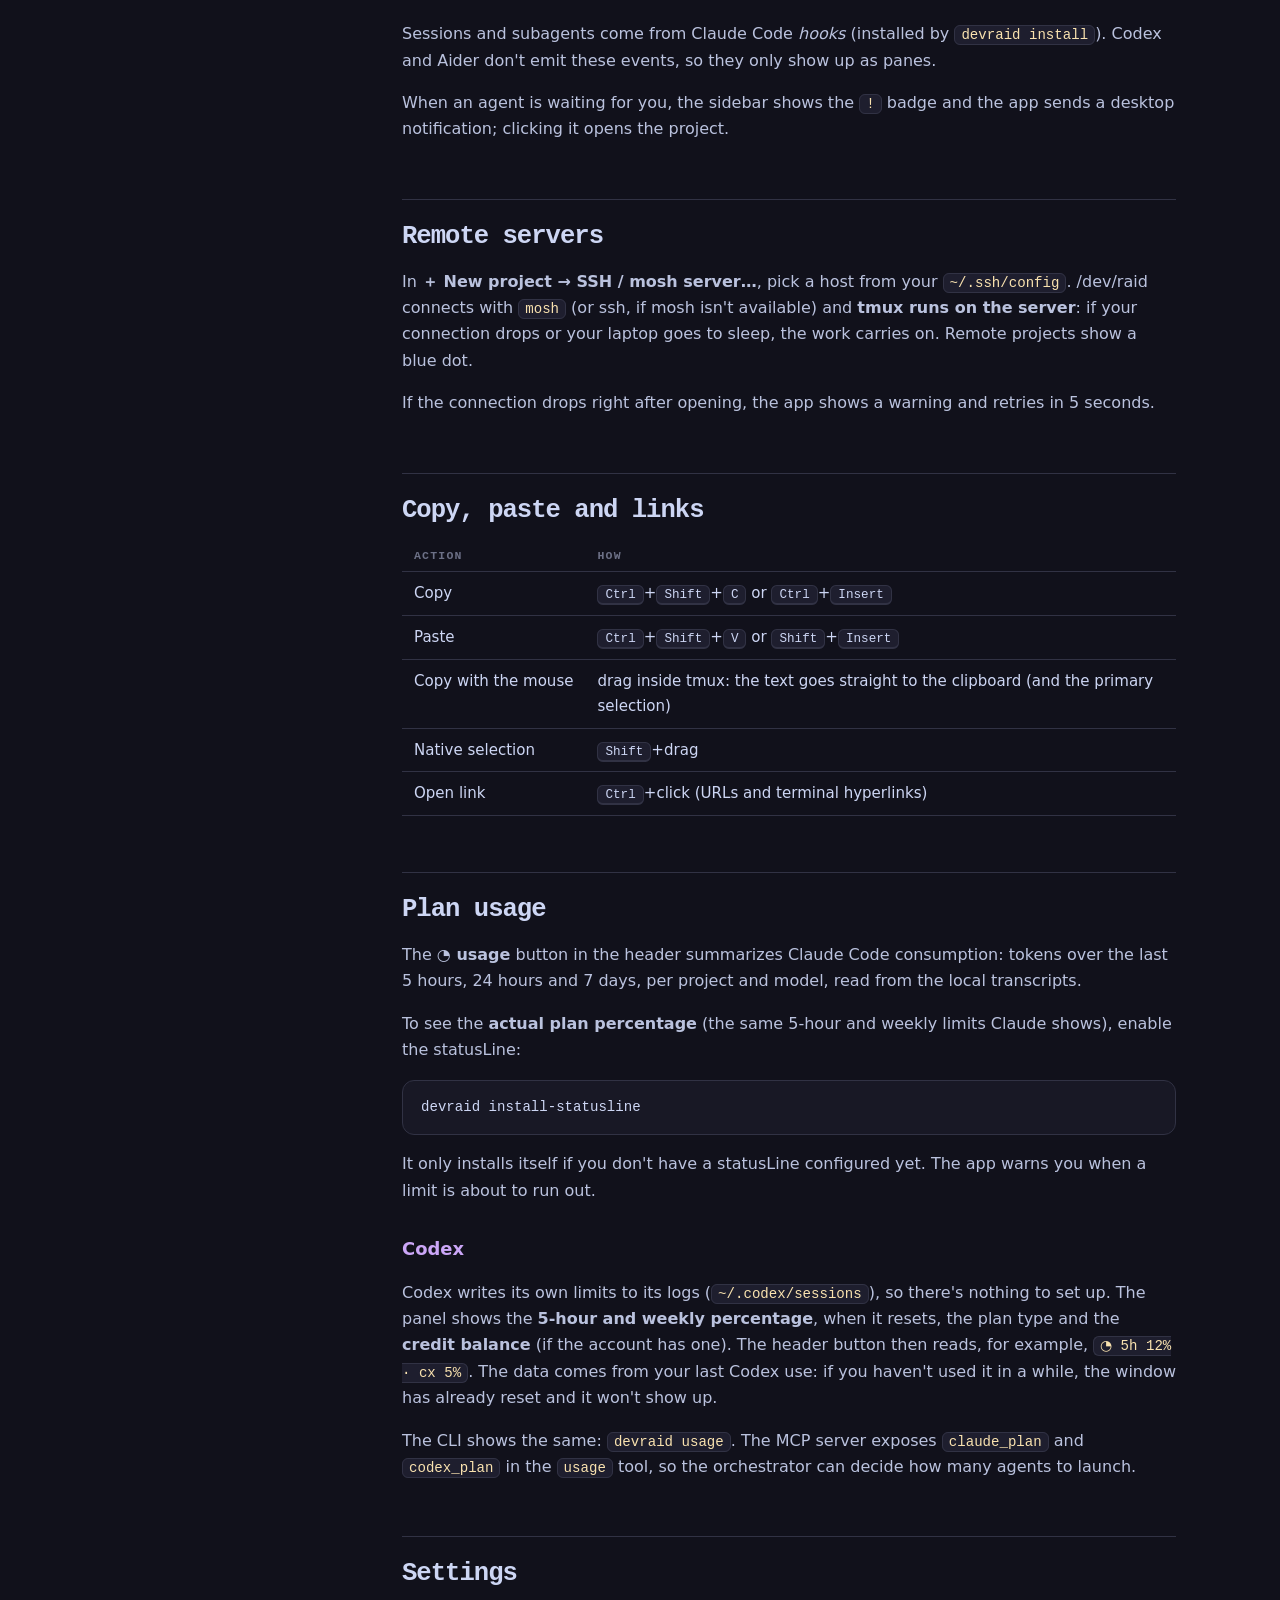
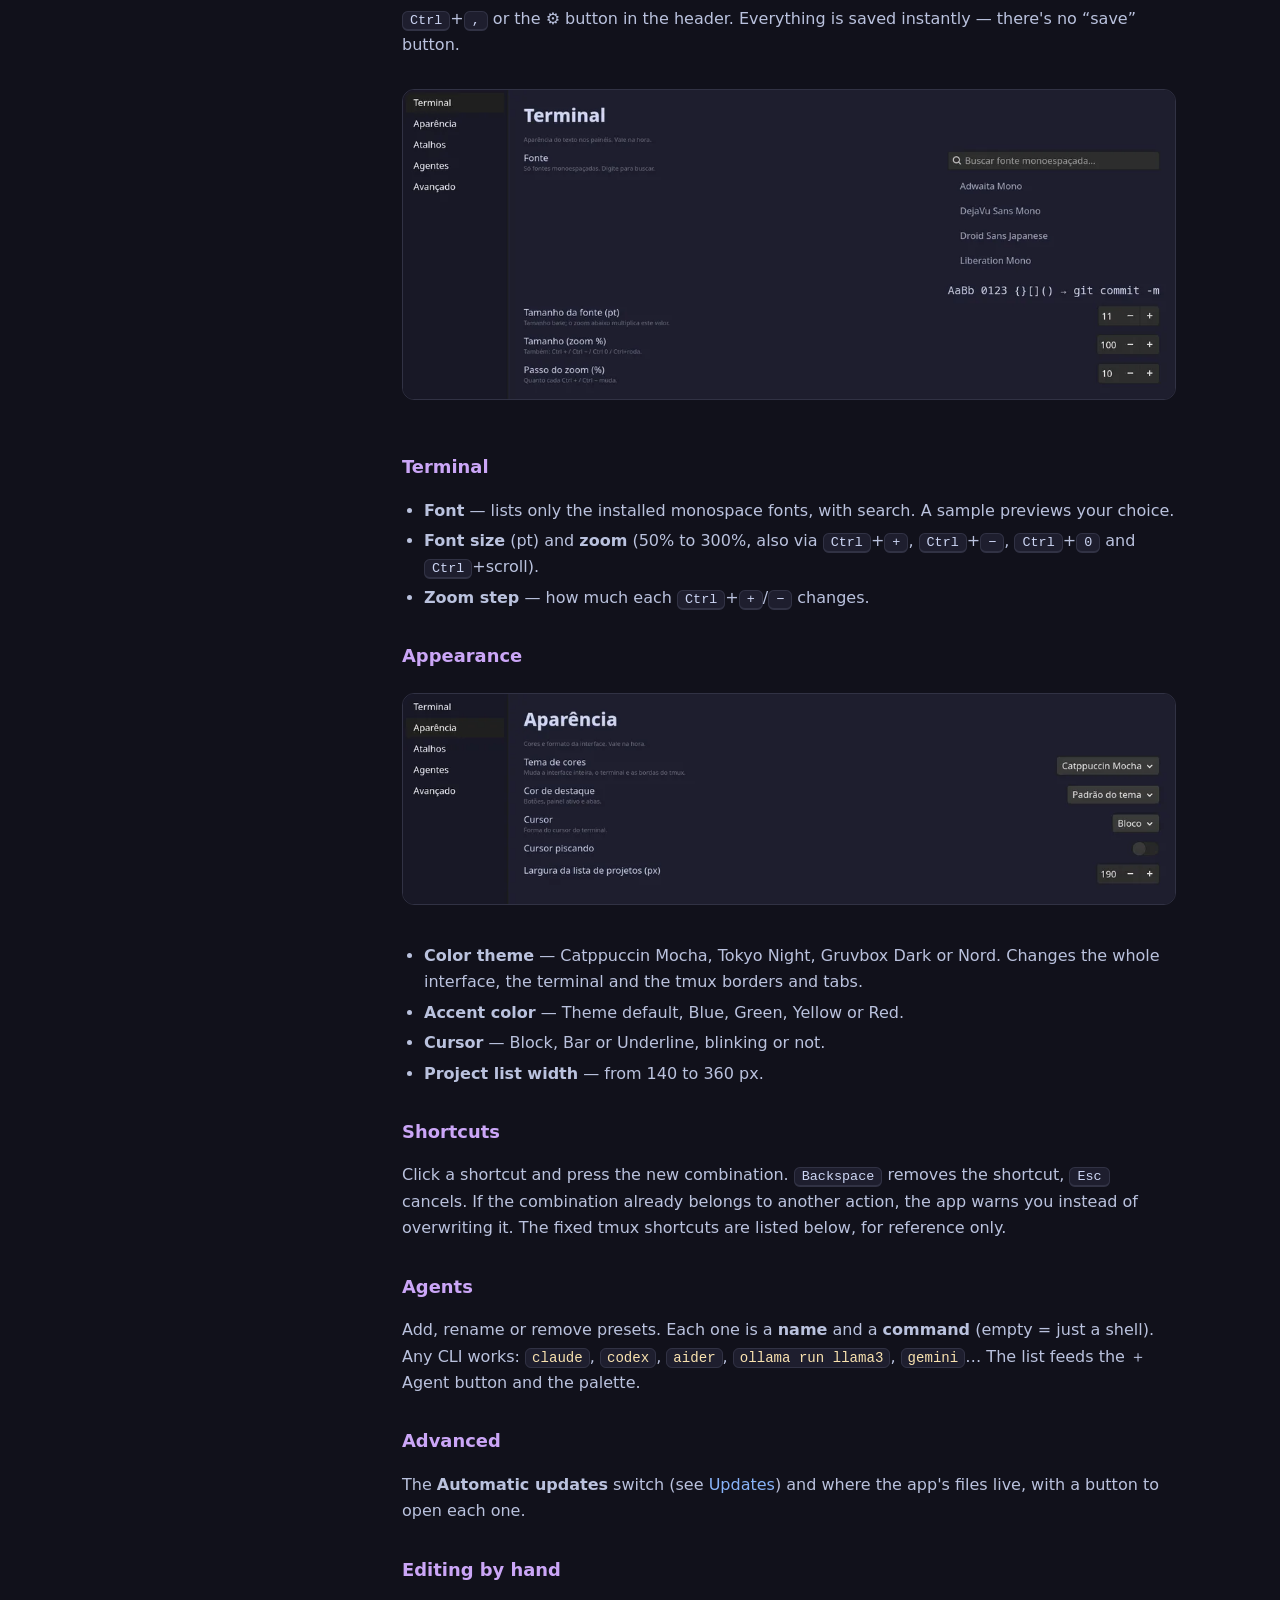
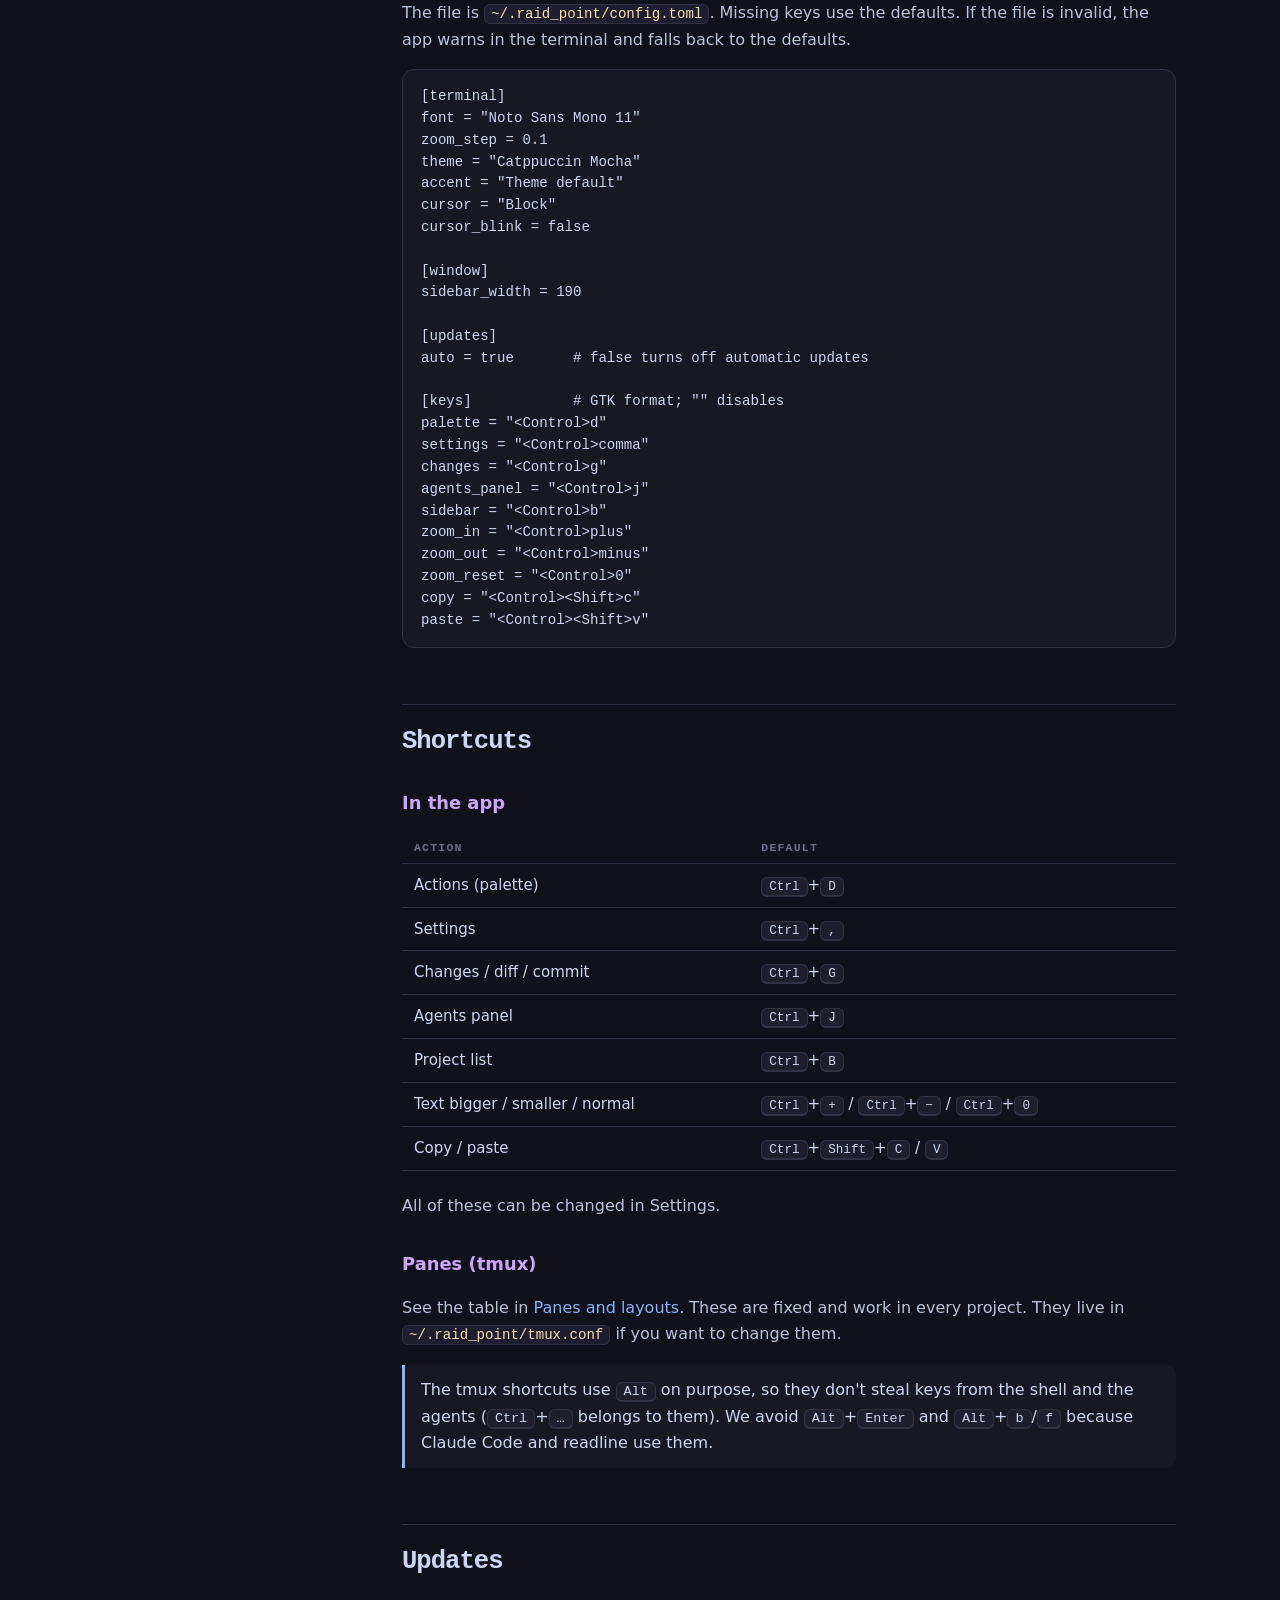
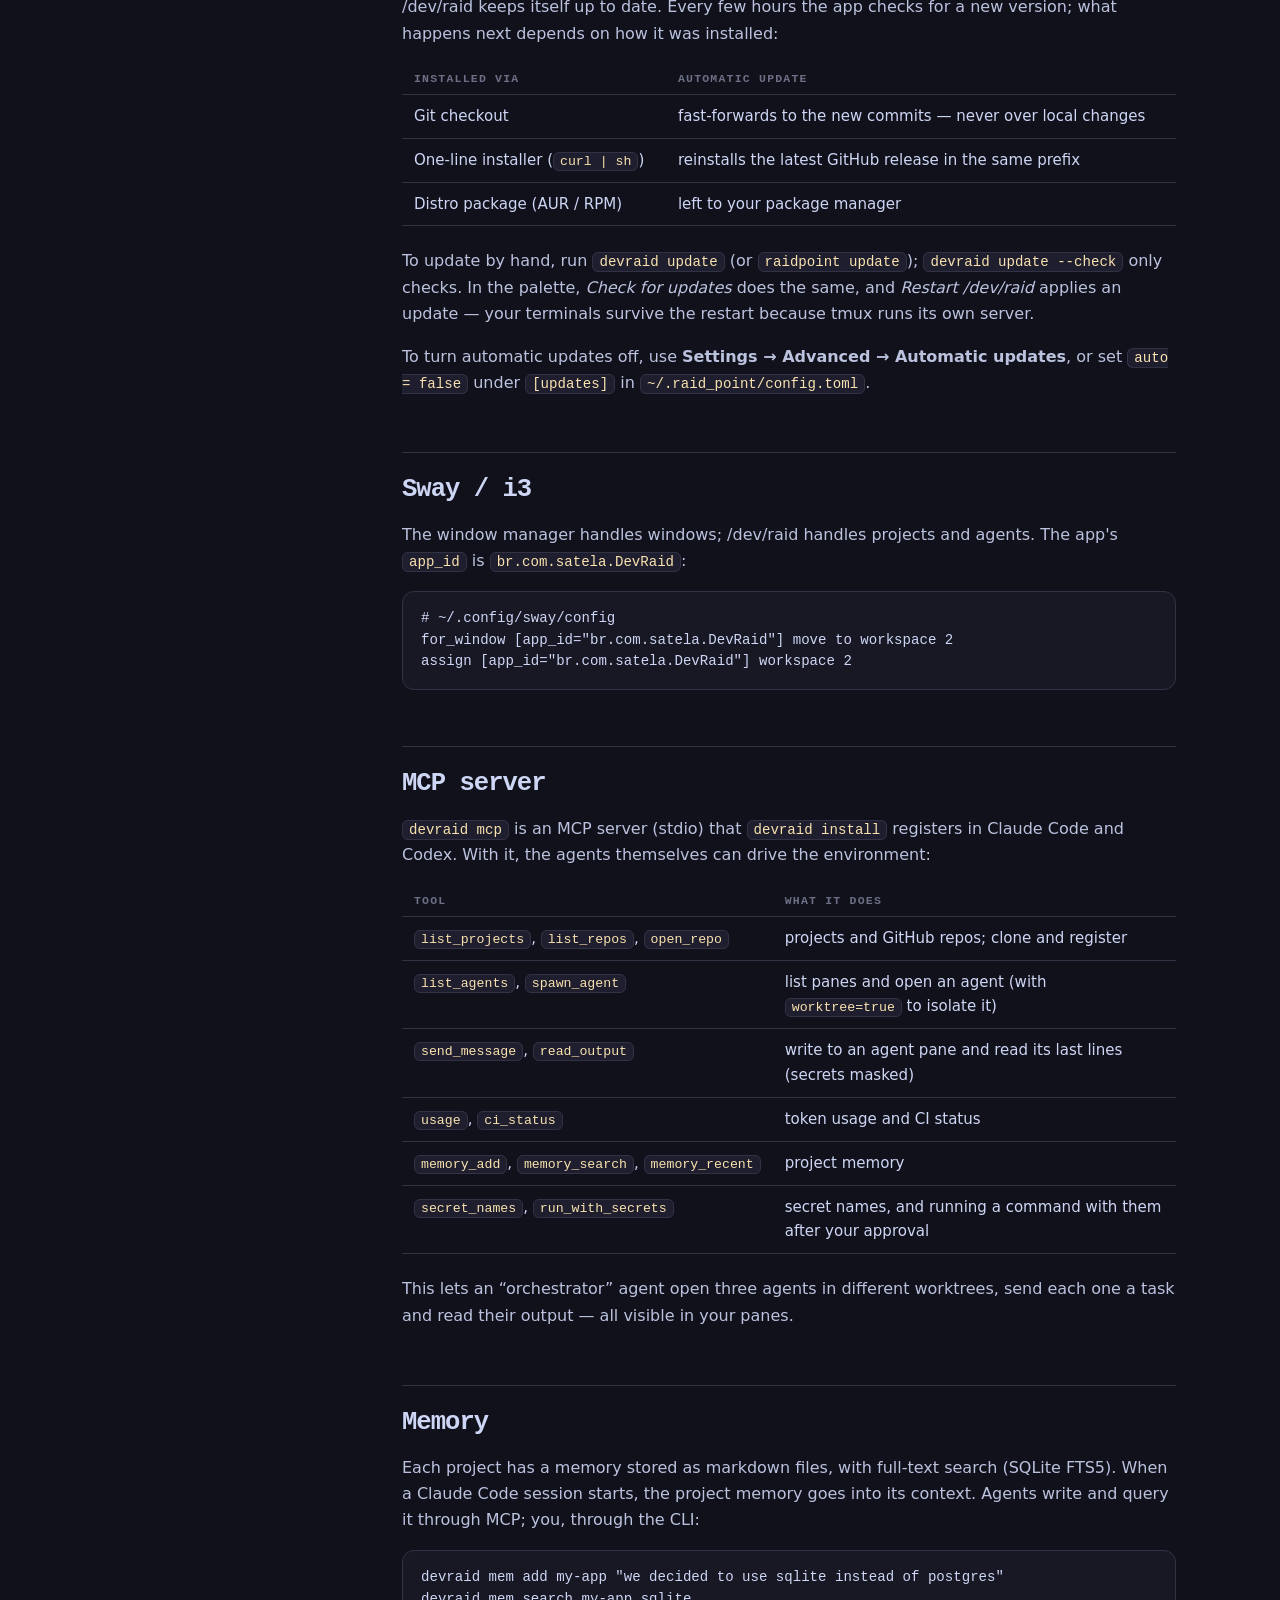
==== commit c5046940: "Switch everything to English, fix agent spawn, add auto-update - Translate the app, CLI, MCP server," ====
--- a/docs/guia.html
+++ b/docs/guia.html
@@ -1,429 +1,26 @@
 <!doctype html>
-<html lang="pt-BR">
+<html lang="en">
 <head>
 <meta charset="utf-8">
-<meta name="viewport" content="width=device-width, initial-scale=1">
-<title>Guia — /dev/raid</title>
-<meta name="description" content="Guia completo do /dev/raid: instalação, projetos, agentes, worktrees, atalhos, configurações, MCP, memória, segredos e segurança.">
-<meta name="theme-color" content="#11111b">
-<link rel="icon" href="favicon.svg" type="image/svg+xml">
-<link rel="stylesheet" href="style.css">
+<title>Guide — /dev/raid</title>
+<meta name="robots" content="noindex">
+<link rel="canonical" href="https://kleber-code.github.io/dev-raid/guide.html">
+<meta http-equiv="refresh" content="0; url=guide.html">
+<script>
+  // Old Portuguese anchors -> new English ones; unknown hashes are kept as-is.
+  (function () {
+    var map = {instalacao: "install", "primeiros-passos": "getting-started", conceitos: "concepts",
+      projetos: "projects", paineis: "panes", agentes: "agents", orquestracao: "orchestration",
+      acoes: "actions", mudancas: "changes", "painel-agentes": "agents-panel", remoto: "remote",
+      "copiar-links": "copy-paste", uso: "usage", configuracoes: "settings", atalhos: "shortcuts",
+      memoria: "memory", segredos: "secrets", seguranca: "security", arquivos: "files",
+      problemas: "troubleshooting", desenvolvimento: "development"};
+    var h = location.hash.slice(1);
+    location.replace("guide.html" + (h ? "#" + (map[h] || h) : ""));
+  })();
+</script>
 </head>
 <body>
-<header class="top"><div class="shell">
-  <a class="brand" href="./"><img src="logo.svg" alt="" width="26" height="26">/dev/<b>raid</b></a>
-  <nav>
-    <a href="./#recursos">Recursos</a>
-    <a href="./#instalar">Instalar</a>
-    <a class="on" href="guia.html">Guia</a>
-    <a class="gh" href="https://github.com/kleber-code/dev-raid">GitHub</a>
-  </nav>
-</div></header>
-
-<div class="shell doc">
-<aside class="toc">
-  <h4>Começar</h4>
-  <a href="#instalacao">Instalação</a>
-  <a href="#primeiros-passos">Primeiros passos</a>
-  <a href="#conceitos">Conceitos</a>
-  <h4>Usar</h4>
-  <a href="#projetos">Projetos e repositórios</a>
-  <a href="#paineis">Painéis e layouts</a>
-  <a href="#agentes">Agentes e worktrees</a>
-  <a href="#orquestracao">Orquestração</a>
-  <a href="#acoes">Ações (Ctrl+D)</a>
-  <a href="#mudancas">Mudanças e commit</a>
-  <a href="#painel-agentes">Painel de agentes</a>
-  <a href="#remoto">Servidores remotos</a>
-  <a href="#copiar-links">Copiar, colar e links</a>
-  <a href="#uso">Uso do plano</a>
-  <h4>Personalizar</h4>
-  <a href="#configuracoes">Configurações</a>
-  <a href="#atalhos">Atalhos</a>
-  <a href="#sway">Sway / i3</a>
-  <h4>Para os agentes</h4>
-  <a href="#mcp">Servidor MCP</a>
-  <a href="#memoria">Memória</a>
-  <a href="#segredos">Segredos</a>
-  <h4>Referência</h4>
-  <a href="#seguranca">Segurança e limites</a>
-  <a href="#cli">Linha de comando</a>
-  <a href="#arquivos">Arquivos e variáveis</a>
-  <a href="#problemas">Solução de problemas</a>
-  <a href="#desenvolvimento">Desenvolvimento</a>
-</aside>
-
-<article>
-<h1>Guia do /dev/raid</h1>
-<p class="lede">Tudo para sair do zero a vários agentes de IA trabalhando em paralelo, cada projeto no seu lugar.</p>
-
-<h2 id="instalacao">Instalação</h2>
-<p>O /dev/raid é um app de desktop em Python (GTK4 + VTE) que usa o tmux por baixo. Funciona em Linux, com Wayland (sway) ou X11.</p>
-<h3>Dependências</h3>
-<table>
-<tr><th>Precisa de</th><th>Para quê</th></tr>
-<tr><td>Python 3.11+, GTK4, VTE 3.91, PyGObject</td><td>a janela e os terminais</td></tr>
-<tr><td><code>tmux</code></td><td>sessões persistentes (o app usa um servidor próprio, separado do seu tmux)</td></tr>
-<tr><td><code>gh</code> (GitHub CLI)</td><td>lista de repositórios, CI e PRs. O app reaproveita o seu <code>gh auth login</code></td></tr>
-<tr><td><code>libsecret</code> (<code>secret-tool</code>) e um chaveiro</td><td>segredos por projeto</td></tr>
-<tr><td><code>mosh</code> (opcional)</td><td>projetos remotos; sem ele cai para ssh</td></tr>
-</table>
-<pre><code># Arch
-sudo pacman -S python-gobject gtk4 vte4 tmux github-cli libsecret gnome-keyring mosh noto-fonts
-
-# Fedora
-sudo dnf install python3-gobject gtk4 vte291-gtk4 tmux gh libsecret mosh</code></pre>
-<h3>Instalar em uma linha</h3>
-<p>O jeito mais rápido. Detecta a sua distro (Arch, Fedora, Debian/Ubuntu), instala as dependências que faltarem (pergunta antes de usar o <code>sudo</code>) e instala o /dev/raid em <code>~/.local</code>, sem root:</p>
-<pre><code>curl -fsSL https://kleber-code.github.io/dev-raid/install.sh | sh</code></pre>
-<p>ou, com <code>wget</code>:</p>
-<pre><code>wget -qO- https://kleber-code.github.io/dev-raid/install.sh | sh</code></pre>
-<p>Depois:</p>
-<pre><code>gh auth login        # uma vez
-devraid install      # registra hooks e MCP no Claude Code e no Codex
-devraid              # abre o app</code></pre>
-<div class="note warn"><p><strong>Rodar um script da internet é confiar nele.</strong> Leia antes com <code>curl -fsSL https://kleber-code.github.io/dev-raid/install.sh | less</code> (são ~120 linhas) ou fixe uma versão: <code>curl -fsSL …/install.sh | DEVRAID_REF=v0.2.0 sh</code>.</p></div>
-<table>
-<tr><th>Variável / opção</th><th>Efeito</th></tr>
-<tr><td><code>DEVRAID_REF=v0.2.0</code></td><td>instala essa versão (tag ou branch). Sem isso: a última release; sem release, a <code>main</code></td></tr>
-<tr><td><code>DEVRAID_PREFIX=/usr/local</code></td><td>onde instalar (padrão <code>~/.local</code>; fora dele precisa de <code>sudo</code>)</td></tr>
-<tr><td><code>DEVRAID_YES=1</code></td><td>não perguntar antes de instalar dependências do sistema</td></tr>
-<tr><td><code>sh -s -- --uninstall</code></td><td>remove o /dev/raid (seus dados em <code>~/.raid_point</code> ficam)</td></tr>
-</table>
-<h3>Pacotes</h3>
-<table>
-<tr><th>Onde</th><th>Situação</th></tr>
-<tr><td>Arch / AUR</td><td><code>PKGBUILD</code> (e <code>devraid-git</code>) prontos em <code>packaging/aur/</code>. <strong>Ainda não publicados</strong> no AUR. Enquanto isso: <code>git clone</code> + <code>makepkg -si</code> dentro de <code>packaging/aur</code>, ou a instalação em uma linha.</td></tr>
-<tr><td>Fedora / RPM</td><td><code>devraid.spec</code> em <code>packaging/rpm/</code> (construído e testado). Ainda sem repositório (COPR).</td></tr>
-<tr><td>pip / Flatpak</td><td>não oferecidos: o app precisa do tmux, do <code>gh</code> e do chaveiro do sistema, que um pacote isolado não enxerga.</td></tr>
-</table>
-<h3>Instalar à mão</h3>
-<pre><code>git clone https://github.com/kleber-code/dev-raid.git
-cd dev-raid
-sudo make install PREFIX=/usr/local     # ou: make install PREFIX=$HOME/.local
-make uninstall PREFIX=/usr/local</code></pre>
-<p>Isso copia tudo para <code>PREFIX/lib/devraid</code> e cria <code>devraid</code> e <code>raidpoint</code> em <code>PREFIX/bin</code>, o ícone e a entrada de menu. Para desenvolver, rode direto do clone: <code>python3 bin/devraid</code>.</p>
-<div class="note"><p><strong>Nomes.</strong> O app é o <code>devraid</code>: sem argumentos abre a janela, e com um verbo é a linha de comando (<code>devraid ls</code>, <code>devraid mcp</code>…). O comando <code>raidpoint</code> continua existindo como atalho antigo. A pasta de dados <code>~/.raid_point</code> e o servidor MCP <code>raidpoint</code> mantêm o nome de propósito, para não quebrar instalações e configurações existentes.</p></div>
-
-<h2 id="primeiros-passos">Primeiros passos</h2>
-<ol>
-<li>Abra o <code>devraid</code>. Clique em <strong>＋ Novo projeto</strong> e escolha uma pasta que seja um repositório git (ou use a aba <strong>Repos</strong> para clonar um do GitHub).</li>
-<li>Clique em <strong>＋ Agente</strong> (ou <kbd>Ctrl</kbd>+<kbd>D</kbd>) e escolha <em>Agente: Claude</em>. Um painel abre com o agente rodando na pasta do projeto.</li>
-<li>Abra mais um agente ao lado — por exemplo <em>Agente: Codex em worktree isolada</em> — e divida a tela com <kbd>Alt</kbd>+<kbd>\</kbd> ou <kbd>Alt</kbd>+<kbd>-</kbd>.</li>
-<li>Quando um agente terminar, aperte <kbd>Ctrl</kbd>+<kbd>G</kbd> para ver o que mudou e commitar.</li>
-<li>Feche a janela. Os agentes continuam rodando. Abra o app de novo e tudo está lá.</li>
-</ol>
-<img src="img/main.webp" width="1400" height="780" alt="Janela principal com quatro painéis e o painel de agentes">
-
-<h2 id="conceitos">Conceitos</h2>
-<table>
-<tr><th>Termo</th><th>O que é</th></tr>
-<tr><td>Projeto</td><td>Uma pasta git. Cada projeto tem uma <strong>sessão tmux</strong> própria, com seus painéis e abas.</td></tr>
-<tr><td>Painel</td><td>Um terminal dentro da sessão. Tem um nome na borda (Claude, Codex, Shell…).</td></tr>
-<tr><td>Aba</td><td>Uma “janela” do tmux: um conjunto de painéis. Troque com <kbd>Alt</kbd>+1…9.</td></tr>
-<tr><td>Agente</td><td>Um preset de programa (nome + comando), como <code>claude</code> ou <code>codex</code>. Você edita a lista em Configurações.</td></tr>
-<tr><td>Worktree</td><td>Uma cópia de trabalho do repositório em outra pasta e branch, para um agente trabalhar sem conflito.</td></tr>
-</table>
-
-<h2 id="projetos">Projetos e repositórios</h2>
-<p>A barra lateral tem duas abas:</p>
-<ul>
-<li><strong>Projetos</strong> — o que você está mexendo. A bolinha verde indica sessão viva. Um selo mostra o estado dos agentes: <code>!</code> pedindo atenção, <code>…</code> trabalhando, <code>✓</code> terminou, <code>✗</code> falhou.</li>
-<li><strong>Repos</strong> — todos os seus repositórios do GitHub (conta e organizações), via <code>gh</code>. Abrir um repo o <strong>clona</strong> em <code>~/.raid_point/workspaces/&lt;repo&gt;</code> e o transforma em projeto.</li>
-</ul>
-<p>Projetos precisam ser git: é o que permite worktrees, diff e PRs. Para remover um projeto use a paleta (<em>Projeto: remover…</em>). O app pergunta antes e <strong>encerra os terminais</strong> daquele projeto; a pasta e os arquivos não são apagados.</p>
-<p>O título da janela mostra a branch, quantos arquivos estão alterados, o PR aberto e o estado dos checks do CI.</p>
-
-<h2 id="paineis">Painéis e layouts</h2>
-<p>Dividir, mover e fechar painéis é feito pelo tmux, então vale dentro de qualquer projeto e sobrevive ao fechamento do app.</p>
-<table>
-<tr><th>Ação</th><th>Atalho</th></tr>
-<tr><td>Dividir lado a lado / embaixo</td><td><kbd>Alt</kbd>+<kbd>\</kbd> / <kbd>Alt</kbd>+<kbd>-</kbd></td></tr>
-<tr><td>Foco entre painéis</td><td><kbd>Alt</kbd>+setas</td></tr>
-<tr><td>Trocar painel de lugar</td><td><kbd>Alt</kbd>+<kbd>Shift</kbd>+setas</td></tr>
-<tr><td>Zoom no painel (tela cheia)</td><td><kbd>Alt</kbd>+<kbd>z</kbd></td></tr>
-<tr><td>Fechar painel (pergunta antes)</td><td><kbd>Alt</kbd>+<kbd>w</kbd></td></tr>
-<tr><td>Nova aba</td><td><kbd>Alt</kbd>+<kbd>t</kbd></td></tr>
-<tr><td>Ir para a aba N</td><td><kbd>Alt</kbd>+1…9</td></tr>
-<tr><td>Aba anterior / próxima</td><td><kbd>Ctrl</kbd>+<kbd>PageUp</kbd> / <kbd>PageDown</kbd></td></tr>
-</table>
-<p>O layout automático dos painéis novos é escolhido na paleta (<em>Layout: …</em>): colunas, linhas, grade, principal à esquerda ou principal em cima. O prefixo do tmux é <kbd>Ctrl</kbd>+<kbd>a</kbd>.</p>
-<p>Para digitar em <strong>todos os painéis ao mesmo tempo</strong>, use <em>Painéis: digitar em todos</em> na paleta. O botão de ações fica amarelo enquanto estiver ligado.</p>
-<p>O <strong>botão direito</strong> do mouse abre um menu do app (e não do tmux ou do programa dentro do terminal), por isso funciona em qualquer painel: copiar, colar, abrir link, dividir, zoom, mover para nova aba e fechar painel.</p>
-
-<h2 id="agentes">Agentes e worktrees</h2>
-<p>Abra um agente pelo botão <strong>＋ Agente</strong> ou pela paleta. Os presets de fábrica são Claude, Codex, Aider, Ollama e Shell (veja <a href="#configuracoes">Configurações</a> para editar).</p>
-<h3>Worktree isolada</h3>
-<p>Cada preset com comando tem a versão <em>“em worktree isolada”</em>. Ela cria uma cópia de trabalho do repositório e abre o agente nela:</p>
-<ul>
-<li>pasta: <code>&lt;repo&gt;-wt/&lt;agente&gt;-N</code> (ao lado do repositório)</li>
-<li>branch: <code>agent/&lt;agente&gt;-N</code></li>
-</ul>
-<p>Assim dois agentes editam o mesmo projeto sem conflito, e você revisa e junta cada branch depois. Se a worktree não puder ser criada (por exemplo, repositório sem nenhum commit), o /dev/raid <strong>não abre o agente sem isolamento</strong>: mostra o erro em vez de rodar no diretório principal por engano.</p>
-
-<h2 id="orquestracao">Orquestração</h2>
-<p>Há três níveis, do mais manual ao mais automático.</p>
-<h3>1. Tarefa em paralelo</h3>
-<p>Na paleta (<kbd>Ctrl</kbd>+<kbd>D</kbd>) escolha <em>Orquestrar: tarefa em paralelo…</em>. Escreva a tarefa uma vez, diga quantas cópias de cada agente quer e dispare. Cada agente abre na sua própria worktree com a tarefa já entregue; depois você compara os resultados em <a href="#mudancas">Mudanças</a>.</p>
-<img src="img/parallel.webp" width="720" height="560" loading="lazy" alt="Diálogo Tarefa em paralelo com uma tarefa escrita, 1 cópia de Claude, 1 de Codex e a opção de worktree marcada">
-<ul>
-<li>Várias cópias do <em>mesmo</em> agente servem para comparar abordagens (“três Claudes, escolho o melhor”).</li>
-<li>Claude, Codex, Gemini e similares recebem a tarefa como argumento de inicialização (confiável). Os outros abrem vazios e a tarefa é digitada neles.</li>
-<li>Se alguma worktree falhar (por exemplo, repositório sem commits), aquele agente <strong>não é aberto</strong> e o erro é listado; os outros seguem.</li>
-<li><kbd>Ctrl</kbd>+<kbd>Enter</kbd> dispara; <kbd>Esc</kbd> cancela.</li>
-</ul>
-<h3>2. Agente orquestrador</h3>
-<p><em>Orquestrar: abrir agente orquestrador</em> abre um Claude já instruído a ser o coordenador. Você descreve o objetivo e ele, sozinho:</p>
-<ol>
-<li>divide o trabalho em partes independentes;</li>
-<li>abre um agente por parte, em worktrees, pelo servidor MCP (<code>spawn_agent</code> com <code>prompt</code>), escolhendo Claude ou Codex e olhando <code>usage</code> para não estourar a sua cota;</li>
-<li>acompanha com <code>list_agents</code> e <code>read_output</code>;</li>
-<li>no fim resume o que cada um fez e lista as branches <code>agent/*</code> para você revisar.</li>
-</ol>
-<p>Ele <strong>não faz merge nem push sozinho</strong>. Requer o MCP registrado (<code>devraid install</code>).</p>
-<h3>3. Subagentes do próprio Claude Code</h3>
-<p>O Claude Code já cria subagentes por conta própria. O painel de agentes mostra cada um com status (via hooks) e o transcript ao clicar. Vale para qualquer sessão, orquestrada ou não.</p>
-<div class="note"><p>As três formas deixam tudo visível nos seus painéis: você sempre vê quem está rodando, em qual pasta e em qual branch.</p></div>
-
-<h2 id="acoes">Ações (Ctrl+D)</h2>
-<p>A paleta de ações é a forma mais rápida de fazer qualquer coisa. Digite parte do nome (sem se preocupar com acentos), use ↑ ↓ e <kbd>Enter</kbd>. <kbd>Esc</kbd> fecha.</p>
-<img src="img/palette.webp" width="560" height="420" loading="lazy" alt="Paleta de ações filtrada por agente">
-<ul>
-<li><strong>Agente: …</strong> — abre um agente (com ou sem worktree)</li>
-<li><strong>Painel: …</strong> — novo shell, nova aba, zoom, fechar</li>
-<li><strong>Layout: …</strong> — colunas, linhas, grade…</li>
-<li><strong>Mudanças</strong>, <strong>Painel de agentes</strong>, <strong>Lista de projetos</strong>, <strong>Segredos</strong></li>
-<li><strong>Texto: …</strong> — aumentar, diminuir, tamanho normal</li>
-<li><strong>Projeto: …</strong> — trocar para outro projeto (ou remover o atual)</li>
-<li><strong>Configurações</strong></li>
-</ul>
-<div class="note warn"><p><strong><kbd>Ctrl</kbd>+<kbd>D</kbd> é o “fim de entrada” do terminal.</strong> Como o app captura esse atalho, ele não chega ao shell nem aos agentes: para sair de um shell use <code>exit</code>, e <code>/exit</code> no Claude Code. Se preferir manter o <kbd>Ctrl</kbd>+<kbd>D</kbd> do terminal, troque o atalho em <a href="#configuracoes">Configurações → Atalhos</a>.</p></div>
-
-<h2 id="mudancas">Mudanças e commit</h2>
-<p><kbd>Ctrl</kbd>+<kbd>G</kbd> (ou o botão de lápis no cabeçalho) abre a janela de revisão.</p>
-<img src="img/changes.webp" width="1400" height="780" loading="lazy" alt="Janela de Mudanças com o diff de src/api.py">
-<ul>
-<li>O seletor do topo escolhe a pasta: o projeto principal ou a worktree de qualquer agente.</li>
-<li>A lista mostra cada arquivo alterado: <code>~</code> modificado, <code>+</code> novo, <code>−</code> apagado, <code>→</code> renomeado.</li>
-<li>O diff aparece colorido ao lado. Arquivos novos aparecem inteiros como adição.</li>
-<li><strong>Reverter este arquivo</strong> descarta as mudanças <em>só daquele arquivo</em>, depois de pedir confirmação. Não dá para desfazer.</li>
-<li><strong>Commitar tudo</strong> adiciona todos os arquivos da lista e faz o commit com a sua mensagem. Não faz <code>push</code>.</li>
-</ul>
-<p>Ainda não funciona em projetos remotos.</p>
-
-<h2 id="painel-agentes">Painel de agentes</h2>
-<p><kbd>Ctrl</kbd>+<kbd>J</kbd> mostra, à direita:</p>
-<ul>
-<li><strong>Painéis</strong> do projeto, com o que está rodando em cada um e se está ativo ou parado.</li>
-<li><strong>Sessões de IA e subagentes</strong> do Claude Code, com status. Clicar abre o transcript em um painel.</li>
-<li><strong>Commits</strong> recentes da branch atual.</li>
-<li><strong>CI / Actions</strong> do GitHub para a branch.</li>
-<li><strong>Memória</strong> recente do projeto.</li>
-</ul>
-<p>As sessões e subagentes vêm dos <em>hooks</em> do Claude Code (instalados por <code>devraid install</code>). O Codex e o Aider não emitem esses eventos, então aparecem só como painéis.</p>
-<p>Quando um agente fica esperando por você, a barra lateral mostra o selo <code>!</code> e o app envia uma notificação do sistema; clicar nela abre o projeto.</p>
-
-<h2 id="remoto">Servidores remotos</h2>
-<p>Em <strong>＋ Novo projeto → Servidor SSH / mosh…</strong> escolha um host do seu <code>~/.ssh/config</code>. O /dev/raid conecta com <code>mosh</code> (ou ssh, se não houver mosh) e o <strong>tmux roda no servidor</strong>: se a sua conexão cair ou o notebook dormir, o trabalho continua lá. Projetos remotos aparecem com bolinha azul.</p>
-<p>Se a conexão cair logo ao abrir, o app mostra um aviso e tenta de novo em 5 segundos.</p>
-
-<h2 id="copiar-links">Copiar, colar e links</h2>
-<table>
-<tr><th>Ação</th><th>Como</th></tr>
-<tr><td>Copiar</td><td><kbd>Ctrl</kbd>+<kbd>Shift</kbd>+<kbd>C</kbd> ou <kbd>Ctrl</kbd>+<kbd>Insert</kbd></td></tr>
-<tr><td>Colar</td><td><kbd>Ctrl</kbd>+<kbd>Shift</kbd>+<kbd>V</kbd> ou <kbd>Shift</kbd>+<kbd>Insert</kbd></td></tr>
-<tr><td>Copiar com o mouse</td><td>arraste dentro do tmux: o texto vai sozinho para a área de transferência (e para a seleção primária)</td></tr>
-<tr><td>Seleção nativa</td><td><kbd>Shift</kbd>+arrastar</td></tr>
-<tr><td>Abrir link</td><td><kbd>Ctrl</kbd>+clique (URLs e hyperlinks do terminal)</td></tr>
-</table>
-
-<h2 id="uso">Uso do plano</h2>
-<p>O botão <strong>◔ uso</strong> do cabeçalho resume o consumo do Claude Code: tokens nas últimas 5 horas, 24 horas e 7 dias, por projeto e modelo, lidos dos transcripts locais.</p>
-<p>Para ver o <strong>percentual real do plano</strong> (os mesmos 5h e semana que o Claude mostra), ative o statusLine:</p>
-<pre><code>devraid install-statusline</code></pre>
-<p>Ele só se instala se você ainda não tiver um statusLine configurado. O app avisa quando um limite está perto de estourar.</p>
-<h3>Codex</h3>
-<p>O Codex grava o próprio limite nos logs (<code>~/.codex/sessions</code>), então não precisa configurar nada. O painel mostra o <strong>percentual de 5 horas e da semana</strong>, quando reseta, o tipo de plano e o <strong>saldo de créditos</strong> (se a conta tiver). O botão do cabeçalho vira, por exemplo, <code>◔ 5h 12% · cx 5%</code>. Os dados são do último uso do Codex: se faz tempo que você não o usa, a janela já reiniciou e ele não aparece.</p>
-<p>A CLI mostra o mesmo: <code>devraid usage</code>. O MCP expõe <code>claude_plan</code> e <code>codex_plan</code> na ferramenta <code>usage</code>, para o orquestrador decidir quantos agentes disparar.</p>
-
-<h2 id="configuracoes">Configurações</h2>
-<p><kbd>Ctrl</kbd>+<kbd>,</kbd> ou o botão ⚙ no cabeçalho. Tudo é salvo na hora, sem botão “salvar”.</p>
-<img src="img/settings.webp" width="1100" height="440" loading="lazy" alt="Painel de configurações, página Terminal, com busca de fonte monoespaçada">
-<h3>Terminal</h3>
-<ul>
-<li><strong>Fonte</strong> — lista só as fontes monoespaçadas instaladas, com busca. Uma amostra mostra a escolhida.</li>
-<li><strong>Tamanho da fonte</strong> (pt) e <strong>zoom</strong> (50% a 300%, também por <kbd>Ctrl</kbd>+<kbd>+</kbd>, <kbd>Ctrl</kbd>+<kbd>−</kbd>, <kbd>Ctrl</kbd>+<kbd>0</kbd> e <kbd>Ctrl</kbd>+roda).</li>
-<li><strong>Passo do zoom</strong> — quanto cada <kbd>Ctrl</kbd>+<kbd>+</kbd>/<kbd>−</kbd> muda.</li>
-</ul>
-<h3>Aparência</h3>
-<img src="img/appearance.webp" width="1100" height="299" loading="lazy" alt="Página Aparência: tema, cor de destaque, cursor e largura da lista">
-<ul>
-<li><strong>Tema de cores</strong> — Catppuccin Mocha, Tokyo Night, Gruvbox Dark ou Nord. Muda a interface inteira, o terminal e as bordas e abas do tmux.</li>
-<li><strong>Cor de destaque</strong> — padrão do tema, azul, verde, amarelo ou vermelho.</li>
-<li><strong>Cursor</strong> — bloco, barra ou sublinhado, piscando ou não.</li>
-<li><strong>Largura da lista de projetos</strong> — de 140 a 360 px.</li>
-</ul>
-<h3>Atalhos</h3>
-<p>Clique no atalho e aperte a nova combinação. <kbd>Backspace</kbd> remove o atalho, <kbd>Esc</kbd> cancela. Se a combinação já pertence a outra ação, o app avisa em vez de sobrescrever. Os atalhos fixos do tmux aparecem logo abaixo, só para consulta.</p>
-<h3>Agentes</h3>
-<p>Adicione, renomeie ou remova presets. Cada um é um <strong>nome</strong> e um <strong>comando</strong> (vazio = só um shell). Qualquer CLI serve: <code>claude</code>, <code>codex</code>, <code>aider</code>, <code>ollama run llama3</code>, <code>gemini</code>… A lista alimenta o botão ＋ Agente e a paleta.</p>
-<h3>Avançado</h3>
-<p>Mostra onde ficam os arquivos do app, com botão para abrir cada um.</p>
-<h3>Editar à mão</h3>
-<p>O arquivo é <code>~/.raid_point/config.toml</code>. Chaves ausentes usam o padrão. Se o arquivo estiver inválido, o app avisa no terminal e usa os padrões.</p>
-<pre><code>[terminal]
-font = "Noto Sans Mono 11"
-zoom_step = 0.1
-theme = "Catppuccin Mocha"
-accent = "Padrão do tema"
-cursor = "Bloco"
-cursor_blink = false
-
-[window]
-sidebar_width = 190
-
-[keys]            # formato GTK; "" desativa
-palette = "&lt;Control&gt;d"
-settings = "&lt;Control&gt;comma"
-changes = "&lt;Control&gt;g"
-agents_panel = "&lt;Control&gt;j"
-sidebar = "&lt;Control&gt;b"
-zoom_in = "&lt;Control&gt;plus"
-zoom_out = "&lt;Control&gt;minus"
-zoom_reset = "&lt;Control&gt;0"
-copy = "&lt;Control&gt;&lt;Shift&gt;c"
-paste = "&lt;Control&gt;&lt;Shift&gt;v"</code></pre>
-
-<h2 id="atalhos">Atalhos</h2>
-<h3>No app</h3>
-<table>
-<tr><th>Ação</th><th>Padrão</th></tr>
-<tr><td>Ações (paleta)</td><td><kbd>Ctrl</kbd>+<kbd>D</kbd></td></tr>
-<tr><td>Configurações</td><td><kbd>Ctrl</kbd>+<kbd>,</kbd></td></tr>
-<tr><td>Mudanças / diff / commit</td><td><kbd>Ctrl</kbd>+<kbd>G</kbd></td></tr>
-<tr><td>Painel de agentes</td><td><kbd>Ctrl</kbd>+<kbd>J</kbd></td></tr>
-<tr><td>Lista de projetos</td><td><kbd>Ctrl</kbd>+<kbd>B</kbd></td></tr>
-<tr><td>Aumentar / diminuir / normal</td><td><kbd>Ctrl</kbd>+<kbd>+</kbd> / <kbd>Ctrl</kbd>+<kbd>−</kbd> / <kbd>Ctrl</kbd>+<kbd>0</kbd></td></tr>
-<tr><td>Copiar / colar</td><td><kbd>Ctrl</kbd>+<kbd>Shift</kbd>+<kbd>C</kbd> / <kbd>V</kbd></td></tr>
-</table>
-<p>Todos esses são reconfiguráveis em Configurações.</p>
-<h3>Painéis (tmux)</h3>
-<p>Veja a tabela em <a href="#paineis">Painéis e layouts</a>. Esses são fixos e funcionam em qualquer projeto. Estão em <code>~/.raid_point/tmux.conf</code> se você quiser mudar.</p>
-<div class="note"><p>Os atalhos do tmux usam <kbd>Alt</kbd> de propósito, para não roubar teclas do shell e dos agentes (<kbd>Ctrl</kbd>+<kbd>…</kbd> é deles). Evitamos <kbd>Alt</kbd>+<kbd>Enter</kbd> e <kbd>Alt</kbd>+<kbd>b</kbd>/<kbd>f</kbd> porque o Claude Code e o readline os usam.</p></div>
-
-<h2 id="sway">Sway / i3</h2>
-<p>O gerenciador de janelas cuida das janelas; o /dev/raid cuida de projetos e agentes. O <code>app_id</code> do app é <code>br.com.satela.DevRaid</code>:</p>
-<pre><code># ~/.config/sway/config
-for_window [app_id="br.com.satela.DevRaid"] move to workspace 2
-assign [app_id="br.com.satela.DevRaid"] workspace 2</code></pre>
-
-<h2 id="mcp">Servidor MCP</h2>
-<p>O <code>devraid mcp</code> é um servidor MCP (stdio) que o <code>devraid install</code> registra no Claude Code e no Codex. Com ele, os próprios agentes controlam o ambiente:</p>
-<table>
-<tr><th>Ferramenta</th><th>O que faz</th></tr>
-<tr><td><code>list_projects</code>, <code>list_repos</code>, <code>open_repo</code></td><td>projetos e repositórios do GitHub; clonar e registrar</td></tr>
-<tr><td><code>list_agents</code>, <code>spawn_agent</code></td><td>ver os painéis e abrir um agente (com <code>worktree=true</code> para isolar)</td></tr>
-<tr><td><code>send_message</code>, <code>read_output</code></td><td>escrever em um painel de agente e ler as últimas linhas (segredos mascarados)</td></tr>
-<tr><td><code>usage</code>, <code>ci_status</code></td><td>uso de tokens e estado do CI</td></tr>
-<tr><td><code>memory_add</code>, <code>memory_search</code>, <code>memory_recent</code></td><td>memória do projeto</td></tr>
-<tr><td><code>secret_names</code>, <code>run_with_secrets</code></td><td>nomes dos segredos e execução de um comando com eles, após a sua aprovação</td></tr>
-</table>
-<p>Com isso um agente “orquestrador” pode abrir três agentes em worktrees diferentes, mandar uma tarefa para cada um e ler a saída — tudo visível nos seus painéis.</p>
-
-<h2 id="memoria">Memória</h2>
-<p>Cada projeto tem uma memória em arquivos markdown, com busca de texto (SQLite FTS5). Ao iniciar uma sessão do Claude Code, a memória do projeto entra no contexto. Os agentes gravam e consultam pelo MCP; você, pela CLI:</p>
-<pre><code>devraid mem add meu-app "decidimos usar sqlite no lugar de postgres"
-devraid mem search meu-app sqlite
-devraid mem recent meu-app
-devraid mem reindex</code></pre>
-<p>O nome do projeto é o segundo argumento (como aparece em <code>devraid ls</code>). Só <code>devraid mem recent</code>, sem argumentos, descobre o projeto pela pasta em que você está. Veja os <a href="#seguranca">limites de segurança</a>: a memória é lida pelos agentes, então trate o que for gravado nela como não confiável.</p>
-
-<h2 id="segredos">Segredos</h2>
-<p>Chaves de API e senhas por projeto, guardadas no <strong>chaveiro do sistema</strong> (libsecret). Os agentes <strong>só veem os nomes</strong>.</p>
-<ol>
-<li>Cadastre pelo menu do projeto (<em>Segredos…</em>) ou pela CLI: <code>devraid secret set meu-app STRIPE_KEY</code>.</li>
-<li>O agente pede para rodar um comando usando o segredo (<code>run_with_secrets</code>).</li>
-<li>O app mostra um <strong>diálogo de aprovação</strong> com o comando e o projeto.</li>
-<li>Se você aprovar, o valor entra <strong>só no ambiente daquele comando</strong>, e a saída volta com o valor mascarado.</li>
-</ol>
-<div class="note bad"><p><strong>Leia os limites abaixo.</strong> Isso protege contra o uso pelas ferramentas MCP; não é uma barreira contra um agente que tem acesso a shell.</p></div>
-
-<h2 id="seguranca">Segurança e limites</h2>
-<ul>
-<li><code>send_message</code> só escreve direto em painéis de <strong>agente</strong> (abertos pelo app, com o nome de um preset que não seja Shell). Qualquer outro painel — shell, ssh, python — pede a sua aprovação.</li>
-<li>As ferramentas MCP <strong>nunca devolvem o valor</strong> de um segredo. O <code>run_with_secrets</code> só roda depois da sua aprovação e mascara a saída (apenas o valor exato, não versões codificadas dele).</li>
-<li><strong>Um agente com shell, rodando como o seu usuário, consegue em tese ler o chaveiro direto (<code>secret-tool</code>) ou editar os arquivos de aprovação.</strong> Para uma barreira de verdade, rode os agentes sob outro usuário ou em sandbox.</li>
-<li>A memória do projeto entra no contexto de novas sessões: o que os agentes gravam nela deve ser tratado como não confiável.</li>
-<li>Alerta de vazamento de segredo em logs: ainda não existe.</li>
-<li>O app usa o seu <code>gh</code> já autenticado; não guarda tokens do GitHub.</li>
-</ul>
-
-<h2 id="cli">Linha de comando</h2>
-<p>Tudo é <code>devraid &lt;comando&gt;</code> (o antigo <code>raidpoint &lt;comando&gt;</code> funciona igual).</p>
-<table>
-<tr><th>Comando</th><th>O que faz</th></tr>
-<tr><td><code>devraid</code></td><td>abre o app</td></tr>
-<tr><td><code>devraid --version</code></td><td>mostra a versão</td></tr>
-<tr><td><code>devraid ls</code></td><td>lista os projetos</td></tr>
-<tr><td><code>devraid add &lt;nome&gt; [dir]</code></td><td>registra um projeto (precisa ser git)</td></tr>
-<tr><td><code>devraid rm &lt;nome&gt;</code></td><td>tira o projeto da lista (não encerra a sessão nem apaga a pasta)</td></tr>
-<tr><td><code>devraid open &lt;projeto&gt;</code></td><td>abre/volta ao projeto no terminal (tmux)</td></tr>
-<tr><td><code>devraid kill &lt;nome&gt;</code> / <code>stop</code></td><td>encerra a sessão tmux de um projeto / o servidor tmux inteiro</td></tr>
-<tr><td><code>devraid repos</code> / <code>open-repo &lt;dono/repo&gt;</code></td><td>repositórios do GitHub; clonar e registrar</td></tr>
-<tr><td><code>devraid mem …</code> / <code>secret …</code></td><td>memória e segredos</td></tr>
-<tr><td><code>devraid usage</code></td><td>uso de tokens (5h / 24h / 7d, por projeto)</td></tr>
-<tr><td><code>devraid events</code> / <code>transcript &lt;arq&gt; [-f]</code></td><td>últimos eventos dos agentes; ver um transcript</td></tr>
-<tr><td><code>devraid install</code></td><td>registra hooks e MCP no Claude Code e no Codex (faz backup antes)</td></tr>
-<tr><td><code>devraid install-statusline</code></td><td>ativa o statusLine para ver o % do plano</td></tr>
-</table>
-
-<h2 id="arquivos">Arquivos e variáveis</h2>
-<table>
-<tr><th>Caminho</th><th>Conteúdo</th></tr>
-<tr><td><code>~/.raid_point/config.toml</code></td><td>fonte, tema, atalhos</td></tr>
-<tr><td><code>~/.raid_point/agents.json</code></td><td>presets de agentes</td></tr>
-<tr><td><code>~/.raid_point/projects.json</code></td><td>projetos (gravado com trava e de forma atômica)</td></tr>
-<tr><td><code>~/.raid_point/tmux.conf</code></td><td>configuração do tmux do app</td></tr>
-<tr><td><code>~/.raid_point/workspaces/</code></td><td>repositórios clonados do GitHub</td></tr>
-<tr><td><code>~/.raid_point/data/</code></td><td>eventos dos agentes, memória e pedidos de aprovação</td></tr>
-</table>
-<table>
-<tr><th>Variável</th><th>Efeito</th></tr>
-<tr><td><code>RAIDPOINT_HOME</code></td><td>muda a pasta de dados</td></tr>
-<tr><td><code>RAIDPOINT_SOCKET</code></td><td>nome do socket do tmux (padrão <code>tp</code>)</td></tr>
-<tr><td><code>RAIDPOINT_APPID</code></td><td>troca o ID do app (rodar uma 2ª instância)</td></tr>
-<tr><td><code>RAIDPOINT_OPEN</code></td><td>projeto a abrir ao iniciar</td></tr>
-<tr><td><code>RAIDPOINT_SHOW</code></td><td><code>changes</code>, <code>palette</code>, <code>settings</code> ou <code>parallel</code>: abre essa janela ao iniciar</td></tr>
-</table>
-
-<h2 id="problemas">Solução de problemas</h2>
-<h3>O app não abre</h3>
-<p>Rode <code>devraid</code> em um terminal para ver o erro. O mais comum é faltar o GTK4/VTE: confira com <code>python3 -c 'import gi; gi.require_version("Gtk","4.0"); gi.require_version("Vte","3.91")'</code>.</p>
-<h3>Quero ver as sessões no tmux “de verdade”</h3>
-<p>O app usa um servidor tmux próprio: <code>tmux -L tp ls</code> (o socket <code>tp</code>). Ele não interfere no seu tmux.</p>
-<h3>O mouse não seleciona texto</h3>
-<p>Dentro do tmux (mouse ligado), arrastar copia pelo tmux. Para a seleção nativa do terminal, segure <kbd>Shift</kbd> enquanto arrasta.</p>
-<h3>Um agente não aparece no painel de agentes</h3>
-<p>Sessões e subagentes vêm dos hooks do Claude Code. Rode <code>devraid install</code> e reinicie o Claude Code. Codex e Aider aparecem só como painéis.</p>
-<h3>Não consigo digitar Ctrl+D no shell</h3>
-<p>É o atalho de ações do app. Use <code>exit</code> ou troque o atalho em Configurações → Atalhos.</p>
-<h3>O agente não abriu com worktree</h3>
-<p>O repositório precisa ter pelo menos um commit. A mensagem de erro diz o motivo; o agente não é aberto sem isolamento.</p>
-
-<h2 id="desenvolvimento">Desenvolvimento</h2>
-<p>O código é Python puro, sem build: <code>bin/devraid</code> (ponto de entrada), <code>bin/devraid-gui</code> (a interface), <code>bin/raidpoint</code> (CLI, hooks e MCP) e <code>raidpoint/core.py</code> (núcleo compartilhado).</p>
-<ul>
-<li>Para testar sem tocar no uso real: <code>RAIDPOINT_HOME=/tmp/x RAIDPOINT_SOCKET=teste RAIDPOINT_APPID=dev.raidpoint.Teste python3 bin/devraid-gui</code></li>
-<li>Os nomes das sessões do tmux trocam <code>.</code> e <code>:</code> por <code>_</code>, e os alvos usam <code>=nome:</code> (casamento exato, não por prefixo).</li>
-<li>Se o <code>projects.json</code> estiver ilegível, o app se recusa a sobrescrevê-lo.</li>
-</ul>
-<p>Issues e pull requests são bem-vindos em <a href="https://github.com/kleber-code/dev-raid">github.com/kleber-code/dev-raid</a>. Licença MIT.</p>
-</article>
-</div>
-
-<footer><div class="shell">
-  /dev/raid · MIT · feito por <a href="https://github.com/kleber-code">kleber-code</a> ·
-  <a href="https://github.com/kleber-code/dev-raid">código-fonte</a> · um projeto da <a href="https://www.satela.com.br">Satela</a>
-</div></footer>
+<p>The guide has moved to <a href="guide.html">guide.html</a>.</p>
 </body>
 </html>
